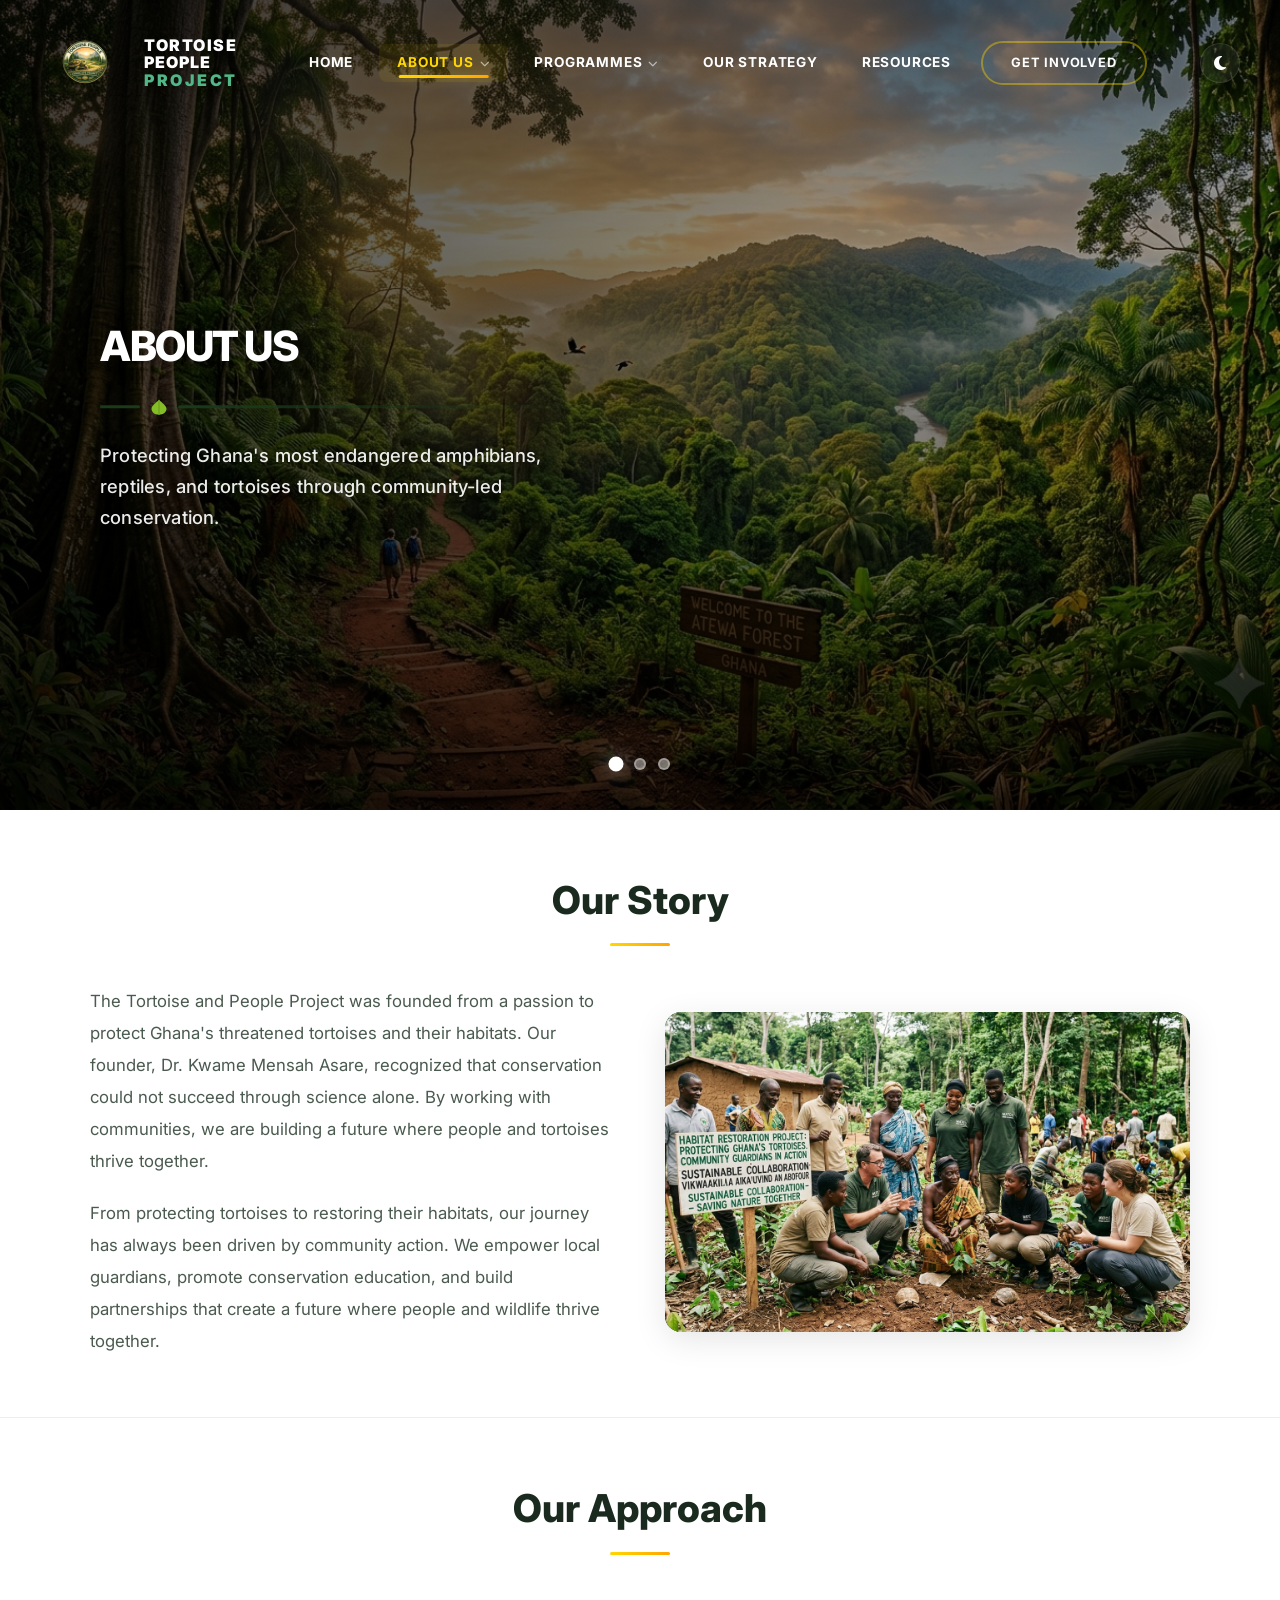
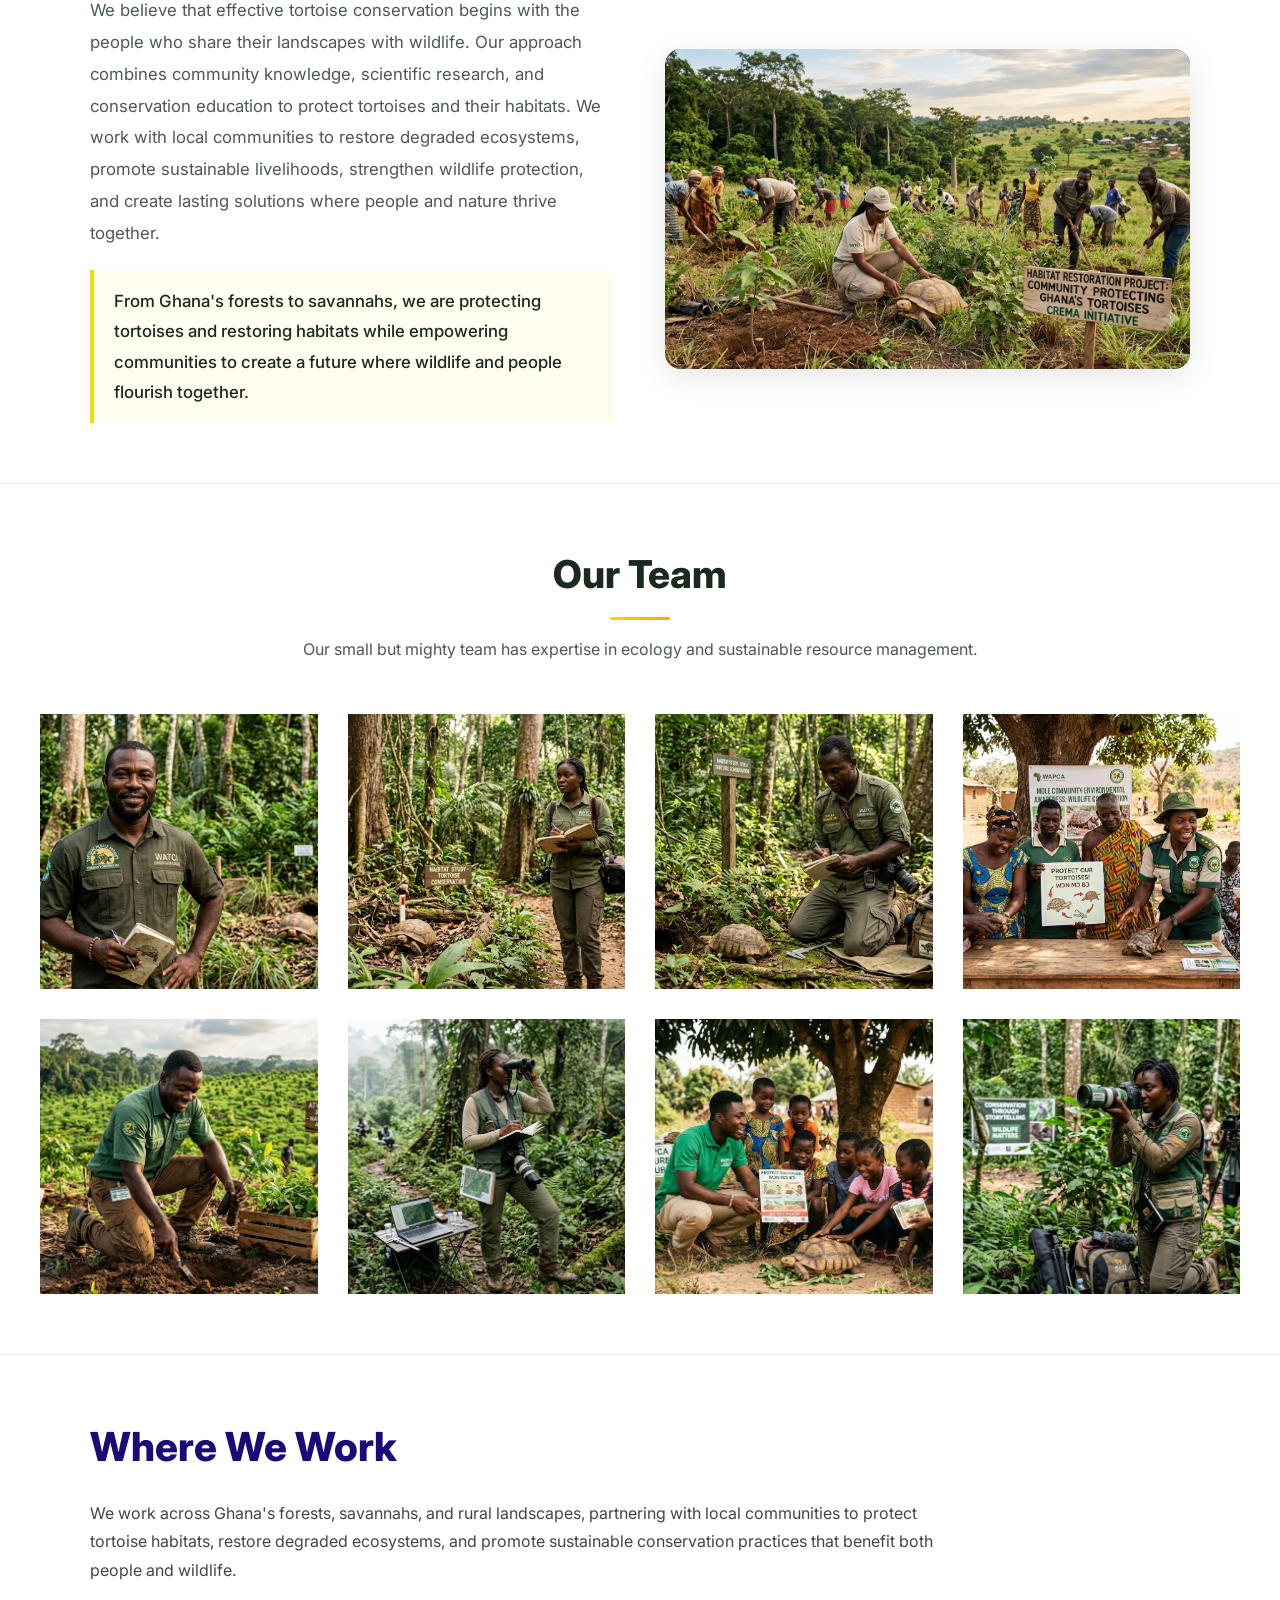
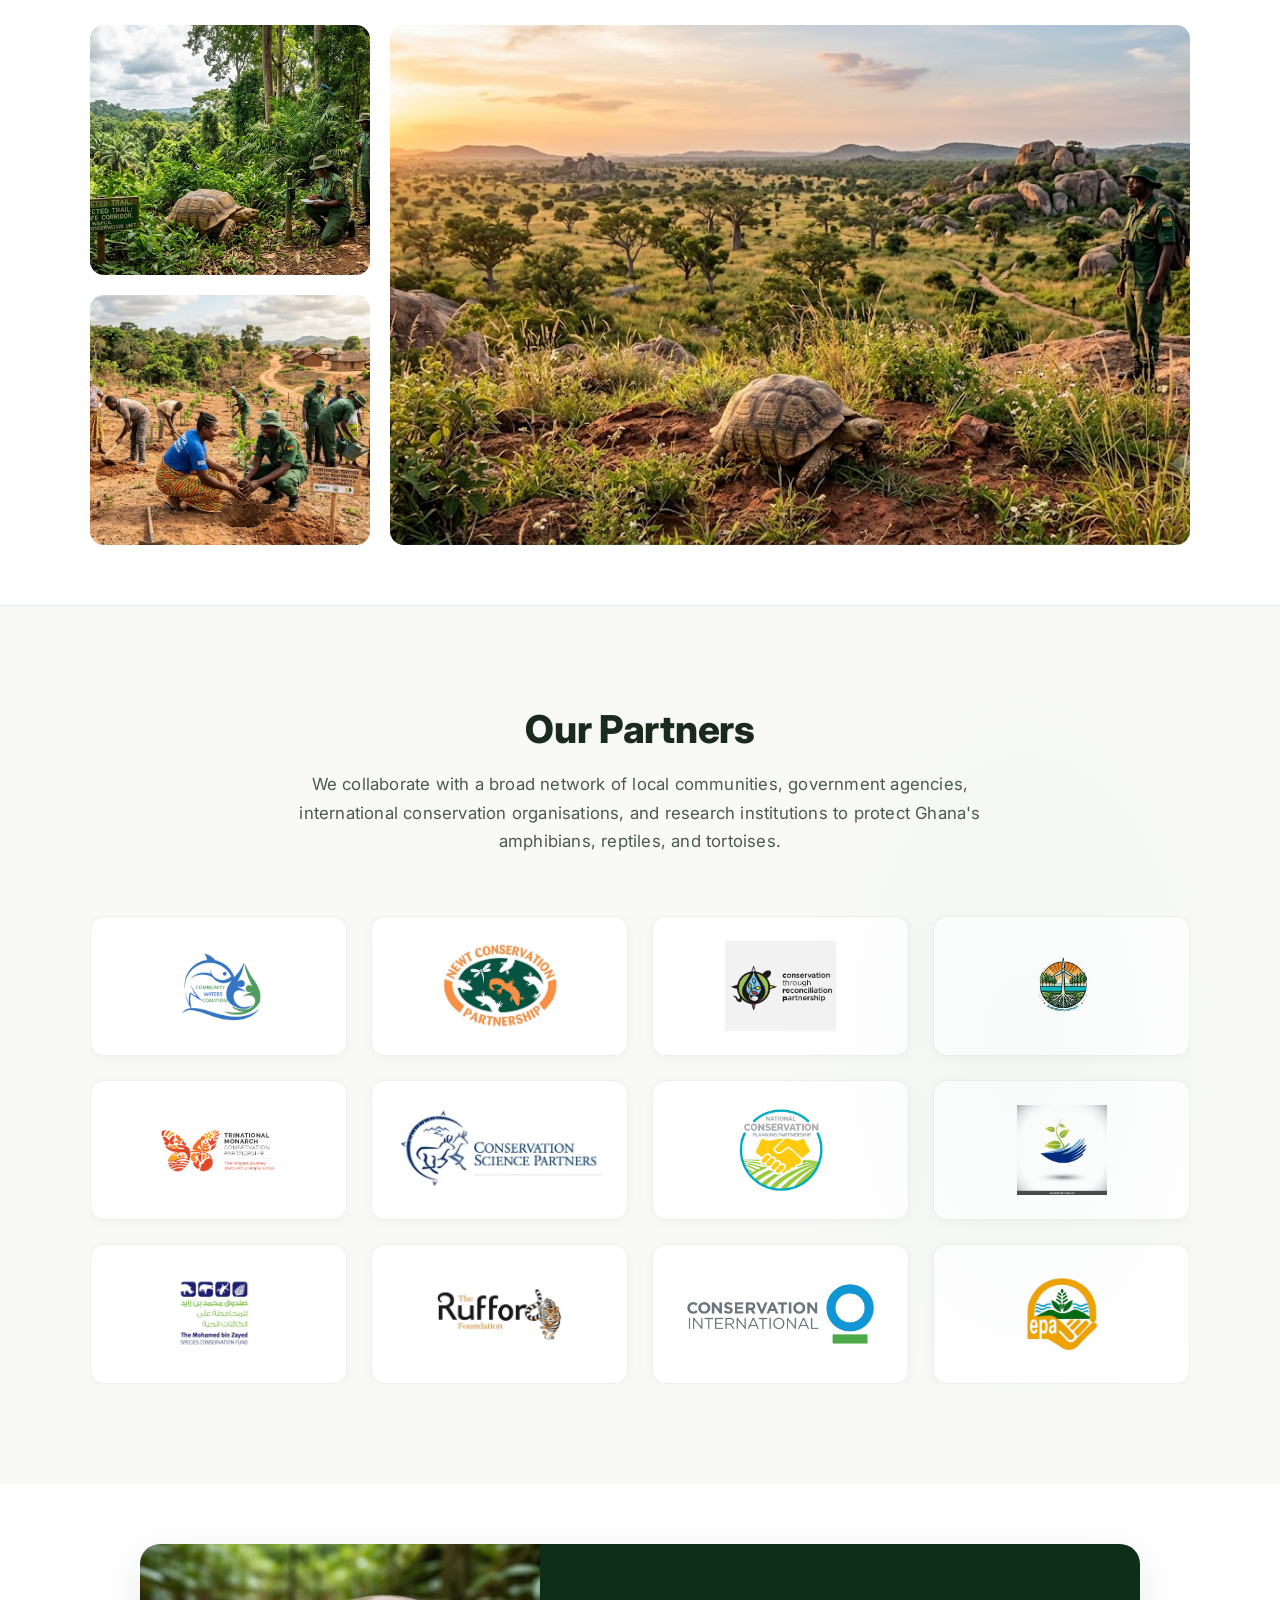
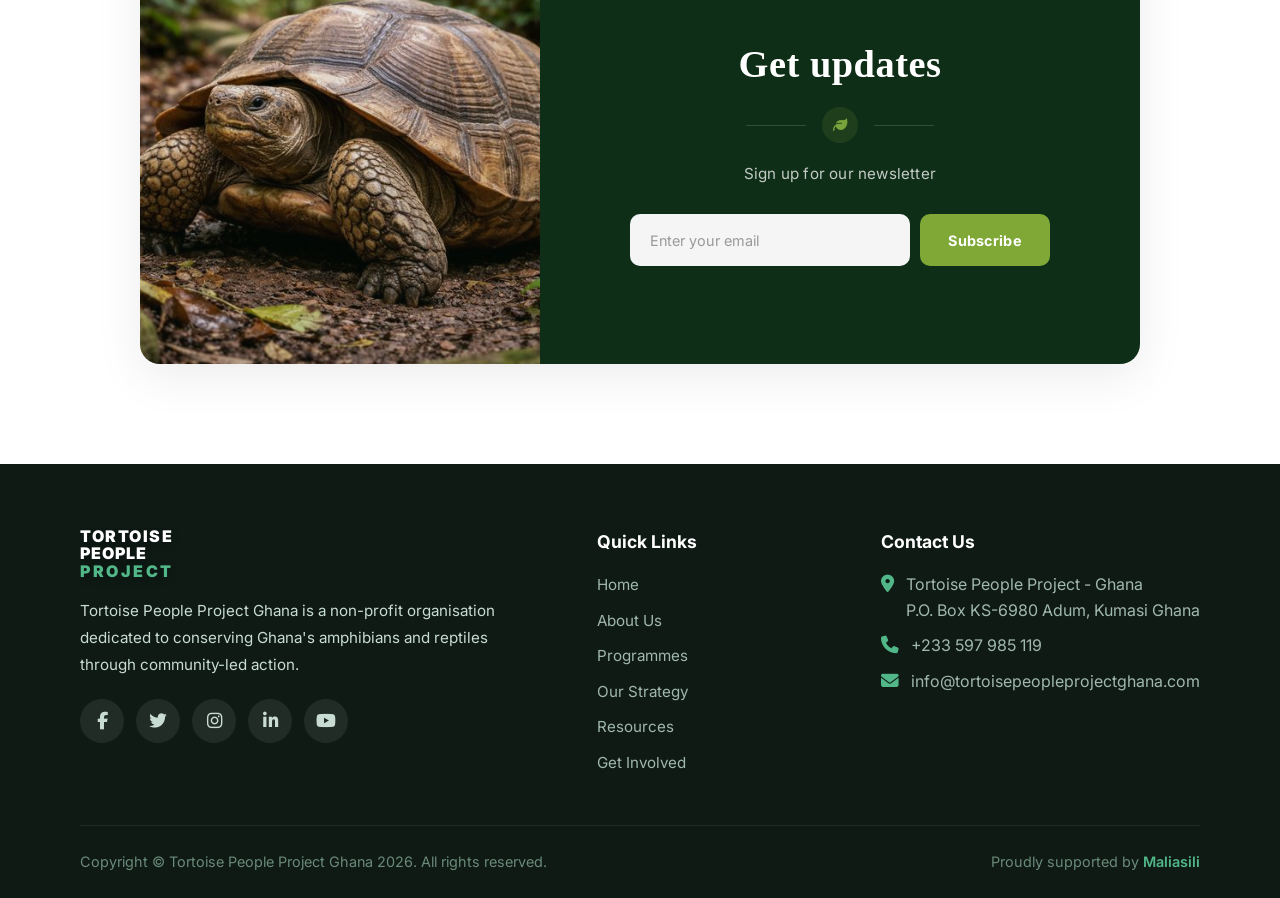
==== about.html @ 73de47dc "Add all frontend files including images" ====
<!DOCTYPE html>
<html lang="en">
<head>
    <meta charset="UTF-8" />
    <meta name="viewport" content="width=device-width, initial-scale=1.0" />
    <title>About Us – Tortoise People Project</title>
    <link rel="stylesheet" href="css/style.css" />
    <link rel="icon" href="data:,">
    <!-- Font Awesome for icons -->
    <link rel="stylesheet" href="https://cdnjs.cloudflare.com/ajax/libs/font-awesome/6.5.0/css/all.min.css" />
    <!-- Google Fonts -->
    <link href="https://fonts.googleapis.com/css2?family=Inter:wght@300;400;600;700;800;900&display=swap" rel="stylesheet" />
    <meta name="description" content="Tortoise People Project is a Ghana-based conservation NGO protecting endangered tortoise species through community-led action and habitat restoration.">
    <meta property="og:type" content="website">
    <meta property="og:title" content="Tortoise People Project">
    <meta property="og:description" content="Protecting Ghana’s tortoises and natural heritage.">
    <meta property="og:image" content="images/logo.png">
    <meta property="og:url" content="">
    <meta name="twitter:card" content="summary_large_image">
    <meta name="twitter:title" content="Tortoise People Project">
    <meta name="twitter:description" content="Protecting Ghana’s tortoises and natural heritage.">
    <meta name="twitter:image" content="images/logo.png">
    <link rel="canonical" href="">
</head>
<body>

    <!-- =========================== -->
<!-- NAVBAR                      -->
<!-- =========================== -->
<header class="header" id="mainHeader">
    <div class="container">
        <nav class="navbar">

            <!-- Logo -->
            <div class="logo">
                <a href="index.html">
                    <div class="logo-image-wrapper">
                        <img src="images/logo.png"
                             alt="Tortoise People Project Logo"
                             class="logo-img" />
                    </div>
                    <div class="logo-text">
                        <span>TORTOISE</span>
                        <span>PEOPLE</span>
                        <span>PROJECT</span>
                    </div>
                </a>
            </div>

            <!-- Navigation Links -->
            <ul class="nav-menu" id="navMenu">

                <li class="nav-item">
                    <a href="index.html#home" class="nav-link">
                        <span class="nav-text">Home</span>
                    </a>
                </li>

                <!-- About Us -->
                <li class="nav-item nav-dropdown">
                    <a href="about.html" class="nav-link active dropdown-toggle">
                        <span class="nav-text">About Us</span>
                        <i class="fas fa-chevron-down dropdown-arrow"></i>
                    </a>

                    <ul class="dropdown-menu">
                        <li><a href="#about-approach">Our Approach</a></li>
                        <li><a href="#about-team">Our Team</a></li>
                        <li><a href="#about-where">Where We Work</a></li>
                        <li><a href="#about-partners">Who We Work With</a></li>
                    </ul>
                </li>

                  <li class="nav-item nav-dropdown">
                        <a href="#programmes" class="nav-link dropdown-toggle">
                            <span class="nav-text">Programmes</span>
                            <i class="fas fa-chevron-down dropdown-arrow"></i>
                        </a>
                        <ul class="dropdown-menu">
                            <li><a href="Restoration_Protection.html">Habitat and Species Restoration</a></li>
                            <li><a href="Education_Awareness.html">Environmental Education and Awareness</a></li>
                            <li><a href="Community_Resources.html">Community Resource Governance</a></li>
                            <li><a href="Nature_Friendly.html">Nature-Friendly Livelihood</a></li>
                        </ul>

                    </li>

                <li class="nav-item">
                    <a href="strategy.html" class="nav-link">
                        <span class="nav-text">Our Strategy</span>
                    </a>
                </li>

                <li class="nav-item">
                    <a href="resources.html" class="nav-link">
                        <span class="nav-text">Resources</span>
                    </a>
                </li>

                <li class="nav-item">
                    <a href="get-involved.html" class="btn-nav-primary">
                        <span class="btn-text">GET INVOLVED</span>
                        <span class="btn-glow"></span>
                    </a>
                </li>

            </ul>

            <!-- Mobile Controls -->
            <div class="nav-controls">
                <button class="theme-toggle" id="themeToggle" aria-label="Toggle theme">
                    <i class="fas fa-moon"></i>
                </button>

                <div class="hamburger" id="hamburger">
                    <span></span>
                    <span></span>
                    <span></span>
                </div>
            </div>

        </nav>
    </div>
</header>
     <!-- =========================== -->
<!-- ABOUT US HERO CAROUSEL        -->
<!-- =========================== -->
<section class="premium-hero" id="premiumHero" data-page-id="about">
    
    <!-- Slide 1 -->
    <div class="premium-slide active">
        <div class="premium-bg">
            <img src="images/ab-banner1.png" alt="Ghana forest landscape" />
        </div>
        <!-- Gradient Overlay -->
        <div class="premium-overlay"></div>
        
        <div class="premium-container">
            <div class="premium-content">
                <!-- Title -->
                <h1 class="premium-title">
                    ABOUT US
                </h1>
                
                <!-- Asymmetrical Leaf Divider -->
                <div class="premium-divider">
                    <span class="premium-divider-left"></span>
                    <span class="premium-divider-icon">
                        <svg width="18" height="18" viewBox="0 0 24 24" fill="none" xmlns="http://www.w3.org/2000/svg">
                            <path d="M12 2C8 6 2 10 2 14C2 18 6 22 12 22C18 22 22 18 22 14C22 10 16 6 12 2Z" fill="#84BD26"/>
                            <path d="M12 2C12 6 12 10 12 22" stroke="#6A9E1E" stroke-width="1.5"/>
                        </svg>
                    </span>
                    <span class="premium-divider-right"></span>
                </div>
                
                <!-- Description -->
                <p class="premium-description">
                    Protecting Ghana's most endangered amphibians, reptiles, and tortoises through community-led conservation.
                </p>
                
                
            </div>
        </div>
    </div>

    <!-- Slide 2 -->
    <div class="premium-slide">
        <div class="premium-bg">
            <img src="images/ab-banner2.png" alt="Community conservation in action" />
        </div>
        <div class="premium-overlay"></div>
        
        <div class="premium-container">
            <div class="premium-content">
                <h1 class="premium-title">
                      Protecting Ghana's<br />tortoises and ecosystems
                </h1>
                
                <div class="premium-divider">
                    <span class="premium-divider-left"></span>
                    <span class="premium-divider-icon">
                        <svg width="18" height="18" viewBox="0 0 24 24" fill="none" xmlns="http://www.w3.org/2000/svg">
                            <path d="M12 2C8 6 2 10 2 14C2 18 6 22 12 22C18 22 22 18 22 14C22 10 16 6 12 2Z" fill="#84BD26"/>
                            <path d="M12 2C12 6 12 10 12 22" stroke="#6A9E1E" stroke-width="1.5"/>
                        </svg>
                    </span>
                    <span class="premium-divider-right"></span>
                </div>
                
                <p class="premium-description">
                   From Ghana's forests to savannahs, we protect vital habitats where tortoises and wildlife thrive.
                </p>
                
               
            </div>
        </div>
    </div>

    <!-- Slide 3 -->
    <div class="premium-slide">
        <div class="premium-bg">
            <img src="images/ab-banner3.png" alt="Tortoise in natural habitat" />
        </div>
        <div class="premium-overlay"></div>
        
        <div class="premium-container">
            <div class="premium-content">
                <h1 class="premium-title">
                    Communities<br />protecting wildlife
                </h1>
                
                <div class="premium-divider">
                    <span class="premium-divider-left"></span>
                    <span class="premium-divider-icon">
                        <svg width="18" height="18" viewBox="0 0 24 24" fill="none" xmlns="http://www.w3.org/2000/svg">
                            <path d="M12 2C8 6 2 10 2 14C2 18 6 22 12 22C18 22 22 18 22 14C22 10 16 6 12 2Z" fill="#84BD26"/>
                            <path d="M12 2C12 6 12 10 12 22" stroke="#6A9E1E" stroke-width="1.5"/>
                        </svg>
                    </span>
                    <span class="premium-divider-right"></span>
                </div>
                
                <p class="premium-description">
                    Supporting local communities to become guardians of nature.
                </p>
                
               
            </div>
        </div>
    </div>

    <!-- Pagination Dots -->
    <div class="premium-pagination">
        <button class="premium-dot active" data-index="0" aria-label="Slide 1"></button>
        <button class="premium-dot" data-index="1" aria-label="Slide 2"></button>
        <button class="premium-dot" data-index="2" aria-label="Slide 3"></button>
    </div>

</section>

         <!-- =========================== -->
    <!-- OUR STORY                   -->
    <!-- =========================== -->
    <section class="about-section" id="about-story">
        <div class="container">
            <div class="about-section-header">
                <h2>Our Story</h2>
                <div class="section-divider"></div>
            </div>
            <div class="story-wrapper">
                <div class="story-text">
                    <p>
                       The Tortoise and People Project was founded from a passion to protect Ghana's threatened tortoises and their habitats. Our founder, Dr. Kwame Mensah Asare, recognized that conservation could not succeed through science alone. By working with communities, we are building a future where people and tortoises thrive together.
                    </p>
                    <p>
                        From protecting tortoises to restoring their habitats, our journey has always been driven by community action. We empower local guardians, promote conservation education, and build partnerships that create a future where people and wildlife thrive together.
                    </p>
                </div>
                <div class="story-image">
                    <img src="images/story image.png" alt="" />
                    <div class="story-image-placeholder">
                        <span>🌿</span>
                        <p>Our Journey in Conservation</p>
                    </div>
                </div>
            </div>
        </div>
    </section>

          <!-- =========================== -->
    <!-- OUR APPROACH                -->
    <!-- =========================== -->
    <section class="about-section" id="about-approach">
        <div class="container">
            <div class="about-section-header">
                <h2>Our Approach</h2>
                <div class="section-divider"></div>
            </div>
            <div class="approach-wrapper">
                <div class="approach-text">
                    <p>
                        We believe that effective tortoise conservation begins with the people who share their landscapes with wildlife. Our approach combines community knowledge, scientific research, and conservation education to protect tortoises and their habitats. We work with local communities to restore degraded ecosystems, promote sustainable livelihoods, strengthen wildlife protection, and create lasting solutions where people and nature thrive together.
                    </p>
                    <p class="approach-highlight">
                       From Ghana's forests to savannahs, we are protecting tortoises and restoring habitats while empowering communities to create a future where wildlife and people flourish together.
                    </p>
                </div>
                <div class="approach-image">
                    <img src="images/our approach image.png" alt="" />
                    
                </div>
            </div>
        </div>
    </section>
   

        <!-- =========================== -->
    <!-- OUR TEAM                    -->
    <!-- =========================== -->
    <section class="about-section" id="about-team">
        <div class="container">
            <div class="about-section-header">
                <h2>Our Team</h2>
                <div class="section-divider"></div>
                <p>
                    Our small but mighty team has expertise in ecology and sustainable resource management.
                </p>
            </div>
            <div class="team-grid">
                <div class="team-card featured">
                <div class="team-image">
                <img src="images/team1.png" alt="Dr. Kwame Mensah Asare">
                <div class="team-overlay">
                <span class="team-name">Dr. Kwame Mensah Asare</span>
                <span class="team-role">Founder & Executive Director</span>
               </div>
               </div>
               </div>

                <!-- Team Member 2 -->
                <div class="team-card featured">
                    <div class="team-image">
                        <img src="images/team2.png" alt="" />
                        <div class="team-overlay">
                            <span class="team-name">Ama Serwaa Boateng</span>
                            <span class="team-role">Conservation Programs Manager</span>
                        </div>
                    </div>
                </div>

                <!-- Team Member 3 -->
                <div class="team-card featured">
                    <div class="team-image">
                        <img src="images/team3.png" alt="" />
                        <div class="team-overlay">
                            <span class="team-name">Dr. Kofi Agyeman</span>
                            <span class="team-role">Tortoise Research Scientist</span>
                        </div>
                    </div>
                </div>

                <!-- Team Member 4 -->
                <div class="team-card featured">
                    <div class="team-image">
                        <img src="images/team4.png" alt="" />
                        <div class="team-overlay">
                            <span class="team-name">Abena Owusu</span>
                            <span class="team-role">Community Conservation Lead</span>
                        </div>
                    </div>
                </div>

                <!-- Team Member 5 -->
                <div class="team-card featured">
                    <div class="team-image">
                        <img src="images/team5.png" alt="" />
                        <div class="team-overlay">
                            <span class="team-name">Yaw Boateng</span>
                            <span class="team-role">Habitat Restoration Coordinator</span>
                        </div>
                    </div>
                </div>

                <!-- Team Member 6 -->
                <div class="team-card featured">
                    <div class="team-image">
                        <img src="images/team6.png" alt="" />
                        <div class="team-overlay">
                            <span class="team-name">Dr. Esi Mensima</span>
                            <span class="team-role">Wildlife Ecologist</span>
                        </div>
                    </div>
                </div>
                <!-- Team Member 7 -->
                <div class="team-card featured">
                    <div class="team-image">
                        <img src="images/team7.png" alt="" />
                        <div class="team-overlay">
                            <span class="team-name">Kojo Nyarko</span>
                            <span class="team-role">Conservation Education Officer</span>
                        </div>
                    </div>
                </div>
                <!-- Team Member 8 -->
                <div class="team-card featured">
                    <div class="team-image">
                        <img src="images/team8.png" alt="Dr. Yaw Asare" />
                        <div class="team-overlay">
                            <span class="team-name">Adwoa Frimpong</span>
                            <span class="team-role">Communications & Outreach Manager</span>
                        </div>
                    </div>
                </div>
            </div>
        </div>
    </section>

   <!-- =========================== -->
<!-- WHERE WE WORK               -->
<!-- =========================== -->
<section class="about-section www-section" id="about-where">
    <div class="container">

        <div class="where-work-wrapper">

            <!-- Content -->
            <div class="where-work-content">
                <h2>Where We Work</h2>

                <p>
                   We work across Ghana's forests, savannahs, and rural landscapes, partnering with local communities to protect tortoise habitats, restore degraded ecosystems, and promote sustainable conservation practices that benefit both people and wildlife.
                </p>
            </div>

            <!-- Images Section -->
            <div class="where-work-gallery">

                <!-- Left Column -->
                <div class="where-work-small-images">
                    <img src="images/where1.png" alt="">
                    <img src="images/where2.png" alt="">
                </div>

                <!-- Right Large Image -->
                <div class="where-work-map">
                    <img src="images/where3.png" alt="">
                </div>

            </div>

        </div>

    </div>
</section>

 
   <!-- =========================== -->
<!-- OUR PARTNERS SECTION         -->
<!-- =========================== -->
<section class="partners-section" id="partners">
    <div class="container">
        
        <!-- Title Section -->
        <div class="partners-header">
            <h2 class="partners-title">Our Partners</h2>
            <p class="partners-subtitle">
                We collaborate with a broad network of local communities, government agencies, international conservation organisations, and research institutions to protect Ghana's amphibians, reptiles, and tortoises.
            </p>
        </div>

        <!-- Partners Grid -->
        <div class="partners-grid">
            
            <!-- Partner 1 -->
            <div class="partner-logo-wrapper">
                <img src="images/partner1.png" alt="Forestry Commission Ghana" class="partner-logo" />
            </div>

            <!-- Partner 2 -->
            <div class="partner-logo-wrapper">
                <img src="images/partner2.png" alt="IUCN" class="partner-logo" />
            </div>

            <!-- Partner 3 -->
            <div class="partner-logo-wrapper">
                <img src="images/partner3.png" alt="Rainforest Trust" class="partner-logo" />
            </div>

            <!-- Partner 4 -->
            <div class="partner-logo-wrapper">
                <img src="images/partner4.png" alt="Amphibian Survival Alliance" class="partner-logo" />
            </div>

            <!-- Partner 5 -->
            <div class="partner-logo-wrapper">
                <img src="images/partner5.png" alt="Global Wildlife Conservation" class="partner-logo" />
            </div>

            <!-- Partner 6 -->
            <div class="partner-logo-wrapper">
                <img src="images/partner6.png" alt="University of Ghana" class="partner-logo" />
            </div>

            <!-- Partner 7 -->
            <div class="partner-logo-wrapper">
                <img src="images/partner7.png" alt="Maliasili" class="partner-logo" />
            </div>

            <!-- Partner 8 -->
            <div class="partner-logo-wrapper">
                <img src="images/partner8.png" alt="Synchronicity Earth" class="partner-logo" />
            </div>

            <!-- Partner 9 -->
            <div class="partner-logo-wrapper">
                <img src="images/partner9.png" alt="Mohamed bin Zayed Species Conservation Fund" class="partner-logo" />
            </div>

            <!-- Partner 10 -->
            <div class="partner-logo-wrapper">
                <img src="images/partner10.png" alt="Rufford Foundation" class="partner-logo" />
            </div>

            <!-- Partner 11 -->
            <div class="partner-logo-wrapper">
                <img src="images/partner11.png" alt="Conservation International" class="partner-logo" />
            </div>

            <!-- Partner 12 -->
            <div class="partner-logo-wrapper">
                <img src="images/partner12.png" alt="EPA Ghana" class="partner-logo" />
            </div>

        </div>

    </div>
</section>

       <!-- =========================== -->
<!-- NEWSLETTER SECTION           -->
<!-- =========================== -->
<section class="newsletter-section" id="newsletter">
    <div class="container">
        
        <!-- Newsletter Container -->
        <div class="newsletter-container">
            
            <!-- Left Panel - Image -->
            <div class="newsletter-image-panel">
                <img src="images/newsletter-tortoise.png" alt="Tortoise in natural forest habitat" />
            </div>

            <!-- Right Panel - Form -->
            <div class="newsletter-form-panel">
                <div class="newsletter-form-content">
                    
                    <!-- Title -->
                    <h2 class="newsletter-title">Get updates</h2>
                    
                    <!-- Styled Divider with Leaf Icon -->
                    <div class="newsletter-divider">
                        <span class="newsletter-divider-line"></span>
                        <span class="newsletter-divider-icon">
                            <i class="fas fa-leaf"></i>
                        </span>
                        <span class="newsletter-divider-line"></span>
                    </div>
                    
                    <!-- Subtitle -->
                    <p class="newsletter-subtitle">Sign up for our newsletter</p>
                    
                    <!-- Subscription Form -->
                    <form class="newsletter-form" id="newsletterForm">
                        <div class="newsletter-input-group">
                            <input 
                                type="email" 
                                class="newsletter-input" 
                                placeholder="Enter your email" 
                                required 
                                id="newsletterEmail"
                            />
                            <button type="submit" class="newsletter-btn">
                                Subscribe
                            </button>
                        </div>
                    </form>
                    
                    <!-- Success Message (Hidden by default) -->
                    <div class="newsletter-success" id="newsletterSuccess">
                        <span class="newsletter-success-icon">
                            <i class="fas fa-check-circle"></i>
                        </span>
                        <p class="newsletter-success-text">Thank you! You've been added to our newsletter.</p>
                    </div>
                    
                    <!-- Error Message (Hidden by default) -->
                    <div class="newsletter-error" id="newsletterError">
                        <span class="newsletter-error-icon">
                            <i class="fas fa-exclamation-circle"></i>
                        </span>
                        <p class="newsletter-error-text">Please enter a valid email address.</p>
                    </div>

                </div>
            </div>

        </div>

    </div>
</section>

    <!-- =========================== -->
    <!-- FOOTER                      -->
    <!-- =========================== -->
    <footer class="footer">
        <div class="container">
            <div class="footer-grid">
                <div class="footer-col">
                    <div class="footer-logo">
                        
                        <div class="logo-text">
                            <span>TORTOISE</span>
                            <span>PEOPLE</span>
                            <span>PROJECT</span>
                        </div>
                    </div>
                    <p>
                        Tortoise People Project Ghana is a non-profit organisation dedicated to
                        conserving Ghana's amphibians and reptiles through community-led action.
                    </p>
                    <div class="footer-social">
                        <a href="#"><i class="fab fa-facebook-f"></i></a>
                        <a href="#"><i class="fab fa-twitter"></i></a>
                        <a href="#"><i class="fab fa-instagram"></i></a>
                        <a href="#"><i class="fab fa-linkedin-in"></i></a>
                        <a href="#"><i class="fab fa-youtube"></i></a>
                    </div>
                </div>
                <div class="footer-col">
                    <h4>Quick Links</h4>
                    <ul>
                        <li><a href="index.html">Home</a></li>
                        <li><a href="about.html">About Us</a></li>
                        <li><a href="#">Programmes</a></li>
                        <li><a href="strategy.html">Our Strategy</a></li>
                        <li><a href="resources.html">Resources</a></li>
                        <li><a href="get-involved.html">Get Involved</a></li>
                    </ul>
                </div>
                <div class="footer-col">
                    <h4>Contact Us</h4>
                    <ul class="contact-info">
                        <li>
                            <i class="fas fa-map-marker-alt"></i>
                            Tortoise People Project - Ghana <br />
                            P.O. Box KS-6980 Adum, Kumasi Ghana
                        </li>
                        <li>
                            <i class="fas fa-phone"></i>
                            +233 597 985 119
                        </li>
                        <li>
                            <i class="fas fa-envelope"></i>
                            info@tortoisepeopleprojectghana.com
                        </li>
                    </ul>
                </div>
            </div>
            <div class="footer-bottom">
                <p>
                    Copyright &copy; Tortoise People Project Ghana 2026. All rights reserved.
                </p>
                <p class="footer-credit">
                    Proudly supported by <span>Maliasili</span>
                </p>
            </div>
        </div>
    </footer>

    <!-- Scroll Button -->
    <div class="scroll-indicator" id="scrollIndicator">
        <div class="scroll-ring">
            <svg class="scroll-ring-svg" viewBox="0 0 100 100">
                <circle class="scroll-ring-bg" cx="50" cy="50" r="42" />
                <circle class="scroll-ring-progress" cx="50" cy="50" r="42" />
            </svg>
            <div class="scroll-icon">
                <i class="fas fa-chevron-down"></i>
            </div>
        </div>
        <span class="scroll-label" id="scrollLabel">Scroll</span>
    </div>

    <!-- JavaScript -->
    <script src="js/main.js"></script>
    <script src="js/public-common.js"></script>
    <script src="js/public-sections.js"></script>
    <script src="js/hero-about.js"></script>
    <script src="js/public-seo.js"></script>
</body>
</html>
---- css/style.css ----
/* =========================== */
/* CSS VARIABLES (Add at top) */
/* =========================== */
:root {
 --bg-primary: #ffffff;
 --bg-secondary: #F8FBF3;
 --bg-tertiary: #F7FAF4;
 --text-primary: #000000;  /* Changed from #ffffffff */
 --text-secondary: #000000; /* Changed from #ffffffff */
 --text-body: #000000;     /* Changed from #ffffffff */
 --card-bg: #ffffff;
 --card-border: #ECECEC;
 --shadow-color: rgba(0, 0, 0, 0.06);
 --section-bg: #F9FCF4;
}
/* =========================== */
/* DARK THEME OVERRIDES         */
/* =========================== */
body.dark-theme {
  --bg-primary: #1a1a2e;
  --bg-secondary: #16213e;
  --bg-tertiary: #0f3460;
  --text-primary: #120505;
  --text-secondary: #120505;
  --text-body: #120505;
  --card-bg: #222244;
  --card-border: #333355;
  --shadow-color: rgba(0, 0, 0, 0.3);
  --section-bg: #1a1a2e;

  background-color: #1a1a2e;
  color: #e0e0e0;
}

/* ---------- Sections ---------- */
body.dark-theme .what-we-do-section,
body.dark-theme .home-intro,
body.dark-theme .approach-section,
body.dark-theme .key-areas-section,
body.dark-theme .education-section,
body.dark-theme .education-impact,
body.dark-theme .resources-intro,
body.dark-theme .education-impact-highlight,
body.dark-theme .publications-section,
body.dark-theme .get-involved,
body.dark-theme .nfl-section,
body.dark-theme .crg-section,
body.dark-theme .partners-section,
body.dark-theme .newsletter-section,
body.dark-theme .strategy-intro,
body.dark-theme .about-intro,
body.dark-theme .asymmetric-text,
body.dark-theme .tortoise-impact,
body.dark-theme .about-section,
body.dark-theme .footer,
body.dark-theme .what-we-do-card,
body.dark-theme .li-story-container {
  background: #1f1f39;
}

/* ---------- Cards ---------- */
body.dark-theme .wwd-card,
body.dark-theme .key-areas-card,
body.dark-theme .approach-card,
body.dark-theme .publication-card,
body.dark-theme .gi-card,
body.dark-theme .nfl-card,
body.dark-theme .crg-card,
body.dark-theme .li-stats-card,
body.dark-theme .li-story-card,
body.dark-theme .partner-logo-wrapper,
body.dark-theme .what-we-do-cards-1,
body.dark-theme .newsletter-container {
  background: #1f1f39;
  border-color: #1f1f39;
}

/* ---------- Headings ---------- */
body.dark-theme h1,
body.dark-theme h2,
body.dark-theme h3,
body.dark-theme h4 {
  color: #ffffff;
}

/* ---------- Paragraphs & text ---------- */
body.dark-theme p,
body.dark-theme .publication-card-title,
body.dark-theme .publication-meta-item {
  color: #ffffff;
}
/* =========================== */
/* HEADER - LIGHT THEME (Default) */
/* =========================== */

.header {
    position: fixed;
    top: 0;
    left: 0;
    width: 100%;
    z-index: 1000;
    background: transparent;
    transition: all 0.3s ease;
}

.header.scrolled {
    background: rgba(255, 255, 255, 0.95);
    box-shadow: 0 4px 20px rgba(0, 0, 0, 0.08);
    backdrop-filter: blur(10px);
}

/* Nav links - light theme */
.header .nav-link {
    color: #ffffff;
    transition: color 0.3s ease;
}

.header.scrolled .nav-link {
    color: #ffffff;
}

.header.scrolled .nav-link:hover,
.header.scrolled .nav-link.active {
    color: #FFD700;
}

/* Logo text - light theme */
.header .logo-text span {
    color: #ffffff;
    transition: color 0.3s ease;
}

.header.scrolled .logo-text span {
    color: #ffffff;
}

/* Hamburger lines - light theme */
.header .hamburger span {
    background: #ffffff;
    transition: background 0.3s ease;
}

.header.scrolled .hamburger span {
    background: #1a2a1f;
}

/* =========================== */
/* HEADER - DARK THEME          */
/* =========================== */

body.dark-theme .header {
    background: transparent;
}

body.dark-theme .header.scrolled {
    background: rgba(26, 26, 46, 0.95);
    box-shadow: 0 4px 20px rgba(0, 0, 0, 0.3);
    backdrop-filter: blur(10px);
}

/* Nav links - dark theme */
body.dark-theme .header .nav-link {
    color: #ffffff;
}

body.dark-theme .header.scrolled .nav-link {
    color: #e0e0e0;
}

body.dark-theme .header.scrolled .nav-link:hover,
body.dark-theme .header.scrolled .nav-link.active {
    color: #FFD700;
}

/* Logo text - dark theme */
body.dark-theme .header .logo-text span {
    color: #ffffff;
}

body.dark-theme .header.scrolled .logo-text span {
    color: #e0e0e0;
}

/* Hamburger lines - dark theme */
body.dark-theme .header .hamburger span {
    background: #ffffff;
}

body.dark-theme .header.scrolled .hamburger span {
    background: #e0e0e0;
}

/* Dropdown menu - dark theme */
body.dark-theme .dropdown-menu {
    background: rgba(26, 26, 46, 0.98);
    border-color: rgba(255, 215, 0, 0.1);
}

body.dark-theme .dropdown-menu li a {
    color: rgba(224, 224, 224, 0.85);
}

body.dark-theme .dropdown-menu li a:hover {
    color: #FFD700;
    background: rgba(255, 215, 0, 0.08);
}

/* Theme toggle button */
body.dark-theme .theme-toggle {
    color: #ffffff;
}

body.dark-theme .header.scrolled .theme-toggle {
    color: #e0e0e0;
}

/* =========================== */
/* IMPACT METRICS – DARK MODE  */
/* (keeps text dark on the white card) */
/* =========================== */
body.dark-theme .impact-title {
  color: #f3f1f8;              /* dark purple, same as light mode */
}
body.dark-theme .impact-item-number {
  color: #1D1061;              /* number stays dark purple */
}
body.dark-theme .impact-item-plus {
  color: #E69F00;              /* units (Ha, %, +) stay gold */
}
body.dark-theme .impact-item-desc {
  color: #4a3b6e;              /* slightly lighter purple for readability */
}
/* =========================== */
/* 1. RESET & BASE STYLES */
/* =========================== */
* {
 margin: 0;
 padding: 0;
 box-sizing: border-box;
}
html {
 scroll-behavior: smooth;
}
body {
 font-family: 'Inter', -apple-system, BlinkMacSystemFont, sans-serif;
 color: #1a2a1f;
 line-height: 1.6;
 background: #ffffff;
 overflow-x: hidden;
}
a {
 text-decoration: none;
 color: inherit;
}
ul {
 list-style: none;
}
img {
 max-width: 100%;
 display: block;
}
.container {
 max-width: 1200px;
 margin: 0 auto;
 padding: 0 20px;
}
.section-header {
 text-align: center;
 max-width: 700px;
 margin: 0 auto 48px;
}
.section-header h2 {
 font-size: 2.4rem;
 font-weight: 800;
 color: #1a2a1f;
 margin-bottom: 12px;
 letter-spacing: -0.5px;
}
.section-header p {
 font-size: 1.1rem;
 color: #4a5a4f;
 line-height: 1.7;
}
/* =========================== */
/* 2. BUTTONS */
/* =========================== */
.btn-primary {
 display: inline-block;
 background: #2d6a4f;
 color: #ffffff;
 padding: 14px 32px;
 border-radius: 50px;
 font-weight: 600;
 font-size: 1rem;
 transition: all 0.3s ease;
 border: none;
 cursor: pointer;
}
.btn-primary:hover {
 background: #1b4332;
 transform: translateY(-2px);
 box-shadow: 0 8px 24px rgba(45, 106, 79, 0.3);
}
.btn-secondary {
 display: inline-block;
 background: transparent;
 color: #2d6a4f;
 padding: 14px 32px;
 border-radius: 50px;
 font-weight: 600;
 font-size: 1rem;
 border: 2px solid #2d6a4f;
 transition: all 0.3s ease;
}
.btn-secondary:hover {
 background: #2d6a4f;
 color: #ffffff;
 transform: translateY(-2px);
}
/* =========================== */
/* MODERN NAVBAR */
/* =========================== */
.header {
 position: fixed;
 top: 0;
 left: 0;
 width: 100%;
 z-index: 1000;
 padding: 18px 0;
 transition: all 0.5s cubic-bezier(0.25, 0.46, 0.45, 0.94);
 background: transparent;
}
/* Scrolled State */
.header.scrolled {
 background: rgba(26, 42, 31, 0.92);
 backdrop-filter: blur(20px) saturate(180%);
 -webkit-backdrop-filter: blur(20px) saturate(180%);
 padding: 10px 0;
 box-shadow: 0 4px 30px rgba(0, 0, 0, 0.3);
 border-bottom: 1px solid rgba(255, 215, 0, 0.08);
}
/* =========================== */
/* NAVBAR LAYOUT */
/* =========================== */
.navbar {
 display: flex;
 justify-content: space-between;
 align-items: center;
 position: relative;
}
/* =========================== */
/* LOGO */
/* =========================== */
.logo a {
 display: flex;
 align-items: center;
 gap: 14px;
 text-decoration: none;
 position: relative;
}
.logo-icon-wrapper {
 position: relative;
 display: flex;
 align-items: center;
 justify-content: center;
}
.logo-icon {
 font-size: 2.6rem;
 line-height: 1;
 transition: transform 0.6s cubic-bezier(0.34, 1.56, 0.64, 1);
 display: block;
}
.logo a:hover .logo-icon {
 transform: rotate(-10deg) scale(1.1);
}
.logo-pulse {
 position: absolute;
 inset: -4px;
 border-radius: 50%;
 border: 2px solid rgba(255, 215, 0, 0.2);
 animation: logoPulse 2s ease-in-out infinite;
 pointer-events: none;
}
@keyframes logoPulse {
 0% {
 transform: scale(0.8);
 opacity: 0.5;
 }
 50% {
 transform: scale(1.2);
 opacity: 0;
 }
 100% {
 transform: scale(0.8);
 opacity: 0;
 }
}
.logo-text {
 display: flex;
 flex-direction: column;
 line-height: 1.1;
}
.logo-text span {
 font-size: 1rem;
 font-weight: 900;
 color: #ffffff;
 letter-spacing: 1.5px;
 text-shadow: 0 2px 8px rgba(0, 0, 0, 0.3);
 transition: color 0.3s ease;
}
.logo-text span:nth-child(2) {
 letter-spacing: 1px;
}
.logo-text span:nth-child(3) {
 letter-spacing: 2.5px;
}
.logo a:hover .logo-text span {
 color: #FFD700;
}
/* =========================== */
/* NAVBAR */
/* =========================== */
.header {
 position: fixed;
 top: 0;
 left: 0;
 width: 100%;
 z-index: 1000;
 padding: 18px 0;
 transition: all 0.4s cubic-bezier(0.25, 0.46, 0.45, 0.94);
 background: transparent;
}
/* Scrolled State */
.header.scrolled {
 background: rgba(26, 42, 31, 0.92);
 backdrop-filter: blur(20px) saturate(180%);
 -webkit-backdrop-filter: blur(20px) saturate(180%);
 padding: 10px 0;
 box-shadow: 0 4px 30px rgba(0, 0, 0, 0.3);
 border-bottom: 1px solid rgba(255, 215, 0, 0.08);
}
/* =========================== */
/* NAVBAR LAYOUT */
/* =========================== */
.navbar {
 display: flex;
 justify-content: space-between;
 align-items: center;
 position: relative;
}
/* =========================== */
/* LOGO */
/* =========================== */
.logo a {
 display: flex;
 align-items: center;
 gap: 12px;
 text-decoration: none;
}
.logo-icon {
 font-size: 2.4rem;
 line-height: 1;
 transition: transform 0.4s ease;
}
.logo a:hover .logo-icon {
 transform: rotate(-10deg) scale(1.1);
}
.logo-text {
 display: flex;
 flex-direction: column;
 line-height: 1.1;
}
.logo-text span {
 font-size: 0.95rem;
 font-weight: 900;
 color: #ffffff;
 letter-spacing: 1.5px;
 text-shadow: 0 2px 8px rgba(0, 0, 0, 0.3);
 transition: color 0.3s ease;
}
.logo-text span:nth-child(2) {
 letter-spacing: 1px;
}
.logo-text span:nth-child(3) {
 letter-spacing: 2.5px;
 color: #52b788;
}
.logo a:hover .logo-text span {
 color: #FFD700;
}
.logo a:hover .logo-text span:nth-child(3) {
 color: #FFD700;
}
/* =========================== */
/* NAVBAR */
/* =========================== */
.header {
 position: fixed;
 top: 0;
 left: 0;
 width: 100%;
 z-index: 1000;
 padding: 18px 0;
 transition: all 0.4s cubic-bezier(0.25, 0.46, 0.45, 0.94);
 background: transparent;
}
/* Scrolled State */
.header.scrolled {
 background: rgba(26, 42, 31, 0.92);
 backdrop-filter: blur(20px) saturate(180%);
 -webkit-backdrop-filter: blur(20px) saturate(180%);
 padding: 10px 0;
 box-shadow: 0 4px 30px rgba(0, 0, 0, 0.3);
 border-bottom: 1px solid rgba(255, 215, 0, 0.08);
}
/* =========================== */
/* NAVBAR LAYOUT */
/* =========================== */
.navbar {
 display: flex;
 justify-content: space-between;
 align-items: center;
 position: relative;
}
/* =========================== */
/* LOGO WITH IMAGE */
/* =========================== */
.logo a {
 display: flex;
 align-items: center;
 gap: 14px;
 text-decoration: none;
}
.logo-image-wrapper {
 display: flex;
 align-items: center;
 justify-content: center;
 flex-shrink: 0;
}
.logo-img {
 height: 90px;
 width: auto;
 max-width: 90px;
 object-fit: contain;
 display: block;
 transition: transform 0.4s ease;
}
.logo a:hover .logo-img {
 transform: scale(1.05) rotate(-2deg);
}
/* Fallback: If logo image is missing, show placeholder */
.logo-img:not([src]), 
.logo-img[src=""],
.logo-img[src="#"] {
 display: none;
}
.logo-img:not([src]) + .logo-icon-fallback,
.logo-img[src=""] + .logo-icon-fallback,
.logo-img[src="#"] + .logo-icon-fallback {
 display: flex;
}
.logo-icon-fallback {
 display: none;
 font-size: 2.4rem;
 line-height: 1;
 transition: transform 0.4s ease;
}
.logo a:hover .logo-icon-fallback {
 transform: rotate(-10deg) scale(1.1);
}
.logo-text {
 display: flex;
 flex-direction: column;
 line-height: 1.1;
}
.logo-text span {
 font-size: 0.95rem;
 font-weight: 900;
 color: #ffffff;
 letter-spacing: 1.5px;
 text-shadow: 0 2px 8px rgba(0, 0, 0, 0.3);
 transition: color 0.3s ease;
}
.logo-text span:nth-child(2) {
 letter-spacing: 1px;
}
.logo-text span:nth-child(3) {
 letter-spacing: 2.5px;
 color: #52b788;
}
.logo a:hover .logo-text span {
 color: #FFD700;
}
.logo a:hover .logo-text span:nth-child(3) {
 color: #FFD700;
}
/* =========================== */
/* NAVIGATION MENU */
/* =========================== */
.nav-menu {
 display: flex;
 align-items: center;
 gap: 4px;
 list-style: none;
 margin: 0;
 padding: 0;
}
.nav-item {
 position: relative;
}
/* Nav Links - Arrow BESIDE text */
.nav-link{
 display:flex;
 align-items:center;
 justify-content:center;
 gap:8px;
 padding:8px 16px;
}
.nav-link.dropdown-toggle {
 display: flex;
 align-items: center;
 justify-content: center;
 gap: 6px;
 flex-direction: row; /* ADD THIS - Force horizontal layout */
}
.dropdown-arrow {
 font-size: 12px;
 line-height: 1;
 display: inline-flex; /* CHANGE from inline-block */
 align-items: center;
 transition: transform 0.3s ease, color 0.3s ease;
}
.nav-text {
 position: relative;
 z-index: 2;
 transition: all 0.3s ease;
 white-space: nowrap;
}
.nav-link::after {
 content: '';
 position: absolute;
 bottom: 4px;
 left: 50%;
 width: 0;
 height: 2.5px;
 background: linear-gradient(90deg, #FFD700, #FFA500);
 border-radius: 3px;
 transform: translateX(-50%);
 transition: all 0.4s cubic-bezier(0.34, 1.56, 0.64, 1);
 box-shadow: 0 0 12px rgba(255, 215, 0, 0.3);
 opacity: 0; /* ADD THIS - Hide when not active */
}
/* =========================== */
/* NAV LINK - ACTIVE STATE */
/* =========================== */
.nav-link.active {
 color: #FFD700 !important;
}
.nav-link.active::after {
 width: 70%;
 opacity: 1;
 background: linear-gradient(90deg, #FFD700, #FFA500);
}
/* Ensure the ::after pseudo-element exists for all nav links */
.nav-link {
 position: relative;
}
.nav-link::after {
 content: '';
 position: absolute;
 bottom: 4px;
 left: 50%;
 width: 0;
 height: 2.5px;
 background: linear-gradient(90deg, #FFD700, #FFA500);
 border-radius: 3px;
 transform: translateX(-50%);
 transition: all 0.4s cubic-bezier(0.34, 1.56, 0.64, 1);
 box-shadow: 0 0 12px rgba(255, 215, 0, 0.3);
 opacity: 0;
}
.nav-link:hover::after {
 width: 70%;
 opacity: 1;
}
.dropdown-toggle {
 display: flex;
 align-items: center;
 gap: 6px;
}
.dropdown-arrow {
 font-size: 12px;
 line-height: 1;
 margin-top: 1px;
 display: inline-block;
 transition: transform 0.3s ease, color 0.3s ease;
}
.nav-dropdown:hover .dropdown-arrow,
.nav-dropdown.active .dropdown-arrow {
 transform: rotate(180deg);
 color: #FFD700;
}
/* =========================== */
/* BRIDGE GAP - Keeps dropdown open */
/* =========================== */
.nav-dropdown::after {
 content: '';
 position: absolute;
 top: 100%;
 left: 0;
 width: 100%;
 height: 14px;
 background: transparent;
 z-index: 99;
}
/* =========================== */
/* DROPDOWN MENU */
/* =========================== */
.nav-dropdown:hover .dropdown-menu,
.nav-dropdown.active .dropdown-menu,
.dropdown-menu:hover {
 opacity: 1;
 visibility: visible;
 pointer-events: all;
 transform: translateX(-50%) translateY(0);
}
/* Dropdown Arrow Indicator */
.dropdown-menu::before {
 content: '';
 position: absolute;
 top: -7px;
 left: 50%;
 transform: translateX(-50%) rotate(45deg);
 width: 14px;
 height: 14px;
 background: rgba(26, 42, 31, 0.95);
 border-top: 1px solid rgba(255, 215, 0, 0.1);
 border-left: 1px solid rgba(255, 215, 0, 0.1);
 border-radius: 3px 0 0 0;
}
/* =========================== */
/* DROPDOWN ITEMS */
/* =========================== */
.dropdown-menu li {
 opacity: 0;
 transform: translateX(-8px);
 transition: all 0.3s ease;
}
.nav-dropdown:hover .dropdown-menu li,
.nav-dropdown.active .dropdown-menu li {
 opacity: 1;
 transform: translateX(0);
}
.nav-dropdown:hover .dropdown-menu li:nth-child(1) { transition-delay: 0.05s; }
.nav-dropdown:hover .dropdown-menu li:nth-child(2) { transition-delay: 0.1s; }
.nav-dropdown:hover .dropdown-menu li:nth-child(3) { transition-delay: 0.15s; }
.nav-dropdown:hover .dropdown-menu li:nth-child(4) { transition-delay: 0.2s; }
/* =========================== */
/* DROPDOWN LINKS */
/* =========================== */
.dropdown-menu li a {
 display: block;
 padding: 10px 22px;
 color: rgba(255, 255, 255, 0.85);
 text-decoration: none;
 font-family: 'Inter', sans-serif;
 font-weight: 500;
 font-size: 0.85rem;
 letter-spacing: 0.3px;
 transition: all 0.3s ease;
 border-left: 3px solid transparent;
 position: relative;
}
.dropdown-menu li a:hover {
 color: #FFD700;
 background: rgba(255, 215, 0, 0.06);
 border-left-color: #FFD700;
 padding-left: 28px;
}
.dropdown-menu li a::after {
 content: '→';
 position: absolute;
 right: 16px;
 opacity: 0;
 transition: all 0.3s ease;
 color: #FFD700;
}
.dropdown-menu li a:hover::after {
 opacity: 1;
 right: 20px;
}
/* =========================== */
/* GET INVOLVED BUTTON */
/* =========================== */
.btn-nav-primary {
 display: inline-flex;
 align-items: center;
 justify-content: center;
 padding: 8px 24px;
 border: 2px solid #FFD700;
 border-radius: 50px;
 color: #ffffff;
 text-decoration: none;
 font-family: 'Inter', sans-serif;
 font-weight: 700;
 font-size: 0.75rem;
 letter-spacing: 0.8px;
 position: relative;
 overflow: hidden;
 transition: all 0.4s cubic-bezier(0.25, 0.46, 0.45, 0.94);
 background: transparent;
 cursor: pointer;
 margin-left: 4px;
}
.btn-text {
 position: relative;
 z-index: 2;
 transition: all 0.3s ease;
}
.btn-glow {
 position: absolute;
 inset: 0;
 background: linear-gradient(135deg, #FFD700, #FFA500);
 opacity: 0;
 transition: all 0.5s cubic-bezier(0.25, 0.46, 0.45, 0.94);
 border-radius: 50px;
 transform: scale(0.8);
}
.btn-nav-primary:hover {
 border-color: #FFD700;
 transform: translateY(-2px) scale(1.02);
 box-shadow: 0 8px 30px rgba(255, 215, 0, 0.2);
}
.btn-nav-primary:hover .btn-glow {
 opacity: 1;
 transform: scale(1);
}
.btn-nav-primary:hover .btn-text {
 color: #1a2a1f;
}
/* =========================== */
/* THEME TOGGLE */
/* =========================== */
.nav-controls {
 display: flex;
 align-items: center;
 gap: 12px;
}
.theme-toggle {
 background: rgba(255, 255, 255, 0.06);
 border: 1px solid rgba(255, 255, 255, 0.1);
 color: #ffffff;
 width: 38px;
 height: 38px;
 border-radius: 50%;
 cursor: pointer;
 font-size: 0.95rem;
 transition: all 0.4s cubic-bezier(0.34, 1.56, 0.64, 1);
 display: flex;
 align-items: center;
 justify-content: center;
}
.theme-toggle:hover {
 background: rgba(255, 215, 0, 0.15);
 border-color: #FFD700;
 color: #FFD700;
 transform: rotate(30deg) scale(1.1);
}
/* =========================== */
/* HAMBURGER MENU */
/* =========================== */
.hamburger {
 display: none;
 flex-direction: column;
 gap: 5px;
 cursor: pointer;
 padding: 4px;
 position: relative;
 z-index: 1001;
 transition: all 0.3s ease;
}
.hamburger span {
 display: block;
 width: 26px;
 height: 2.5px;
 background: #ffffff;
 border-radius: 3px;
 transition: all 0.4s cubic-bezier(0.34, 1.56, 0.64, 1);
 transform-origin: center;
}
.hamburger:hover span {
 background: #FFD700;
}
.hamburger.active span:nth-child(1) {
 transform: rotate(45deg) translate(5px, 5px);
 background: #FFD700;
}
.hamburger.active span:nth-child(2) {
 opacity: 0;
 transform: scaleX(0);
}
.hamburger.active span:nth-child(3) {
 transform: rotate(-45deg) translate(5px, -5px);
 background: #FFD700;
}
/* =========================== */
/* MOBILE MENU */
/* =========================== */
@media (max-width: 992px) {
 .nav-menu {
 position: fixed;
 top: 0;
 right: -100%;
 width: 85%;
 max-width: 380px;
 height: 100vh;
 background: rgba(26, 42, 31, 0.98);
 backdrop-filter: blur(20px);
 -webkit-backdrop-filter: blur(20px);
 flex-direction: column;
 justify-content: center;
 align-items: center;
 gap: 16px;
 padding: 40px 30px;
 transition: all 0.5s cubic-bezier(0.25, 0.46, 0.45, 0.94);
 box-shadow: -10px 0 40px rgba(0, 0, 0, 0.4);
 border-left: 1px solid rgba(255, 215, 0, 0.1);
 }
 .nav-menu.active {
 right: 0;
 }
 .nav-item {
 width: 100%;
 text-align: center;
 }
 .nav-link {
 font-size: 1.1rem;
 padding: 10px 20px;
 width: 100%;
 justify-content: center;
 }
 .nav-link::after {
 bottom: 2px;
 }
 .btn-nav-primary {
 width: 100%;
 justify-content: center;
 padding: 12px 24px;
 font-size: 0.85rem;
 margin-top: 8px;
 }
 .hamburger {
 display: flex;
 }
 .theme-toggle {
 display: none;
 }
 /* Mobile Dropdown */
 .nav-dropdown {
 width: 100%;
 }
 .dropdown-menu {
 position: static;
 transform: none;
 background: rgba(255, 255, 255, 0.05);
 backdrop-filter: none;
 border-radius: 10px;
 padding: 0;
 margin: 4px 0 0 0;
 opacity: 1;
 visibility: visible;
 pointer-events: all;
 max-height: 0;
 overflow: hidden;
 transition: max-height 0.4s cubic-bezier(0.34, 1.56, 0.64, 1);
 border: none;
 box-shadow: none;
 width: 100%;
 }
 .nav-dropdown.active .dropdown-menu {
 max-height: 300px;
 }
 .dropdown-menu::before {
 display: none;
 }
 .dropdown-menu li {
 opacity: 1;
 transform: none;
 }
 .dropdown-menu li a {
 padding: 10px 20px 10px 40px;
 color: rgba(255, 255, 255, 0.8);
 font-size: 0.9rem;
 border-left: 2px solid transparent;
 }
 .dropdown-menu li a:hover {
 padding-left: 48px;
 }
 .dropdown-menu li a::after {
 display: none;
 }
 .dropdown-toggle .dropdown-arrow {
 margin-left: auto;
 }
 .nav-dropdown.active .dropdown-arrow {
 transform: rotate(180deg);
 }
}
/* =========================== */
/* MOBILE LOGO */
/* =========================== */
@media (max-width: 768px) {
 .logo-img {
 height: 40px;
 max-width: 50px;
 }
 .logo-text span {
 font-size: 0.8rem;
 letter-spacing: 1px;
 }
 .logo-text span:nth-child(3) {
 letter-spacing: 1.5px;
 }
 .logo a {
 gap: 10px;
 }
}
@media (max-width: 480px) {
 .logo-img {
 height: 32px;
 max-width: 40px;
 }
 .logo-text span {
 font-size: 0.65rem;
 letter-spacing: 0.8px;
 }
 .logo-text span:nth-child(3) {
 letter-spacing: 1.2px;
 }
 .logo a {
 gap: 8px;
 }
 .nav-menu {
 width: 100%;
 max-width: 100%;
 padding: 30px 20px;
 }
 .nav-link {
 font-size: 0.95rem;
 padding: 8px 16px;
 }
 .btn-nav-primary {
 padding: 10px 18px;
 font-size: 0.75rem;
 }
}
/* =========================== */
/* SCROLL ANIMATIONS */
/* =========================== */
.nav-item {
 opacity: 0;
 transform: translateY(-16px);
 animation: navSlideIn 0.5s cubic-bezier(0.34, 1.56, 0.64, 1) forwards;
}
.nav-item:nth-child(1) {
 animation-delay: 0.05s;
}
.nav-item:nth-child(2) {
 animation-delay: 0.1s;
}
.nav-item:nth-child(3) {
 animation-delay: 0.15s;
}
.nav-item:nth-child(4) {
 animation-delay: 0.2s;
}
.nav-item:nth-child(5) {
 animation-delay: 0.25s;
}
.nav-item:nth-child(6) {
 animation-delay: 0.3s;
}
@keyframes navSlideIn {
 0% {
 opacity: 0;
 transform: translateY(-16px) scale(0.96);
 }
 100% {
 opacity: 1;
 transform: translateY(0) scale(1);
 }
}
/* =========================== */
/* 13. HERO CAROUSEL */
/* =========================== */
.hero-carousel {
 position: relative;
 height: 100vh;
 min-height: 700px;
 overflow: hidden;
 margin-top: 0;
}
/* Oval Curve at Bottom of Hero */
.hero-carousel::after {
 content: '';
 position: absolute;
 bottom: -2px;
 left: 0;
 width: 100%;
 height: 120px;
 background: #ffffff;
 border-radius: 50% 50% 0 0 / 30% 30% 0 0;
 z-index: 5;
}
@media (max-width: 768px) {
 .hero-carousel::after {
 height: 60px;
 border-radius: 50% 50% 0 0 / 20% 20% 0 0;
 }
}
@media (max-width: 480px) {
 .hero-carousel::after {
 height: 40px;
 border-radius: 50% 50% 0 0 / 15% 15% 0 0;
 }
}
.carousel-slides {
 position: relative;
 width: 100%;
 height: 100%;
}
.carousel-slide {
 position: absolute;
 top: 0;
 left: 0;
 width: 100%;
 height: 100%;
 opacity: 0;
 visibility: hidden;
 transition: opacity 0.8s ease, visibility 0.8s ease;
}
.carousel-slide.active {
 opacity: 1;
 visibility: visible;
}
.carousel-bg {
 position: absolute;
 top: 0;
 left: 0;
 width: 100%;
 height: 100%;
 background-size: cover;
 background-position: center;
 transform: scale(1.1);
 transition: transform 6s ease;
}
.carousel-slide.active .carousel-bg {
 transform: scale(1);
}
.carousel-overlay {
 position: absolute;
 top: 0;
 left: 0;
 width: 100%;
 height: 100%;
 background: linear-gradient(135deg, rgba(26, 42, 31, 0.75) 0%, rgba(26, 42, 31, 0.45) 
50%, rgba(26, 42, 31, 0.15) 100%);
 z-index: 1;
}
.carousel-content {
 position: relative;
 z-index: 2;
 height: 100vh;
 min-height: 700px;
 display: flex;
 flex-direction: column;
 justify-content: center;
 color: #ffffff;
}
/* Hero section - nav links stay white over image */
.hero-carousel ~ .header .nav-link,
.premium-hero ~ .header .nav-link {
    color: #ffffff;
}

/* When scrolled, nav links change */
.header.scrolled .nav-link {
    color:#ffffff;
}

body.dark-theme .header.scrolled .nav-link {
    color: #e0e0e0;
}
/* =========================== */
/* HERO MAIN (Heading + Link) */
/* =========================== */
.hero-main {
 max-width: 700px;
}
.hero-main h1 {
 font-size: 4.8rem;
 font-weight: 900;
 line-height: 1.1;
 margin-bottom: 20px;
 letter-spacing: -1px;
 color: #ffffff;
 text-shadow: 0 2px 12px rgba(0, 0, 0, 0.3);
}
.hero-main h1 span {
 color: #FFD700;
}
/* =========================== */
/* MODERN HERO LINK */
/* =========================== */
.hero-link {
 display: inline-flex;
 align-items: center;
 gap: 12px;
 color: #ffffff;
 font-size: 1.05rem;
 font-weight: 500;
 letter-spacing: 0.3px;
 text-decoration: none;
 text-shadow: 0 1px 6px rgba(0, 0, 0, 0.2);
 padding: 12px 0;
 position: relative;
 transition: all 0.4s cubic-bezier(0.25, 0.46, 0.45, 0.94);
 width: fit-content;
}
/* Underline animation */
.hero-link::after {
 content: '';
 position: absolute;
 bottom: 0;
 left: 0;
 width: 0;
 height: 2px;
 background: #FFD700;
 transition: width 0.5s cubic-bezier(0.25, 0.46, 0.45, 0.94);
}
.hero-link:hover::after {
 width: 100%;
}
/* Arrow icon with animation */
.hero-link .arrow-icon {
 display: inline-flex;
 align-items: center;
 transition: transform 0.4s cubic-bezier(0.25, 0.46, 0.45, 0.94);
 font-size: 1.2rem;
}
.hero-link:hover .arrow-icon {
 transform: translateX(8px) scale(1.1);
}
/* Glow effect on hover */
.hero-link:hover {
 color: #FFD700;
 transform: translateX(4px);
 text-shadow: 0 0 30px rgba(255, 215, 0, 0.15);
}
/* Optional: subtle background glow */
.hero-link::before {
 content: '';
 position: absolute;
 top: -50%;
 left: -20%;
 width: 140%;
 height: 200%;
 background: radial-gradient(circle, rgba(255, 215, 0, 0.06) 0%, transparent 70%);
 opacity: 0;
 transition: opacity 0.5s ease;
 pointer-events: none;
 border-radius: 50%;
}
.hero-link:hover::before {
 opacity: 1;
}
/* =========================== */
/* RESPONSIVE */
/* =========================== */
@media (max-width: 768px) {
 .hero-link {
 font-size: 0.95rem;
 gap: 10px;
 padding: 10px 0;
 }
 .hero-link .arrow-icon {
 font-size: 1rem;
 }
}
@media (max-width: 480px) {
 .hero-link {
 font-size: 0.85rem;
 gap: 8px;
 }
 .hero-link .arrow-icon {
 font-size: 0.85rem;
 }
}
/* =========================== */
/* CAROUSEL CONTROLS */
/* =========================== */
.carousel-btn {
 position: absolute;
 top: 50%;
 transform: translateY(-50%);
 z-index: 10;
 background: rgba(255, 255, 255, 0.12);
 backdrop-filter: blur(4px);
 border: 1px solid rgba(255, 255, 255, 0.15);
 color: #ffffff;
 width: 56px;
 height: 56px;
 border-radius: 50%;
 cursor: pointer;
 font-size: 1.4rem;
 transition: all 0.3s ease;
 display: flex;
 align-items: center;
 justify-content: center;
}
.carousel-btn:hover {
 background: rgba(255, 215, 0, 0.25);
 border-color: #FFD700;
 color: #FFD700;
 transform: translateY(-50%) scale(1.05);
}
.carousel-prev {
 left: 24px;
}
.carousel-next {
 right: 24px;
}
/* =========================== */
/* CAROUSEL DOTS */
/* =========================== */
.carousel-dots {
 position: absolute;
 bottom: 80px;
 left: 50%;
 transform: translateX(-50%);
 z-index: 10;
 display: flex;
 gap: 12px;
}
.dot {
 width: 14px;
 height: 14px;
 border-radius: 50%;
 background: rgba(255, 255, 255, 0.35);
 cursor: pointer;
 transition: all 0.3s ease;
 border: none;
}
.dot.active {
 background: #FFD700;
 transform: scale(1.2);
 box-shadow: 0 0 24px rgba(255, 215, 0, 0.5);
}
.dot:hover {
 background: rgba(255, 215, 0, 0.7);
}
/* =========================== */
/* 14. CAROUSEL RESPONSIVE */
/* =========================== */
@media (max-width: 1024px) {
 .hero-main h1 {
 font-size: 3.6rem;
 }
}
@media (max-width: 768px) {
 .hero-carousel {
 min-height: 600px;
 }
 .carousel-content {
 min-height: 600px;
 padding: 0 20px;
 }
 .hero-main h1 {
 font-size: 2.6rem;
 }
 .hero-link {
 font-size: 0.95rem;
 }
 .carousel-btn {
 width: 40px;
 height: 40px;
 font-size: 1rem;
 }
 .carousel-prev {
 left: 12px;
 }
 .carousel-next {
 right: 12px;
 }
 .dot {
 width: 10px;
 height: 10px;
 }
 .carousel-dots {
 bottom: 60px;
 }
 /* Mobile Nav */
 .nav-menu {
 position: fixed;
 top: 0;
 right: -100%;
 width: 75%;
 height: 100vh;
 background: #1a2a1f;
 flex-direction: column;
 justify-content: center;
 gap: 24px;
 padding: 40px;
 box-shadow: -4px 0 20px rgba(0, 0, 0, 0.3);
 transition: right 0.4s ease;
 }
 .nav-menu.active {
 right: 0;
 }
 .nav-menu a {
 color: rgba(255, 255, 255, 0.9);
 font-size: 1.1rem;
 }
 .hamburger {
 display: flex;
 }
}
@media (max-width: 480px) {
 .hero-main h1 {
 font-size: 2rem;
 }
 .hero-link {
 font-size: 0.85rem;
 }
 .hero-carousel::after {
 height: 40px;
 border-radius: 50% 50% 0 0 / 15% 15% 0 0;
 }
 .carousel-dots {
 bottom: 40px;
 }
}
/* =========================== */
/* OUR IMPACT SLIDER SECTION */
/* =========================== */
.impact-slider-section {
 padding: 100px 0;
 background: #E69F00;
 overflow: hidden;
}
/* =========================== */
/* HEADER */
/* =========================== */
.impact-slider-header {
 text-align: center;
 max-width: 700px;
 margin: 0 auto 50px auto;
}
.impact-slider-title {
 font-family: 'Inter', sans-serif;
 font-size: 2.6rem;
 font-weight: 800;
 color: #1D1061;
 margin: 0 0 16px 0;
 letter-spacing: -0.3px;
 line-height: 1.2;
}
.impact-slider-subtitle {
 font-family: 'Inter', sans-serif;
 font-size: 1.1rem;
 font-weight: 500;
 color: #1D1061;
 margin: 0;
 line-height: 1.6;
 opacity: 0.85;
}
/* =========================== */
/* SLIDER WRAPPER */
/* =========================== */
.impact-slider-wrapper {
 position: relative;
 display: flex;
 align-items: center;
 max-width: 1100px;
 margin: 0 auto;
 padding: 0 10px;
}
/* =========================== */
/* NAVIGATION BUTTONS */
/* =========================== */
.impact-slider-btn {
 position: absolute;
 top: 50%;
 transform: translateY(-50%);
 z-index: 10;
 width: 48px;
 height: 48px;
 border-radius: 50%;
 background: #ffffff;
 border: none;
 cursor: pointer;
 display: flex;
 align-items: center;
 justify-content: center;
 box-shadow: 0 4px 16px rgba(29, 16, 97, 0.15);
 transition: all 0.3s ease;
 color: #1D1061;
}
.impact-slider-btn:hover {
 background: #1D1061;
 color: #ffffff;
 box-shadow: 0 6px 24px rgba(29, 16, 97, 0.3);
 transform: translateY(-50%) scale(1.05);
}
.impact-slider-btn i {
 font-size: 1rem;
}
.impact-slider-prev {
 left: -24px;
}
.impact-slider-next {
 right: -24px;
}
/* =========================== */
/* SLIDER WINDOW */
/* =========================== */
.impact-slider-window {
 overflow: hidden;
 width: 100%;
 padding: 10px 0;
}
/* =========================== */
/* SLIDER TRACK */
/* =========================== */
.impact-slider-track {
 display: flex;
 gap: 24px;
 transition: transform 0.5s cubic-bezier(0.34, 1.56, 0.64, 1);
}
/* =========================== */
/* SLIDE CARD */
/* =========================== */
.impact-slide-card {
 flex-shrink: 0;
 width: calc((100% - 48px) / 3);
 border-radius: 16px;
 overflow: hidden;
 background: #ffffff;
 box-shadow: 0 6px 24px rgba(29, 16, 97, 0.12);
 transition: transform 0.3s ease, box-shadow 0.3s ease;
}
.impact-slide-card:hover {
 transform: translateY(-6px);
 box-shadow: 0 12px 40px rgba(29, 16, 97, 0.2);
}
/* =========================== */
/* SLIDE IMAGE */
/* =========================== */
.impact-slide-image {
 position: relative;
 height: 220px;
 overflow: hidden;
}
.impact-slide-image img {
 width: 100%;
 height: 100%;
 object-fit: cover;
 display: block;
 transition: transform 0.5s ease;
}
.impact-slide-card:hover .impact-slide-image img {
 transform: scale(1.05);
}
/* Purple Overlay */
.impact-slide-overlay {
 position: absolute;
 top: 0;
 left: 0;
 width: 100%;
 height: 100%;
 background: linear-gradient(
 180deg,
 rgba(29, 16, 97, 0.3) 0%,
 rgba(29, 16, 97, 0.7) 100%
 );
 z-index: 1;
}
/* =========================== */
/* SLIDE CONTENT */
/* =========================== */
.impact-slide-content {
 padding: 24px 22px;
 text-align: center;
 background: #ffffff;
}
.impact-slide-number {
 font-family: 'Inter', sans-serif;
 font-size: 2.4rem;
 font-weight: 900;
 color: #1D1061;
 line-height: 1;
 margin-bottom: 8px;
 letter-spacing: -1px;
}
.impact-slide-unit {
 font-size: 1.4rem;
 font-weight: 700;
 color: #E69F00;
 margin-left: 2px;
}
.impact-slide-text {
 font-family: 'Inter', sans-serif;
 font-size: 0.9rem;
 font-weight: 500;
 color: #4a4568;
 line-height: 1.5;
 margin: 0;
}
/* =========================== */
/* SLIDER DOTS */
/* =========================== */
.impact-slider-dots {
 display: flex;
 justify-content: center;
 gap: 10px;
 margin-top: 36px;
}
.impact-slider-dots .dot {
 width: 12px;
 height: 12px;
 border-radius: 50%;
 background: rgba(29, 16, 97, 0.25);
 cursor: pointer;
 transition: all 0.3s ease;
 border: none;
 padding: 0;
}
.impact-slider-dots .dot.active {
 background: #1D1061;
 transform: scale(1.2);
}
.impact-slider-dots .dot:hover {
 background: rgba(29, 16, 97, 0.5);
}
/* =========================== */
/* RESPONSIVE */
/* =========================== */
@media (max-width: 1024px) {
 .impact-slider-section {
 padding: 80px 0;
 }
 .impact-slider-title {
 font-size: 2.3rem;
 }
 .impact-slider-header {
 margin-bottom: 40px;
 }
 .impact-slide-card {
 width: calc((100% - 24px) / 2);
 }
 .impact-slide-image {
 height: 190px;
 }
 .impact-slide-number {
 font-size: 2rem;
 }
 .impact-slider-btn {
 width: 42px;
 height: 42px;
 }
 .impact-slider-prev {
 left: -16px;
 }
 .impact-slider-next {
 right: -16px;
 }
}
@media (max-width: 768px) {
 .impact-slider-section {
 padding: 60px 0;
 }
 .impact-slider-title {
 font-size: 2rem;
 }
 .impact-slider-subtitle {
 font-size: 1rem;
 }
 .impact-slider-header {
 margin-bottom: 32px;
 padding: 0 16px;
 }
 .impact-slide-card {
 width: 100%;
 }
 .impact-slide-image {
 height: 200px;
 }
 .impact-slide-content {
 padding: 20px 18px;
 }
 .impact-slide-number {
 font-size: 2.2rem;
 }
 .impact-slider-btn {
 width: 38px;
 height: 38px;
 }
 .impact-slider-prev {
 left: -8px;
 }
 .impact-slider-next {
 right: -8px;
 }
 .impact-slider-btn i {
 font-size: 0.85rem;
 }
}
@media (max-width: 480px) {
 .impact-slider-section {
 padding: 50px 0;
 }
 .impact-slider-title {
 font-size: 1.7rem;
 }
 .impact-slider-subtitle {
 font-size: 0.9rem;
 }
 .impact-slider-header {
 margin-bottom: 26px;
 }
 .impact-slide-image {
 height: 180px;
 }
 .impact-slide-number {
 font-size: 2rem;
 }
 .impact-slider-btn {
 width: 34px;
 height: 34px;
 }
 .impact-slider-prev {
 left: -4px;
 }
 .impact-slider-next {
 right: -4px;
 }
}
/* =========================== */
/* IN THE NEWS SLIDER SECTION */
/* =========================== */
.news-slider-section {
 position: relative;
 background: #3B1382;
 padding: 100px 0 140px 0;
 overflow: hidden;
}
/* Subtle radial highlight */
.news-slider-section::before {
 content: '';
 position: absolute;
 top: -200px;
 right: -200px;
 width: 500px;
 height: 500px;
 background: radial-gradient(circle, rgba(255, 255, 255, 0.04) 0%, transparent 70%);
 pointer-events: none;
}
.news-slider-container {
 max-width: 1100px;
 margin: 0 auto;
 padding: 0 24px;
 position: relative;
 z-index: 2;
}
/* =========================== */
/* SECTION TITLE */
/* =========================== */
.news-slider-title {
 font-family: 'Inter', sans-serif;
 font-size: 2.6rem;
 font-weight: 800;
 color: #ffffff;
 text-align: center;
 margin: 0 0 50px 0;
 letter-spacing: -0.3px;
}
/* =========================== */
/* CAROUSEL WRAPPER */
/* =========================== */
.news-carousel-wrapper {
 position: relative;
 display: flex;
 align-items: center;
}
/* =========================== */
/* NAVIGATION BUTTONS */
/* =========================== */
.news-nav-btn {
 position: absolute;
 top: 50%;
 transform: translateY(-50%);
 z-index: 10;
 width: 48px;
 height: 48px;
 border-radius: 50%;
 background: rgba(255, 255, 255, 0.15);
 border: 1px solid rgba(255, 255, 255, 0.2);
 cursor: pointer;
 display: flex;
 align-items: center;
 justify-content: center;
 transition: all 0.3s ease;
 color: #ffffff;
}
.news-nav-btn:hover {
 background: #84BD26;
 border-color: #84BD26;
 color: #ffffff;
 box-shadow: 0 6px 24px rgba(132, 189, 38, 0.4);
 transform: translateY(-50%) scale(1.08);
}
.news-nav-btn i {
 font-size: 1rem;
}
.news-nav-prev {
 left: -60px;
}
.news-nav-next {
 right: -60px;
}
/* =========================== */
/* SLIDER VIEWPORT */
/* =========================== */
.news-slider-viewport {
 overflow: hidden;
 width: 100%;
 border-radius: 20px;
}
/* =========================== */
/* SLIDER TRACK */
/* =========================== */
.news-slider-track {
 display: flex;
 transition: transform 0.5s cubic-bezier(0.34, 1.56, 0.64, 1);
}
/* =========================== */
/* INDIVIDUAL SLIDE */
/* =========================== */
.news-slide {
 flex-shrink: 0;
 width: 100%;
 display: grid;
 grid-template-columns: 1fr 1fr;
 background: #ffffff;
 border-radius: 20px;
 overflow: hidden;
 box-shadow: 0 12px 48px rgba(0, 0, 0, 0.2);
}
/* =========================== */
/* SLIDE IMAGE */
/* =========================== */
.news-slide-image {
 height: 100%;
 min-height: 380px;
 overflow: hidden;
}
.news-slide-image img {
 width: 100%;
 height: 100%;
 object-fit: cover;
 display: block;
 transition: transform 0.5s ease;
}
.news-slide:hover .news-slide-image img {
 transform: scale(1.04);
}
/* =========================== */
/* SLIDE CONTENT */
/* =========================== */
.news-slide-content {
 padding: 48px 40px;
 display: flex;
 flex-direction: column;
 justify-content: center;
 gap: 16px;
}
.news-slide-heading {
 font-family: 'Inter', sans-serif;
 font-size: 1.5rem;
 font-weight: 800;
 color: #1a1a2e;
 line-height: 1.3;
 margin: 0;
 letter-spacing: -0.3px;
}
.news-slide-text {
 font-family: 'Inter', sans-serif;
 font-size: 0.95rem;
 font-weight: 400;
 color: #555555;
 line-height: 1.7;
 margin: 0;
}
/* =========================== */
/* READ MORE BUTTON */
/* =========================== */
.news-slide-btn {
 display: inline-flex;
 align-items: center;
 gap: 10px;
 align-self: flex-start;
 height: 44px;
 padding: 0 28px;
 background: #84BD26;
 color: #ffffff;
 font-family: 'Inter', sans-serif;
 font-size: 13px;
 font-weight: 700;
 text-decoration: none;
 white-space: nowrap;
 border-radius: 8px;
 transition: all 0.3s ease;
 letter-spacing: 0.5px;
 margin-top: 8px;
}
.news-slide-btn:hover {
 background: #6a9e1e;
 transform: translateY(-2px);
 box-shadow: 0 6px 20px rgba(132, 189, 38, 0.35);
}
.news-slide-btn-arrow {
 display: inline-flex;
 align-items: center;
 transition: transform 0.3s ease;
}
.news-slide-btn-arrow i {
 font-size: 12px;
}
.news-slide-btn:hover .news-slide-btn-arrow {
 transform: translateX(4px);
}
/* =========================== */
/* PAGINATION DOTS */
/* =========================== */
.news-pagination {
 display: flex;
 justify-content: center;
 gap: 10px;
 margin-top: 36px;
}
.news-pagination .news-dot {
 width: 10px;
 height: 10px;
 border-radius: 50%;
 background: rgba(255, 255, 255, 0.3);
 cursor: pointer;
 transition: all 0.3s ease;
 border: none;
 padding: 0;
}
.news-pagination .news-dot.active {
 background: #ffffff;
 transform: scale(1.3);
 box-shadow: 0 0 12px rgba(255, 255, 255, 0.4);
}
.news-pagination .news-dot:hover {
 background: rgba(255, 255, 255, 0.6);
}
/* =========================== */
/* CURVED BOTTOM */
/* =========================== */
.news-curve-bottom {
 position: absolute;
 bottom: -1px;
 left: 0;
 width: 100%;
 height: 80px;
 z-index: 3;
 pointer-events: none;
}
.news-curve-bottom svg {
 width: 100%;
 height: 100%;
 display: block;
}
/* =========================== */
/* RESPONSIVE */
/* =========================== */
@media (max-width: 1024px) {
 .news-slider-section {
 padding: 80px 0 120px 0;
 }
 .news-slider-title {
 font-size: 2.3rem;
 margin-bottom: 40px;
 }
 .news-nav-prev {
 left: -40px;
 }
 .news-nav-next {
 right: -40px;
 }
 .news-nav-btn {
 width: 42px;
 height: 42px;
 }
 .news-slide-content {
 padding: 36px 30px;
 }
 .news-slide-heading {
 font-size: 1.3rem;
 }
 .news-slide-text {
 font-size: 0.9rem;
 }
 .news-slide-image {
 min-height: 340px;
 }
}
@media (max-width: 768px) {
 .news-slider-section {
 padding: 60px 0 100px 0;
 }
 .news-slider-title {
 font-size: 2rem;
 margin-bottom: 32px;
 }
 /* Stack slide vertically */
 .news-slide {
 grid-template-columns: 1fr;
 }
 .news-slide-image {
 min-height: 240px;
 max-height: 280px;
 }
 .news-slide-content {
 padding: 28px 24px;
 gap: 12px;
 }
 .news-slide-heading {
 font-size: 1.2rem;
 }
 .news-slide-text {
 font-size: 0.9rem;
 }
 /* Move nav buttons inside */
 .news-nav-prev {
 left: 8px;
 }
 .news-nav-next {
 right: 8px;
 }
 .news-nav-btn {
 width: 38px;
 height: 38px;
 background: rgba(255, 255, 255, 0.9);
 color: #3B1382;
 border: none;
 }
 .news-nav-btn:hover {
 background: #84BD26;
 color: #ffffff;
 }
 .news-curve-bottom {
 height: 50px;
 }
}
@media (max-width: 480px) {
 .news-slider-section {
 padding: 50px 0 80px 0;
 }
 .news-slider-title {
 font-size: 1.7rem;
 margin-bottom: 26px;
 }
 .news-slide-image {
 min-height: 200px;
 max-height: 220px;
 }
 .news-slide-content {
 padding: 22px 18px;
 gap: 10px;
 }
 .news-slide-heading {
 font-size: 1.05rem;
 }
 .news-slide-text {
 font-size: 0.85rem;
 }
 .news-slide-btn {
 padding: 0 22px;
 height: 38px;
 font-size: 12px;
 }
 .news-nav-btn {
 width: 34px;
 height: 34px;
 }
 .news-nav-btn i {
 font-size: 0.85rem;
 }
 .news-pagination {
 margin-top: 24px;
 gap: 8px;
 }
 .news-curve-bottom {
 height: 40px;
 }
}
/* =========================== */
/* OUR PARTNERS SECTION */
/* =========================== */
.partners-section {
 padding: 100px 0;
 background: #f9faf8;
 position: relative;
 overflow: hidden;
}
/* Subtle background texture */
.partners-section::before {
 content: '';
 position: absolute;
 top: 0;
 right: 0;
 width: 40%;
 height: 100%;
 background: radial-gradient(ellipse at center, rgba(45, 106, 79, 0.03) 0%, transparent 
70%);
 pointer-events: none;
}
/* =========================== */
/* HEADER */
/* =========================== */
.partners-header {
 text-align: center;
 max-width: 700px;
 margin: 0 auto 60px auto;
}
.partners-title {
 font-family: 'Inter', sans-serif;
 font-size: 2.4rem;
 font-weight: 800;
 color: #1a2a1f;
 margin: 0 0 18px 0;
 letter-spacing: -0.3px;
 line-height: 1.2;
}
.partners-subtitle {
 font-family: 'Inter', sans-serif;
 font-size: 1.05rem;
 font-weight: 400;
 color: #4a5a4f;
 line-height: 1.7;
 margin: 0;
 letter-spacing: 0.2px;
}
/* =========================== */
/* PARTNERS GRID */
/* =========================== */
.partners-grid {
 display: grid;
 grid-template-columns: repeat(4, 1fr);
 gap: 24px;
 max-width: 1100px;
 margin: 0 auto;
 align-items: center;
}
/* =========================== */
/* LOGO WRAPPER */
/* =========================== */
.partner-logo-wrapper {
 background: #ffffff;
 border-radius: 14px;
 padding: 32px 24px;
 display: flex;
 align-items: center;
 justify-content: center;
 height: 140px;
 border: 1px solid rgba(0, 0, 0, 0.06);
 transition: all 0.35s ease;
 cursor: pointer;
 box-shadow: 0 2px 12px rgba(0, 0, 0, 0.04);
}
.partner-logo-wrapper:hover {
 transform: translateY(-4px);
 box-shadow: 0 10px 36px rgba(0, 0, 0, 0.1);
 border-color: rgba(255, 215, 0, 0.4);
}
/* =========================== */
/* LOGO IMAGE - FULLY VISIBLE */
/* =========================== */
.partner-logo {
 max-width: 100%;
 max-height: 90px;
 width: auto;
 height: auto;
 object-fit: contain;
 /* Full color, no grayscale */
 filter: none;
 opacity: 1;
 transition: transform 0.4s ease;
}
.partner-logo-wrapper:hover .partner-logo {
 transform: scale(1.06);
}
/* =========================== */
/* RESPONSIVE */
/* =========================== */
@media (max-width: 1024px) {
 .partners-section {
 padding: 80px 0;
 }
 .partners-title {
 font-size: 2.1rem;
 }
 .partners-header {
 margin-bottom: 48px;
 }
 .partners-grid {
 grid-template-columns: repeat(3, 1fr);
 gap: 20px;
 }
 .partner-logo-wrapper {
 height: 130px;
 padding: 28px 20px;
 border-radius: 12px;
 }
 .partner-logo {
 max-height: 80px;
 }
}
@media (max-width: 768px) {
 .partners-section {
 padding: 60px 0;
 }
 .partners-title {
 font-size: 1.9rem;
 }
 .partners-subtitle {
 font-size: 0.95rem;
 }
 .partners-header {
 margin-bottom: 36px;
 padding: 0 16px;
 }
 .partners-grid {
 grid-template-columns: repeat(3, 1fr);
 gap: 14px;
 }
 .partner-logo-wrapper {
 height: 115px;
 padding: 22px 16px;
 border-radius: 10px;
 }
 .partner-logo {
 max-height: 70px;
 }
}
@media (max-width: 480px) {
 .partners-section {
 padding: 50px 0;
 }
 .partners-title {
 font-size: 1.6rem;
 }
 .partners-subtitle {
 font-size: 0.9rem;
 line-height: 1.6;
 }
 .partners-header {
 margin-bottom: 28px;
 }
 .partners-grid {
 grid-template-columns: repeat(2, 1fr);
 gap: 12px;
 }
 .partner-logo-wrapper {
 height: 105px;
 padding: 18px 14px;
 border-radius: 10px;
 }
 .partner-logo {
 max-height: 65px;
 }
}
/* =========================== */
/* NEWSLETTER SECTION */
/* =========================== */
.newsletter-section {
 padding: 100px 0;
 background: #ffffff;
}
/* =========================== */
/* NEWSLETTER CONTAINER */
/* =========================== */
.newsletter-container {
 display: grid;
 grid-template-columns: 40% 60%;
 max-width: 1000px;
 margin: 0 auto;
 border-radius: 20px;
 overflow: hidden;
 box-shadow: 0 12px 48px rgba(0, 0, 0, 0.08);
}
/* =========================== */
/* LEFT PANEL - IMAGE */
/* =========================== */
.newsletter-image-panel {
 position: relative;
 min-height: 420px;
 overflow: hidden;
}
.newsletter-image-panel img {
 width: 100%;
 height: 100%;
 object-fit: cover;
 display: block;
 transition: transform 0.6s ease;
}
.newsletter-container:hover .newsletter-image-panel img {
 transform: scale(1.04);
}
/* Subtle overlay on image */
.newsletter-image-panel::after {
 content: '';
 position: absolute;
 top: 0;
 left: 0;
 width: 100%;
 height: 100%;
 background: linear-gradient(
 180deg,
 rgba(15, 46, 24, 0.05) 0%,
 rgba(15, 46, 24, 0.2) 100%
 );
 pointer-events: none;
}
/* =========================== */
/* RIGHT PANEL - FORM */
/* =========================== */
.newsletter-form-panel {
 background: #0F2E18;
 display: flex;
 align-items: center;
 justify-content: center;
 padding: 60px 50px;
}
.newsletter-form-content {
 text-align: center;
 max-width: 420px;
 width: 100%;
}
/* =========================== */
/* TITLE */
/* =========================== */
.newsletter-title {
 font-family: 'Playfair Display', 'Georgia', serif;
 font-size: 2.4rem;
 font-weight: 700;
 color: #ffffff;
 margin: 0 0 20px 0;
 letter-spacing: 0.5px;
 line-height: 1.2;
}
/* =========================== */
/* STYLED DIVIDER */
/* =========================== */
.newsletter-divider {
 display: flex;
 align-items: center;
 justify-content: center;
 gap: 16px;
 margin-bottom: 20px;
}
.newsletter-divider-line {
 width: 60px;
 height: 1.5px;
 background: #324E39;
 border-radius: 1px;
}
.newsletter-divider-icon {
 width: 36px;
 height: 36px;
 background: rgba(121, 164, 59, 0.15);
 border-radius: 50%;
 display: flex;
 align-items: center;
 justify-content: center;
 flex-shrink: 0;
}
.newsletter-divider-icon i {
 font-size: 0.9rem;
 color: #79A43B;
}
/* =========================== */
/* SUBTITLE */
/* =========================== */
.newsletter-subtitle {
 font-family: 'Inter', sans-serif;
 font-size: 0.95rem;
 font-weight: 400;
 color: rgba(255, 255, 255, 0.75);
 margin: 0 0 28px 0;
 line-height: 1.5;
 letter-spacing: 0.2px;
}
/* =========================== */
/* FORM */
/* =========================== */
.newsletter-form {
 width: 100%;
}
.newsletter-input-group {
 display: flex;
 gap: 10px;
 width: 100%;
}
/* =========================== */
/* EMAIL INPUT */
/* =========================== */
.newsletter-input {
 flex: 1;
 height: 52px;
 padding: 0 18px;
 background: #F5F5F5;
 border: 2px solid transparent;
 border-radius: 10px;
 font-family: 'Inter', sans-serif;
 font-size: 0.9rem;
 font-weight: 400;
 color: #1a1a1a;
 outline: none;
 transition: all 0.3s ease;
}
.newsletter-input::placeholder {
 color: #999999;
}
.newsletter-input:focus {
 border-color: #79A43B;
 background: #ffffff;
 box-shadow: 0 0 0 3px rgba(121, 164, 59, 0.1);
}
/* =========================== */
/* SUBSCRIBE BUTTON */
/* =========================== */
.newsletter-btn {
 height: 52px;
 padding: 0 28px;
 background: #7FA837;
 color: #ffffff;
 font-family: 'Inter', sans-serif;
 font-size: 0.9rem;
 font-weight: 700;
 border: none;
 border-radius: 10px;
 cursor: pointer;
 white-space: nowrap;
 transition: all 0.3s ease;
 letter-spacing: 0.3px;
}
.newsletter-btn:hover {
 background: #6a8f2d;
 transform: translateY(-2px);
 box-shadow: 0 6px 20px rgba(127, 168, 55, 0.35);
}
.newsletter-btn:active {
 transform: translateY(0);
}
/* =========================== */
/* SUCCESS MESSAGE */
/* =========================== */
.newsletter-success {
 display: none;
 align-items: center;
 justify-content: center;
 gap: 10px;
 margin-top: 20px;
 padding: 14px 18px;
 background: rgba(121, 164, 59, 0.15);
 border: 1px solid rgba(121, 164, 59, 0.3);
 border-radius: 10px;
}
.newsletter-success.visible {
 display: flex;
}
.newsletter-success-icon i {
 font-size: 1.2rem;
 color: #79A43B;
}
.newsletter-success-text {
 font-family: 'Inter', sans-serif;
 font-size: 0.85rem;
 font-weight: 500;
 color: #c8e6a0;
 margin: 0;
}
/* =========================== */
/* ERROR MESSAGE */
/* =========================== */
.newsletter-error {
 display: none;
 align-items: center;
 justify-content: center;
 gap: 10px;
 margin-top: 20px;
 padding: 14px 18px;
 background: rgba(220, 53, 69, 0.12);
 border: 1px solid rgba(220, 53, 69, 0.25);
 border-radius: 10px;
}
.newsletter-error.visible {
 display: flex;
}
.newsletter-error-icon i {
 font-size: 1.2rem;
 color: #e57373;
}
.newsletter-error-text {
 font-family: 'Inter', sans-serif;
 font-size: 0.85rem;
 font-weight: 500;
 color: #ef9a9a;
 margin: 0;
}
/* =========================== */
/* RESPONSIVE */
/* =========================== */
@media (max-width: 1024px) {
 .newsletter-section {
 padding: 80px 0;
 }
 .newsletter-container {
 max-width: 850px;
 border-radius: 18px;
 }
 .newsletter-form-panel {
 padding: 50px 40px;
 }
 .newsletter-title {
 font-size: 2.2rem;
 }
}
@media (max-width: 768px) {
 .newsletter-section {
 padding: 60px 0;
 }
 /* Stack vertically */
 .newsletter-container {
 grid-template-columns: 1fr;
 max-width: 500px;
 border-radius: 16px;
 }
 .newsletter-image-panel {
 min-height: 250px;
 max-height: 280px;
 }
 .newsletter-form-panel {
 padding: 40px 30px;
 }
 .newsletter-title {
 font-size: 2rem;
 }
 .newsletter-input-group {
 flex-direction: column;
 gap: 12px;
 }
 .newsletter-input {
 width: 100%;
 }
 .newsletter-btn {
 width: 100%;
 justify-content: center;
 }
 .newsletter-divider-line {
 width: 50px;
 }
}
@media (max-width: 480px) {
 .newsletter-section {
 padding: 50px 0;
 }
 .newsletter-container {
 border-radius: 14px;
 }
 .newsletter-image-panel {
 min-height: 200px;
 max-height: 220px;
 }
 .newsletter-form-panel {
 padding: 32px 20px;
 }
 .newsletter-title {
 font-size: 1.7rem;
 margin-bottom: 14px;
 }
 .newsletter-divider {
 gap: 12px;
 margin-bottom: 14px;
 }
 .newsletter-divider-line {
 width: 40px;
 }
 .newsletter-divider-icon {
 width: 30px;
 height: 30px;
 }
 .newsletter-divider-icon i {
 font-size: 0.75rem;
 }
 .newsletter-subtitle {
 font-size: 0.85rem;
 margin-bottom: 22px;
 }
 .newsletter-input {
 height: 48px;
 font-size: 0.85rem;
 }
 .newsletter-btn {
 height: 48px;
 font-size: 0.85rem;
 }
}
/* =========================== */
/* 11. FOOTER */
/* =========================== */
.footer {
 padding: 64px 0 24px;
 background: #0f1a15;
 color: #c8dcd4;
}
.footer-grid {
 display: grid;
 grid-template-columns: 2fr 1fr 1fr;
 gap: 50px;
 padding-bottom: 40px;
 border-bottom: 1px solid rgba(255, 255, 255, 0.08);
}
.footer-logo {
 display: flex;
 align-items: center;
 gap: 10px;
 font-size: 1.5rem;
 font-weight: 800;
 color: #ffffff;
 margin-bottom: 16px;
}
.footer-logo span {
 color: #52b788;
}
.footer-col p {
 line-height: 1.8;
 margin-bottom: 20px;
 font-size: 0.95rem;
}
.footer-social {
 display: flex;
 gap: 12px;
}
.footer-social a {
 display: flex;
 align-items: center;
 justify-content: center;
 width: 44px;
 height: 44px;
 border-radius: 50%;
 background: rgba(255, 255, 255, 0.08);
 color: #c8dcd4;
 font-size: 1.1rem;
 transition: all 0.3s ease;
}
.footer-social a:hover {
 background: #2d6a4f;
 color: #ffffff;
 transform: translateY(-3px);
}
.footer-col h4 {
 font-size: 1.1rem;
 font-weight: 700;
 color: #ffffff;
 margin-bottom: 16px;
}
.footer-col ul li {
 margin-bottom: 10px;
}
.footer-col ul li a {
 color: #a0b8ae;
 transition: color 0.3s ease;
 font-size: 0.95rem;
}
.footer-col ul li a:hover {
 color: #52b788;
}
.contact-info li {
 display: flex;
 gap: 12px;
 align-items: flex-start;
 color: #a0b8ae;
 margin-bottom: 14px;
}
.contact-info li i {
 color: #52b788;
 font-size: 1.1rem;
 margin-top: 3px;
}
.footer-bottom {
 display: flex;
 justify-content: space-between;
 align-items: center;
 padding-top: 24px;
 font-size: 0.9rem;
 color: #6a8a7a;
}
.footer-credit span {
 color: #52b788;
 font-weight: 600;
}
/* =========================== */
/* 12. RESPONSIVE DESIGN */
/* =========================== */
/* Tablets */
@media (max-width: 1024px) {
 .hero .container {
 grid-template-columns: 1fr;
 text-align: center;
 }
 .hero-content h1 {
 font-size: 3rem;
 }
 .hero-buttons {
 justify-content: center;
 }
 .hero-image img {
 height: 320px;
 }
 .vm-grid {
 grid-template-columns: 1fr 1fr;
 }
 .stats-grid {
 grid-template-columns: repeat(2, 1fr);
 }
 .highlight-wrapper {
 grid-template-columns: 1fr;
 }
 .news-grid {
 grid-template-columns: 1fr 1fr;
 }
 .partners-grid {
 grid-template-columns: repeat(3, 1fr);
 }
 .footer-grid {
 grid-template-columns: 1fr 1fr;
 }
}
/* Mobile Phones */
@media (max-width: 768px) {
 .nav-menu {
 position: fixed;
 top: 0;
 right: -100%;
 width: 75%;
 height: 100vh;
 background: #ffffff;
 flex-direction: column;
 justify-content: center;
 gap: 24px;
 padding: 40px;
 box-shadow: -4px 0 20px rgba(0, 0, 0, 0.08);
 transition: right 0.4s ease;
 }
 .nav-menu.active {
 right: 0;
 }
 .hamburger {
 display: flex;
 }
 .hamburger.active span:nth-child(1) {
 transform: rotate(45deg) translate(5px, 5px);
 }
 .hamburger.active span:nth-child(2) {
 opacity: 0;
 }
 .hamburger.active span:nth-child(3) {
 transform: rotate(-45deg) translate(5px, -5px);
 }
 .hero-content h1 {
 font-size: 2.4rem;
 }
 .hero {
 padding: 120px 0 60px;
 min-height: auto;
 }
 .vm-grid {
 grid-template-columns: 1fr;
 }
 .stats-grid {
 grid-template-columns: 1fr 1fr;
 gap: 16px;
 }
 .stat-number {
 font-size: 2.6rem;
 }
 .news-grid {
 grid-template-columns: 1fr;
 }
 .partners-grid {
 grid-template-columns: repeat(2, 1fr);
 gap: 24px;
 }
 .newsletter-form {
 flex-direction: column;
 border-radius: 16px;
 background: rgba(255, 255, 255, 0.06);
 padding: 16px;
 }
 .newsletter-form input {
 width: 100%;
 text-align: center;
 }
 .newsletter-form button {
 width: 100%;
 }
 .footer-grid {
 grid-template-columns: 1fr;
 gap: 30px;
 }
 .footer-bottom {
 flex-direction: column;
 text-align: center;
 gap: 8px;
 }
}
/* Small Mobile */
@media (max-width: 480px) {
 .hero-content h1 {
 font-size: 2rem;
 }
 .hero-buttons {
 flex-direction: column;
 align-items: center;
 }
 .stats-grid {
 grid-template-columns: 1fr 1fr;
 gap: 12px;
 }
 .stat-item {
 padding: 20px 12px;
 }
 .stat-number {
 font-size: 2rem;
 }
 .partners-grid {
 grid-template-columns: 1fr 1fr;
 }
}
/* =========================== */
/* 13. HERO CAROUSEL */
/* =========================== */
.hero-carousel {
 position: relative;
 height: 100vh;
 min-height: 700px;
 overflow: hidden;
 margin-top: 0;
}
.carousel-slides {
 position: relative;
 width: 100%;
 height: 100%;
}
.carousel-slide {
 position: absolute;
 top: 0;
 left: 0;
 width: 100%;
 height: 100%;
 opacity: 0;
 visibility: hidden;
 transition: opacity 0.8s ease, visibility 0.8s ease;
}
.carousel-slide.active {
 opacity: 1;
 visibility: visible;
}
.carousel-bg {
 position: absolute;
 top: 0;
 left: 0;
 width: 100%;
 height: 100%;
 background-size: cover;
 background-position: center;
 transform: scale(1.1);
 transition: transform 6s ease;
}
.carousel-slide.active .carousel-bg {
 transform: scale(1);
}
.carousel-overlay {
 position: absolute;
 top: 0;
 left: 0;
 width: 100%;
 height: 100%;
 background: linear-gradient(135deg, rgba(26, 42, 31, 0.75) 0%, rgba(26, 42, 31, 0.45) 
50%, rgba(26, 42, 31, 0.15) 100%);
 z-index: 1;
}
.carousel-content {
 position: relative;
 z-index: 2;
 height: 100vh;
 min-height: 700px;
 display: flex;
 flex-direction: column;
 justify-content: space-between;
 padding: 40px 0 60px;
 color: #ffffff;
}
/* =========================== */
/* HERO HEADER (Logo + Nav) */
/* =========================== */
.hero-header {
 display: flex;
 justify-content: space-between;
 align-items: flex-start;
 padding-top: 20px;
}
.hero-logo {
 display: flex;
 align-items: center;
 gap: 16px;
}
.hero-logo-icon {
 font-size: 3.2rem;
 line-height: 1;
}
.hero-logo-text {
 display: flex;
 flex-direction: column;
 line-height: 1.1;
}
.hero-logo-line {
 font-size: 1.6rem;
 font-weight: 900;
 color: #ffffff;
 letter-spacing: 1px;
 text-shadow: 0 2px 8px rgba(0, 0, 0, 0.3);
}
.hero-logo-line:nth-child(2) {
 letter-spacing: 0.5px;
}
.hero-logo-line:nth-child(3) {
 letter-spacing: 2px;
}
/* Hero Navigation */
.hero-nav {
 display: flex;
 align-items: center;
 gap: 32px;
}
.hero-nav a {
 color: rgba(255, 255, 255, 0.85);
 font-size: 0.95rem;
 font-weight: 500;
 transition: color 0.3s ease;
 text-shadow: 0 1px 4px rgba(0, 0, 0, 0.3);
 letter-spacing: 0.3px;
}
.hero-nav a:hover {
 color: #52b788;
}
.hero-nav a.active {
 color: #ffffff;
}
.hero-nav-btn {
 background: transparent;
 color: #ffffff !important;
 padding: 10px 28px;
 border: 2px solid #ffffff;
 border-radius: 50px;
 font-weight: 700 !important;
 font-size: 0.85rem !important;
 letter-spacing: 0.5px !important;
 transition: all 0.3s ease;
 text-shadow: none !important;
}
.hero-nav-btn:hover {
 background: #ffffff;
 color: #1a2a1f !important;
 transform: translateY(-2px);
 box-shadow: 0 8px 24px rgba(255, 255, 255, 0.2);
}
/* =========================== */
/* HERO MAIN (Heading + Link) */
/* =========================== */
.hero-main {
 flex: 1;
 display: flex;
 flex-direction: column;
 justify-content: center;
 padding-bottom: 40px;
}
.hero-main h1 {
 font-size: 4.8rem;
 font-weight: 900;
 line-height: 1.1;
 margin-bottom: 12px;
 letter-spacing: -1px;
 color: #ffffff;
 text-shadow: 0 2px 12px rgba(0, 0, 0, 0.2);
}
.hero-main h1 span {
 color: #52b788;
}
.hero-link {
 color: #ffffff;
 font-size: 1.1rem;
 font-weight: 500;
 transition: all 0.3s ease;
 text-shadow: 0 1px 6px rgba(0, 0, 0, 0.3);
 display: inline-flex;
 align-items: center;
 gap: 8px;
 width: fit-content;
}
.hero-link:hover {
 color: #52b788;
 transform: translateX(8px);
}
/* =========================== */
/* CAROUSEL CONTROLS */
/* =========================== */
.carousel-btn {
 position: absolute;
 top: 50%;
 transform: translateY(-50%);
 z-index: 10;
 background: rgba(255, 255, 255, 0.12);
 backdrop-filter: blur(4px);
 border: 1px solid rgba(255, 255, 255, 0.15);
 color: #ffffff;
 width: 56px;
 height: 56px;
 border-radius: 50%;
 cursor: pointer;
 font-size: 1.4rem;
 transition: all 0.3s ease;
 display: flex;
 align-items: center;
 justify-content: center;
}
.carousel-btn:hover {
 background: rgba(255, 255, 255, 0.25);
 transform: translateY(-50%) scale(1.05);
}
.carousel-prev {
 left: 24px;
}
.carousel-next {
 right: 24px;
}
/* =========================== */
/* CAROUSEL DOTS */
/* =========================== */
.carousel-dots {
 position: absolute;
 bottom: 40px;
 left: 50%;
 transform: translateX(-50%);
 z-index: 10;
 display: flex;
 gap: 12px;
}
.dot {
 width: 14px;
 height: 14px;
 border-radius: 50%;
 background: rgba(255, 255, 255, 0.35);
 cursor: pointer;
 transition: all 0.3s ease;
 border: none;
}
.dot.active {
 background: #52b788;
 transform: scale(1.2);
 box-shadow: 0 0 24px rgba(82, 183, 136, 0.5);
}
.dot:hover {
 background: rgba(255, 255, 255, 0.7);
}
/* =========================== */
/* 14. CAROUSEL RESPONSIVE */
/* =========================== */
@media (max-width: 1024px) {
 .hero-main h1 {
 font-size: 3.6rem;
 }
 .hero-logo-line {
 font-size: 1.3rem;
 }
 .hero-nav {
 gap: 20px;
 }
 .hero-nav a {
 font-size: 0.85rem;
 }
}
@media (max-width: 768px) {
 .hero-carousel {
 min-height: 600px;
 }
 .carousel-content {
 min-height: 600px;
 padding: 20px 0 40px;
 }
 .hero-header {
 flex-direction: column;
 align-items: flex-start;
 gap: 16px;
 padding-top: 0;
 }
 .hero-logo-icon {
 font-size: 2.4rem;
 }
 .hero-logo-line {
 font-size: 1.1rem;
 }
 .hero-nav {
 flex-wrap: wrap;
 gap: 12px 20px;
 }
 .hero-nav a {
 font-size: 0.8rem;
 }
 .hero-nav-btn {
 padding: 6px 18px;
 font-size: 0.75rem !important;
 }
 .hero-main h1 {
 font-size: 2.6rem;
 }
 .hero-link {
 font-size: 0.95rem;
 }
 .carousel-btn {
 width: 40px;
 height: 40px;
 font-size: 1rem;
 }
 .carousel-prev {
 left: 12px;
 }
 .carousel-next {
 right: 12px;
 }
 .dot {
 width: 10px;
 height: 10px;
 }
}
@media (max-width: 480px) {
 .hero-main h1 {
 font-size: 2rem;
 }
 .hero-logo-line {
 font-size: 0.9rem;
 }
 .hero-nav {
 gap: 8px 14px;
 }
 .hero-nav a {
 font-size: 0.7rem;
 }
 .hero-nav-btn {
 padding: 4px 14px;
 font-size: 0.65rem !important;
 }
 .hero-link {
 font-size: 0.85rem;
 }
}
/* =========================== */
/* SCROLL INDICATOR BUTTON */
/* =========================== */
.scroll-indicator {
 position: fixed;
 bottom: 36px;
 right: 36px;
 z-index: 9999;
 display: flex;
 flex-direction: column;
 align-items: center;
 gap: 8px;
 cursor: pointer;
 transition: opacity 0.4s ease, transform 0.4s ease, visibility 0.4s ease;
 opacity: 1;
 visibility: visible;
 transform: translateY(0);
}
.scroll-indicator.hidden {
 opacity: 0;
 visibility: hidden;
 transform: translateY(20px);
 pointer-events: none;
}
/* Ring Container */
.scroll-ring {
 position: relative;
 width: 56px;
 height: 56px;
}
.scroll-ring-svg {
 width: 100%;
 height: 100%;
 transform: rotate(-90deg);
}
.scroll-ring-bg {
 fill: none;
 stroke: rgba(26, 42, 31, 0.1);
 stroke-width: 3;
}
.scroll-ring-progress {
 fill: none;
 stroke: #FFD700;
 stroke-width: 3;
 stroke-linecap: round;
 stroke-dasharray: 264;
 stroke-dashoffset: 264;
 transition: stroke-dashoffset 0.3s ease;
}
/* Icon */
.scroll-icon {
 position: absolute;
 top: 50%;
 left: 50%;
 transform: translate(-50%, -50%);
 width: 40px;
 height: 40px;
 background: rgba(26, 42, 31, 0.9);
 border-radius: 50%;
 display: flex;
 align-items: center;
 justify-content: center;
 transition: all 0.3s ease;
}
.scroll-icon i {
 font-size: 0.9rem;
 color: #FFD700;
 transition: transform 0.3s ease;
}
.scroll-indicator:hover .scroll-icon {
 background: #1a2a1f;
 transform: translate(-50%, -50%) scale(1.08);
 box-shadow: 0 6px 24px rgba(0, 0, 0, 0.2);
}
/* Label */
.scroll-label {
 font-family: 'Inter', sans-serif;
 font-size: 0.7rem;
 font-weight: 600;
 color: #4a5a4f;
 text-transform: uppercase;
 letter-spacing: 1px;
 transition: color 0.3s ease;
}
/* At bottom state */
.scroll-indicator.at-bottom .scroll-icon i {
 transform: rotate(180deg);
}
.scroll-indicator.at-bottom .scroll-label {
 color: #1a2a1f;
}
/* =========================== */
/* RESPONSIVE */
/* =========================== */
@media (max-width: 768px) {
 .scroll-indicator {
 bottom: 24px;
 right: 24px;
 }
 .scroll-ring {
 width: 48px;
 height: 48px;
 }
 .scroll-icon {
 width: 34px;
 height: 34px;
 }
 .scroll-icon i {
 font-size: 0.8rem;
 }
 .scroll-label {
 font-size: 0.65rem;
 }
}
@media (max-width: 480px) {
 .scroll-indicator {
 bottom: 20px;
 right: 20px;
 }
 .scroll-ring {
 width: 44px;
 height: 44px;
 }
 .scroll-icon {
 width: 30px;
 height: 30px;
 }
 .scroll-icon i {
 font-size: 0.7rem;
 }
}
/* =========================== */
/* ADVANCED MODERN NAVBAR */
/* =========================== */
.header {
 position: fixed;
 top: 0;
 left: 0;
 width: 100%;
 z-index: 1000;
 padding: 18px 0;
 transition: all 0.5s cubic-bezier(0.25, 0.46, 0.45, 0.94);
 background: transparent;
}
/* Scrolled State */
.header.scrolled {
 background: rgba(26, 42, 31, 0.92);
 backdrop-filter: blur(20px) saturate(180%);
 -webkit-backdrop-filter: blur(20px) saturate(180%);
 padding: 10px 0;
 box-shadow: 0 4px 30px rgba(0, 0, 0, 0.3);
 border-bottom: 1px solid rgba(255, 215, 0, 0.08);
}
/* Progress Bar */
.progress-bar {
 position: absolute;
 bottom: 0;
 left: 0;
 height: 3px;
 background: linear-gradient(90deg, #FFD700, #FFA500, #FFD700);
 background-size: 200% 100%;
 width: 0%;
 transition: width 0.1s ease;
 animation: progressGlow 2s linear infinite;
 border-radius: 0 3px 3px 0;
 box-shadow: 0 0 20px rgba(255, 215, 0, 0.3);
}
@keyframes progressGlow {
 0% {
 background-position: 0% 0%;
 }
 100% {
 background-position: 200% 0%;
 }
}
/* =========================== */
/* NAVBAR LAYOUT */
/* =========================== */
.navbar {
 display: flex;
 justify-content: space-between;
 align-items: center;
 position: relative;
}
/* =========================== */
/* LOGO */
/* =========================== */
.logo a {
 display: flex;
 align-items: center;
 gap: 14px;
 text-decoration: none;
 position: relative;
}
.logo-icon-wrapper {
 position: relative;
 display: flex;
 align-items: center;
 justify-content: center;
}
.logo-icon {
 font-size: 2.6rem;
 line-height: 1;
 transition: transform 0.6s cubic-bezier(0.34, 1.56, 0.64, 1);
 display: block;
}
.logo a:hover .logo-icon {
 transform: rotate(-10deg) scale(1.1);
}
.logo-pulse {
 position: absolute;
 inset: -4px;
 border-radius: 50%;
 border: 2px solid rgba(255, 215, 0, 0.2);
 animation: logoPulse 2s ease-in-out infinite;
 pointer-events: none;
}
@keyframes logoPulse {
 0% {
 transform: scale(0.8);
 opacity: 0.5;
 }
 50% {
 transform: scale(1.2);
 opacity: 0;
 }
 100% {
 transform: scale(0.8);
 opacity: 0;
 }
}
.logo-text {
 display: flex;
 flex-direction: column;
 line-height: 1.1;
}
.logo-text span {
 font-size: 1rem;
 font-weight: 900;
 color: #ffffff;
 letter-spacing: 1.5px;
 text-shadow: 0 2px 8px rgba(0, 0, 0, 0.3);
 transition: color 0.3s ease;
}
.logo-text span:nth-child(2) {
 letter-spacing: 1px;
}
.logo-text span:nth-child(3) {
 letter-spacing: 2.5px;
}
.logo a:hover .logo-text span {
 color: #FFD700;
}
/* =========================== */
/* NAVIGATION MENU */
/* =========================== */
.nav-menu {
 display: flex;
 align-items: center;
 gap: 8px;
 list-style: none;
 margin: 0;
 padding: 0;
}
.nav-item {
 position: relative;
}
/* Nav Links */
.nav-link {
 display: flex;
 flex-direction: column;
 align-items: center;
 padding: 8px 18px;
 color: rgba(255, 255, 255, 0.8);
 text-decoration: none;
 font-family: 'Inter', sans-serif;
 font-weight: 700;
 font-size: 0.85rem;
 text-transform: uppercase;
 letter-spacing: 0.8px;
 position: relative;
 transition: all 0.4s cubic-bezier(0.25, 0.46, 0.45, 0.94);
 border-radius: 8px;
}
.nav-text {
 position: relative;
 z-index: 2;
 transition: all 0.3s ease;
}
/* Nav Link Background Hover */
.nav-link::before {
 content: '';
 position: absolute;
 inset: 0;
 border-radius: 8px;
 background: rgba(255, 215, 0, 0.08);
 transform: scale(0.8);
 opacity: 0;
 transition: all 0.4s cubic-bezier(0.34, 1.56, 0.64, 1);
}
.nav-link:hover::before,
.nav-link.active::before {
 transform: scale(1);
 opacity: 1;
}
/* Nav Indicator (Underline) */
.nav-indicator {
 position: absolute;
 bottom: 2px;
 left: 50%;
 width: 0;
 height: 2.5px;
 background: linear-gradient(90deg, #FFD700, #FFA500);
 border-radius: 3px;
 transform: translateX(-50%);
 transition: all 0.5s cubic-bezier(0.34, 1.56, 0.64, 1);
 box-shadow: 0 0 15px rgba(255, 215, 0, 0.3);
}
.nav-link:hover .nav-indicator,
.nav-link.active .nav-indicator {
 width: 60%;
}
.nav-link:hover {
 color: #FFD700;
 transform: translateY(-2px);
}
.nav-link.active {
 color: #FFD700;
}
/* =========================== */
/* GET INVOLVED BUTTON */
/* =========================== */
.btn-nav-primary {
 display: inline-flex;
 align-items: center;
 justify-content: center;
 padding: 10px 28px;
 border: 2px solid rgba(255, 215, 0, 0.4);
 border-radius: 50px;
 color: #ffffff;
 text-decoration: none;
 font-family: 'Inter', sans-serif;
 font-weight: 700;
 font-size: 0.8rem;
 text-transform: uppercase;
 letter-spacing: 0.8px;
 position: relative;
 overflow: hidden;
 transition: all 0.5s cubic-bezier(0.25, 0.46, 0.45, 0.94);
 background: transparent;
 cursor: pointer;
}
.btn-text {
 position: relative;
 z-index: 2;
 transition: all 0.3s ease;
}
.btn-glow {
 position: absolute;
 inset: 0;
 background: linear-gradient(135deg, #FFD700, #FFA500);
 opacity: 0;
 transition: all 0.5s cubic-bezier(0.25, 0.46, 0.45, 0.94);
 border-radius: 50px;
 transform: scale(0.8);
}
.btn-nav-primary:hover {
 border-color: #FFD700;
 transform: translateY(-3px) scale(1.02);
 box-shadow: 0 8px 30px rgba(255, 215, 0, 0.25);
}
.btn-nav-primary:hover .btn-glow {
 opacity: 1;
 transform: scale(1);
}
.btn-nav-primary:hover .btn-text {
 color: #1a2a1f;
}
/* Button Ripple Effect */
.btn-nav-primary::after {
 content: '';
 position: absolute;
 inset: -2px;
 border-radius: 50px;
 background: linear-gradient(135deg, #FFD700, #FFA500, #FFD700);
 background-size: 300% 300%;
 opacity: 0;
 z-index: -1;
 transition: opacity 0.5s ease;
 animation: btnShimmer 3s linear infinite;
}
.btn-nav-primary:hover::after {
 opacity: 0.15;
}
@keyframes btnShimmer {
 0% {
 background-position: 0% 50%;
 }
 50% {
 background-position: 100% 50%;
 }
 100% {
 background-position: 0% 50%;
 }
}
/* =========================== */
/* THEME TOGGLE */
/* =========================== */
.nav-controls {
 display: flex;
 align-items: center;
 gap: 12px;
}
.theme-toggle {
 background: rgba(255, 255, 255, 0.06);
 border: 1px solid rgba(255, 255, 255, 0.1);
 color: #ffffff;
 width: 40px;
 height: 40px;
 border-radius: 50%;
 cursor: pointer;
 font-size: 1rem;
 transition: all 0.4s cubic-bezier(0.34, 1.56, 0.64, 1);
 display: flex;
 align-items: center;
 justify-content: center;
}
.theme-toggle:hover {
 background: rgba(255, 215, 0, 0.15);
 border-color: #FFD700;
 color: #FFD700;
 transform: rotate(30deg) scale(1.1);
}
/* =========================== */
/* HAMBURGER MENU */
/* =========================== */
.hamburger {
 display: none;
 flex-direction: column;
 gap: 5px;
 cursor: pointer;
 padding: 4px;
 position: relative;
 z-index: 1001;
 transition: all 0.3s ease;
}
.hamburger span {
 display: block;
 width: 28px;
 height: 2.5px;
 background: #ffffff;
 border-radius: 3px;
 transition: all 0.4s cubic-bezier(0.34, 1.56, 0.64, 1);
 transform-origin: center;
}
.hamburger:hover span {
 background: #FFD700;
}
.hamburger.active span:nth-child(1) {
 transform: rotate(45deg) translate(5px, 5px);
 background: #FFD700;
}
.hamburger.active span:nth-child(2) {
 opacity: 0;
 transform: scaleX(0);
}
.hamburger.active span:nth-child(3) {
 transform: rotate(-45deg) translate(5px, -5px);
 background: #FFD700;
}
/* =========================== */
/* MOBILE MENU */
/* =========================== */
@media (max-width: 992px) {
 .nav-menu {
 position: fixed;
 top: 0;
 right: -100%;
 width: 85%;
 max-width: 400px;
 height: 100vh;
 background: rgba(26, 42, 31, 0.98);
 backdrop-filter: blur(20px);
 -webkit-backdrop-filter: blur(20px);
 flex-direction: column;
 justify-content: center;
 align-items: center;
 gap: 20px;
 padding: 40px 30px;
 transition: all 0.6s cubic-bezier(0.25, 0.46, 0.45, 0.94);
 box-shadow: -10px 0 40px rgba(0, 0, 0, 0.4);
 border-left: 1px solid rgba(255, 215, 0, 0.1);
 }
 .nav-menu.active {
 right: 0;
 }
 .nav-item {
 width: 100%;
 text-align: center;
 }
 .nav-link {
 font-size: 1.1rem;
 padding: 12px 24px;
 width: 100%;
 justify-content: center;
 border-radius: 12px;
 }
 .nav-link::before {
 border-radius: 12px;
 }
 .btn-nav-primary {
 width: 100%;
 justify-content: center;
 padding: 14px 28px;
 font-size: 0.9rem;
 margin-top: 10px;
 }
 .hamburger {
 display: flex;
 }
 .theme-toggle {
 display: none;
 }
}
@media (max-width: 480px) {
 .logo-icon {
 font-size: 2rem;
 }
 .logo-text span {
 font-size: 0.75rem;
 letter-spacing: 0.8px;
 }
 .logo-text span:nth-child(3) {
 letter-spacing: 1.5px;
 }
 .nav-menu {
 width: 100%;
 max-width: 100%;
 padding: 30px 20px;
 }
 .nav-link {
 font-size: 0.95rem;
 padding: 10px 20px;
 }
 .btn-nav-primary {
 padding: 12px 20px;
 font-size: 0.8rem;
 }
}
/* =========================== */
/* SCROLL ANIMATIONS */
/* =========================== */
/* Navbar items slide in on load */
.nav-item {
 opacity: 0;
 transform: translateY(-20px);
 animation: navSlideIn 0.6s cubic-bezier(0.34, 1.56, 0.64, 1) forwards;
}
.nav-item:nth-child(1) {
 animation-delay: 0.05s;
}
.nav-item:nth-child(2) {
 animation-delay: 0.1s;
}
.nav-item:nth-child(3) {
 animation-delay: 0.15s;
}
.nav-item:nth-child(4) {
 animation-delay: 0.2s;
}
.nav-item:nth-child(5) {
 animation-delay: 0.25s;
}
.nav-item:nth-child(6) {
 animation-delay: 0.3s;
}
@keyframes navSlideIn {
 0% {
 opacity: 0;
 transform: translateY(-20px) scale(0.95);
 }
 100% {
 opacity: 1;
 transform: translateY(0) scale(1);
 }
}
/* =========================== */
/* THEME MODES */
/* =========================== */
:root {
 /* Light Theme (Default) */
 --bg-primary: #ffffff;
 --bg-secondary: #f7faf8;
 --bg-dark: #1a2a1f;
 --text-primary: #1a2a1f;
 --text-secondary: #4a5a4f;
 --text-light: #ffffff;
 --accent-gold: #FFD700;
 --accent-green: #2d6a4f;
 --shadow-color: rgba(0, 0, 0, 0.1);
 --border-color: #e8f0ec;
 --card-bg: #ffffff;
 --scroll-bg: rgba(26, 42, 31, 0.9);
 --scroll-border: rgba(255, 215, 0, 0.3);
 --transition-speed: 0.5s;
}
/* Dark Theme */
body.dark-theme {
 --bg-primary: #0f1a15;
 --bg-secondary: #1a2a1f;
 --bg-dark: #0a120e;
 --text-primary: #e8f0ec;
 --text-secondary: #a0b8ae;
 --text-light: #ffffff;
 --shadow-color: rgba(0, 0, 0, 0.4);
 --border-color: #2a3a2f;
 --card-bg: #1a2a1f;
 --scroll-bg: rgba(15, 26, 21, 0.95);
 --scroll-border: rgba(255, 215, 0, 0.2);
}
/* =========================== */
/* COMPACT CIRCULAR SCROLL */
/* =========================== */
.scroll-indicator {
 position: fixed;
 bottom: 30px;
 right: 30px;
 z-index: 999;
 display: flex;
 flex-direction: column;
 align-items: center;
 gap: 4px;
 cursor: pointer;
 opacity: 1;
 transition: all 0.6s cubic-bezier(0.34, 1.56, 0.64, 1);
}
.scroll-indicator.hidden {
 opacity: 0;
 transform: translateY(20px) scale(0.8);
 pointer-events: none;
}
/* Compact Circular Ring */
.scroll-ring {
 position: relative;
 width: 48px;
 height: 48px;
 transition: transform 0.4s cubic-bezier(0.34, 1.56, 0.64, 1);
}
.scroll-indicator:hover .scroll-ring {
 transform: scale(1.1) rotate(-5deg);
}
.scroll-ring-svg {
 width: 100%;
 height: 100%;
 transform: rotate(-90deg);
}
.scroll-ring-bg {
 fill: none;
 stroke: var(--border-color);
 stroke-width: 3.5;
 opacity: 0.3;
}
.scroll-ring-progress {
 fill: none;
 stroke: var(--accent-gold);
 stroke-width: 3.5;
 stroke-linecap: round;
 stroke-dasharray: 264;
 stroke-dashoffset: 264;
 transition: stroke-dashoffset 0.8s cubic-bezier(0.34, 1.56, 0.64, 1);
 filter: drop-shadow(0 0 6px rgba(255, 215, 0, 0.3));
}
.scroll-ring-progress.animate {
 stroke-dashoffset: 0;
}
/* Compact Scroll Icon */
.scroll-icon {
 position: absolute;
 top: 50%;
 left: 50%;
 transform: translate(-50%, -50%);
 font-size: 0.85rem;
 color: var(--accent-gold);
 transition: all 0.4s cubic-bezier(0.34, 1.56, 0.64, 1);
 width: 32px;
 height: 32px;
 display: flex;
 align-items: center;
 justify-content: center;
 background: var(--scroll-bg);
 border-radius: 50%;
 backdrop-filter: blur(12px);
 -webkit-backdrop-filter: blur(12px);
 border: 1.5px solid var(--scroll-border);
 box-shadow: 0 2px 12px rgba(0, 0, 0, 0.15);
}
.scroll-indicator:hover .scroll-icon {
 transform: translate(-50%, -50%) scale(1.05);
 border-color: var(--accent-gold);
 box-shadow: 0 0 20px rgba(255, 215, 0, 0.12);
}
.scroll-icon i {
 transition: transform 0.4s cubic-bezier(0.34, 1.56, 0.64, 1);
}
.scroll-indicator:hover .scroll-icon i {
 transform: translateY(-1px);
}
/* Compact Scroll Label */
.scroll-label {
 font-size: 0.5rem;
 font-weight: 600;
 text-transform: uppercase;
 letter-spacing: 1.2px;
 color: var(--text-secondary);
 transition: all 0.3s ease;
 opacity: 0.6;
}
.scroll-indicator:hover .scroll-label {
 color: var(--accent-gold);
 opacity: 1;
}
/* At Bottom State */
.scroll-indicator.at-bottom .scroll-icon i {
 transform: rotate(180deg);
}
.scroll-indicator.at-bottom .scroll-label {
 content: 'Top';
}
/* =========================== */
/* SCROLL BUTTON RESPONSIVE */
/* =========================== */
@media (max-width: 768px) {
 .scroll-indicator {
 bottom: 20px;
 right: 20px;
 }
 .scroll-ring {
 width: 40px;
 height: 40px;
 }
 .scroll-icon {
 font-size: 0.75rem;
 width: 26px;
 height: 26px;
 border-width: 1.5px;
 }
 .scroll-label {
 font-size: 0.45rem;
 letter-spacing: 1px;
 }
}
@media (max-width: 480px) {
 .scroll-indicator {
 bottom: 16px;
 right: 16px;
 }
 .scroll-ring {
 width: 36px;
 height: 36px;
 }
 .scroll-icon {
 font-size: 0.65rem;
 width: 22px;
 height: 22px;
 border-width: 1px;
 }
 .scroll-label {
 font-size: 0.4rem;
 letter-spacing: 0.5px;
 }
}
/* =========================== */
/* ABOUT US PAGE */
/* =========================== */
.about-page {
 padding: 80px 0 60px;
 background: var(--bg-secondary);
}
/* About Hero with Image Banner */
.about-hero {
 margin-bottom: 60px;
 border-radius: 20px;
 overflow: hidden;
 box-shadow: 0 8px 40px var(--shadow-color);
}
.about-hero-banner {
 position: relative;
 min-height: 350px;
 display: flex;
 align-items: center;
 justify-content: center;
 overflow: hidden;
}
.about-hero-image {
 position: absolute;
 top: 0;
 left: 0;
 width: 100%;
 height: 100%;
 background-size: cover;
 background-position: center;
 transform: scale(1.05);
 transition: transform 8s ease;
}
.about-hero-banner:hover .about-hero-image {
 transform: scale(1);
}
.about-hero-overlay {
 position: absolute;
 top: 0;
 left: 0;
 width: 100%;
 height: 100%;
 background: linear-gradient(135deg, rgba(26, 42, 31, 0.85) 0%, rgba(26, 42, 31, 0.50) 
60%, rgba(26, 42, 31, 0.30) 100%);
 z-index: 1;
}
.about-hero-content {
 position: relative;
 z-index: 2;
 text-align: center;
 padding: 60px 40px;
 max-width: 800px;
}
.about-badge {
 display: inline-block;
 background: rgba(255, 215, 0, 0.20);
 color: #FFD700;
 padding: 6px 20px;
 border-radius: 50px;
 font-size: 0.75rem;
 font-weight: 700;
 text-transform: uppercase;
 letter-spacing: 1.5px;
 margin-bottom: 16px;
 border: 1px solid rgba(255, 215, 0, 0.15);
}
.about-hero-content h1 {
 font-size: 3.6rem;
 font-weight: 900;
 color: #ffffff;
 margin-bottom: 16px;
 text-shadow: 0 2px 20px rgba(0, 0, 0, 0.3);
}
.about-hero-content p {
 font-size: 1.2rem;
 color: rgba(255, 255, 255, 0.90);
 max-width: 700px;
 margin: 0 auto;
 line-height: 1.8;
 text-shadow: 0 1px 12px rgba(0, 0, 0, 0.2);
}
/* About Sections */
.about-section {
 padding: 60px 0;
 border-bottom: 1px solid var(--border-color);
}
.about-section:last-child {
 border-bottom: none;
}
.about-section-header {
 text-align: center;
 margin-bottom: 40px;
}
.about-section-header h2 {
 font-size: 2.4rem;
 font-weight: 800;
 color: var(--text-primary);
 margin-bottom: 12px;
}
.section-divider {
 width: 60px;
 height: 3px;
 background: linear-gradient(90deg, #FFD700, #FFA500);
 margin: 0 auto 16px;
 border-radius: 3px;
}
.about-section-header p {
 color: var(--text-secondary);
 max-width: 700px;
 margin: 0 auto;
 line-height: 1.7;
}
/* =========================== */
/* OUR STORY */
/* =========================== */
.story-wrapper {
 display: grid;
 grid-template-columns: 1fr 1fr;
 gap: 50px;
 align-items: center;
 max-width: 1100px;
 margin: 0 auto;
}
.story-text p {
 color: var(--text-secondary);
 font-size: 1.05rem;
 line-height: 1.9;
 margin-bottom: 20px;
}
.story-text p:last-child {
 margin-bottom: 0;
}
/* Story Image */
.story-image {
 position: relative;
 border-radius: 16px;
 overflow: hidden;
 min-height: 320px;
 background: linear-gradient(135deg, #1a2a1f, #2d6a4f);
 box-shadow: 0 8px 32px var(--shadow-color);
 transition: all 0.4s cubic-bezier(0.34, 1.56, 0.64, 1);
}
.story-image:hover {
 transform: translateY(-4px);
 box-shadow: 0 16px 48px var(--shadow-color);
}
.story-image img {
 width: 100%;
 height: 100%;
 min-height: 320px;
 object-fit: cover;
 display: block;
 transition: transform 0.6s ease;
}
.story-image:hover img {
 transform: scale(1.03);
}
/* Image Placeholder (shown when no image) */
.story-image-placeholder {
 position: absolute;
 top: 0;
 left: 0;
 width: 100%;
 height: 100%;
 display: flex;
 flex-direction: column;
 align-items: center;
 justify-content: center;
 background: linear-gradient(135deg, #1a2a1f, #2d6a4f);
 color: #ffffff;
 text-align: center;
 padding: 30px;
}
.story-image-placeholder span {
 font-size: 4rem;
 display: block;
 margin-bottom: 12px;
 animation: floatIcon 3s ease-in-out infinite;
}
@keyframes floatIcon {
 0%, 100% {
 transform: translateY(0);
 }
 50% {
 transform: translateY(-10px);
 }
}
.story-image-placeholder p {
 font-size: 1.1rem;
 font-weight: 600;
 color: rgba(255, 255, 255, 0.8);
 letter-spacing: 0.5px;
}
.story-image-placeholder::after {
 content: '';
 position: absolute;
 inset: 20px;
 border: 2px dashed rgba(255, 255, 255, 0.15);
 border-radius: 12px;
 pointer-events: none;
}
/* Hide placeholder when image loads */
.story-image img:not([src=""]) + .story-image-placeholder {
 display: none;
}
/* =========================== */
/* OUR STORY RESPONSIVE */
/* =========================== */
@media (max-width: 1024px) {
 .story-wrapper {
 gap: 40px;
 }
 .story-text p {
 font-size: 1rem;
 }
 .story-image {
 min-height: 280px;
 }
 .story-image img {
 min-height: 280px;
 }
}
@media (max-width: 768px) {
 .story-wrapper {
 grid-template-columns: 1fr;
 gap: 30px;
 }
 .story-text {
 order: 2;
 }
 .story-image {
 order: 1;
 min-height: 240px;
 }
 .story-image img {
 min-height: 240px;
 }
 .story-text p {
 font-size: 0.95rem;
 }
 .story-image-placeholder span {
 font-size: 3rem;
 }
 .story-image-placeholder p {
 font-size: 0.95rem;
 }
}
@media (max-width: 480px) {
 .story-wrapper {
 gap: 20px;
 }
 .story-image {
 min-height: 200px;
 }
 .story-image img {
 min-height: 200px;
 }
 .story-text p {
 font-size: 0.9rem;
 }
 .story-image-placeholder span {
 font-size: 2.4rem;
 }
 .story-image-placeholder p {
 font-size: 0.85rem;
 }
 .story-image-placeholder::after {
 inset: 12px;
 }
}
/* =========================== */
/* OUR APPROACH */
/* =========================== */
.approach-wrapper {
 display: grid;
 grid-template-columns: 1fr 1fr;
 gap: 50px;
 align-items: center;
 max-width: 1100px;
 margin: 0 auto;
}
.approach-text p {
 color: var(--text-secondary);
 font-size: 1.05rem;
 line-height: 1.9;
 margin-bottom: 20px;
}
.approach-text p:last-child {
 margin-bottom: 0;
}
.approach-highlight {
 color: var(--text-primary) !important;
 font-weight: 500;
 padding: 16px 20px;
 background: rgba(255, 215, 0, 0.06);
 border-left: 4px solid #FFD700;
 border-radius: 0 8px 8px 0;
 font-size: 1.05rem !important;
 line-height: 1.8 !important;
}
/* Approach Image */
.approach-image {
 position: relative;
 border-radius: 16px;
 overflow: hidden;
 min-height: 320px;
 background: linear-gradient(135deg, #1a3a2f, #2d6a4f);
 box-shadow: 0 8px 32px var(--shadow-color);
 transition: all 0.4s cubic-bezier(0.34, 1.56, 0.64, 1);
}
.approach-image:hover {
 transform: translateY(-4px);
 box-shadow: 0 16px 48px var(--shadow-color);
}
.approach-image img {
 width: 100%;
 height: 100%;
 min-height: 320px;
 object-fit: cover;
 display: block;
 transition: transform 0.6s ease;
}
.approach-image:hover img {
 transform: scale(1.03);
}
/* Image Placeholder */
.approach-image-placeholder {
 position: absolute;
 top: 0;
 left: 0;
 width: 100%;
 height: 100%;
 display: flex;
 flex-direction: column;
 align-items: center;
 justify-content: center;
 background: linear-gradient(135deg, #1a3a2f, #2d6a4f);
 color: #ffffff;
 text-align: center;
 padding: 30px;
}
.approach-image-placeholder span {
 font-size: 4rem;
 display: block;
 margin-bottom: 12px;
 animation: floatIcon 3s ease-in-out infinite;
}
@keyframes floatIcon {
 0%, 100% {
 transform: translateY(0);
 }
 50% {
 transform: translateY(-10px);
 }
}
.approach-image-placeholder p {
 font-size: 1.1rem;
 font-weight: 600;
 color: rgba(255, 255, 255, 0.8);
 letter-spacing: 0.5px;
}
.approach-image-placeholder::after {
 content: '';
 position: absolute;
 inset: 20px;
 border: 2px dashed rgba(255, 255, 255, 0.15);
 border-radius: 12px;
 pointer-events: none;
}
/* Hide placeholder when image loads */
.approach-image img:not([src=""]) + .approach-image-placeholder {
 display: none;
}
/* =========================== */
/* OUR APPROACH RESPONSIVE */
/* =========================== */
@media (max-width: 1024px) {
 .approach-wrapper {
 gap: 40px;
 }
 .approach-text p {
 font-size: 1rem;
 }
 .approach-image {
 min-height: 280px;
 }
 .approach-image img {
 min-height: 280px;
 }
 .approach-highlight {
 font-size: 1rem !important;
 padding: 14px 18px;
 }
}
@media (max-width: 768px) {
 .approach-wrapper {
 grid-template-columns: 1fr;
 gap: 30px;
 }
 .approach-text {
 order: 2;
 }
 .approach-image {
 order: 1;
 min-height: 240px;
 }
 .approach-image img {
 min-height: 240px;
 }
 .approach-text p {
 font-size: 0.95rem;
 }
 .approach-highlight {
 font-size: 0.95rem !important;
 padding: 12px 16px;
 }
 .approach-image-placeholder span {
 font-size: 3rem;
 }
 .approach-image-placeholder p {
 font-size: 0.95rem;
 }
}
@media (max-width: 480px) {
 .approach-wrapper {
 gap: 20px;
 }
 .approach-image {
 min-height: 200px;
 }
 .approach-image img {
 min-height: 200px;
 }
 .approach-text p {
 font-size: 0.9rem;
 }
 .approach-highlight {
 font-size: 0.9rem !important;
 padding: 10px 14px;
 border-left-width: 3px;
 }
 .approach-image-placeholder span {
 font-size: 2.4rem;
 }
 .approach-image-placeholder p {
 font-size: 0.85rem;
 }
 .approach-image-placeholder::after {
 inset: 12px;
 }
}
/* ===================================
 WHERE WE WORK
=================================== */
.where-we-work-section{
 padding:100px 0;
 background:#f7f7f2;
}
.where-work-wrapper{
 max-width:1100px;
 margin:auto;
}
.where-work-content{
 margin-bottom:40px;
}
.where-work-content h2{
 font-size:2.5rem;
 color:#1d0a78;
 margin-bottom:20px;
 font-weight:800;
}
.where-work-content p{
 max-width:850px;
 line-height:1.8;
 color:#444;
}
.where-work-gallery{
 display:grid;
 grid-template-columns:280px 1fr;
 gap:20px;
 align-items:stretch;
}
.where-work-small-images{
 display:flex;
 flex-direction:column;
 gap:20px;
}
.where-work-small-images img{
 width:100%;
 height:250px;
 object-fit:cover;
 border-radius:14px;
}
.where-work-map img{
 width:100%;
 height:520px;
 object-fit:cover;
 border-radius:14px;
}
/* Responsive */
@media(max-width:768px){
 .where-work-gallery{
 grid-template-columns:1fr;
 }
 .where-work-map img{
 height:auto;
 }
 .where-work-small-images img{
 height:220px;
 }
}
/* Partners About Grid */
.partners-about-grid {
 display: grid;
 grid-template-columns: repeat(4, 1fr);
 gap: 24px;
}
.partner-about-card {
 background: var(--card-bg);
 padding: 28px 24px;
 border-radius: 16px;
 border: 1px solid var(--border-color);
 transition: all 0.4s cubic-bezier(0.34, 1.56, 0.64, 1);
}
.partner-about-card:hover {
 transform: translateY(-6px);
 box-shadow: 0 12px 36px var(--shadow-color);
 border-color: #FFD700;
}
.partner-about-icon {
 font-size: 2.4rem;
 display: block;
 margin-bottom: 12px;
}
.partner-about-card h3 {
 font-size: 1rem;
 font-weight: 700;
 color: var(--text-primary);
 margin-bottom: 12px;
}
.partner-about-card ul {
 list-style: none;
 padding: 0;
}
.partner-about-card ul li {
 padding: 6px 0;
 color: var(--text-secondary);
 font-size: 0.9rem;
 position: relative;
 padding-left: 18px;
}
.partner-about-card ul li::before {
 content: '▸';
 position: absolute;
 left: 0;
 color: #FFD700;
}
/* ==========================
 TEAM SECTION
========================== */
.team-grid{
 display:grid;
 grid-template-columns:repeat(4,1fr);
 gap:30px;
 margin-top:50px;
}
.team-card{
 overflow:hidden;
}
.team-image{
 position:relative;
 width:100%;
 height:275px;
 overflow:hidden;
}
.team-image img{
 width:100%;
 height:100%;
 object-fit:cover;
 display:block;
 transition:transform .4s ease;
}
/* Hover zoom */
.team-card:hover img{
 transform:scale(1.05);
}
/* Overlay */
.team-overlay{
 position:absolute;
 inset:0;
 background:rgba(60, 20, 100, 0.75);
 display:flex;
 flex-direction:column;
 justify-content:center;
 align-items:center;
 text-align:center;
 padding:20px;
 opacity:0;
 transition:all .4s ease;
}
/* White border like screenshot */
.team-overlay::before{
 content:"";
 position:absolute;
 top:16px;
 left:16px;
 right:16px;
 bottom:16px;
 border:2px solid #fff;
}
.team-card:hover .team-overlay{
 opacity:1;
}
.team-name{
 color:#fff;
 font-size:1.6rem;
 font-weight:700;
 line-height:1.3;
 margin-bottom:12px;
 position:relative;
 z-index:2;
}
.team-role{
 color:#fff;
 font-size:.95rem;
 font-weight:700;
 line-height:1.5;
 text-transform:uppercase;
 letter-spacing:1px;
 position:relative;
 z-index:2;
}
/* ==========================
 RESPONSIVE
========================== */
@media (max-width: 992px){
 .team-grid{
 grid-template-columns:repeat(2,1fr);
 }
}
@media (max-width: 576px){
 .team-grid{
 grid-template-columns:1fr;
 }
 .team-image{
 height:320px;
 }
}
/* =========================== */
/* ABOUT RESPONSIVE */
/* =========================== */
@media (max-width: 1024px) {
 .approach-grid,
 .where-grid,
 .partners-about-grid {
 grid-template-columns: repeat(2, 1fr);
 }
 .about-hero-content h1 {
 font-size: 2.8rem;
 }
}
@media (max-width: 768px) {
 .about-hero-banner {
 min-height: 280px;
 }
 .about-hero-content {
 padding: 40px 24px;
 }
 .about-hero-content h1 {
 font-size: 2.2rem;
 }
 .about-hero-content p {
 font-size: 1rem;
 }
 .approach-grid,
 .where-grid,
 .partners-about-grid {
 grid-template-columns: 1fr;
 gap: 16px;
 }
 .about-section {
 padding: 40px 0;
 }
 .about-section-header h2 {
 font-size: 1.8rem;
 }
 .about-story-content p,
 .about-approach-content > p,
 .about-where-content > p {
 font-size: 1rem;
 }
 .approach-summary {
 font-size: 1rem;
 padding: 16px;
 }
}
@media (max-width: 480px) {
 .about-hero-banner {
 min-height: 220px;
 }
 .about-hero-content {
 padding: 30px 16px;
 }
 .about-hero-content h1 {
 font-size: 1.8rem;
 }
 .about-hero-content p {
 font-size: 0.9rem;
 }
 .approach-item,
 .where-card,
 .partner-about-card {
 padding: 20px 16px;
 }
}
/* =========================== */
/* ABOUT HERO PAGE */
/* =========================== */
.about-hero-page {
 position: relative;
 height: 60vh;
 min-height: 450px;
 overflow: hidden;
 margin-top: 0;
 display: flex;
 align-items: center;
}
.about-hero-bg {
 position: absolute;
 top: 0;
 left: 0;
 width: 100%;
 height: 100%;
 background-size: cover;
 background-position: center;
 transform: scale(1.05);
 transition: transform 8s ease;
}
.about-hero-page:hover .about-hero-bg {
 transform: scale(1);
}
.about-hero-overlay {
 position: absolute;
 top: 0;
 left: 0;
 width: 100%;
 height: 100%;
 background: linear-gradient(135deg, rgba(26, 42, 31, 0.80) 0%, rgba(26, 42, 31, 0.50) 
60%, rgba(26, 42, 31, 0.30) 100%);
 z-index: 1;
}
.about-hero-page .container {
 position: relative;
 z-index: 2;
 width: 100%;
}
.about-hero-page .about-hero-content {
 max-width: 800px;
 text-align: center;
 margin: 0 auto;
 padding-top: 40px;
}
.about-hero-page .about-badge {
 display: inline-block;
 background: rgba(255, 215, 0, 0.20);
 color: #FFD700;
 padding: 6px 20px;
 border-radius: 50px;
 font-size: 0.75rem;
 font-weight: 700;
 text-transform: uppercase;
 letter-spacing: 1.5px;
 margin-bottom: 16px;
 border: 1px solid rgba(255, 215, 0, 0.15);
}
.about-hero-page h1 {
 font-size: 4rem;
 font-weight: 900;
 color: #ffffff;
 margin-bottom: 16px;
 text-shadow: 0 2px 20px rgba(0, 0, 0, 0.3);
}
.about-hero-page p {
 font-size: 1.2rem;
 color: rgba(255, 255, 255, 0.90);
 max-width: 700px;
 margin: 0 auto;
 line-height: 1.8;
 text-shadow: 0 1px 12px rgba(0, 0, 0, 0.2);
}
/* =========================== */
/* ABOUT HERO CURVED BOTTOM */
/* =========================== */
.about-hero-curve {
 position: absolute;
 bottom: -2px;
 left: 0;
 width: 100%;
 height: 120px;
 background: var(--bg-secondary);
 border-radius: 50% 50% 0 0 / 30% 30% 0 0;
 z-index: 5;
}
@media (max-width: 768px) {
 .about-hero-page {
 height: 50vh;
 min-height: 350px;
 }
 .about-hero-curve {
 height: 60px;
 border-radius: 50% 50% 0 0 / 20% 20% 0 0;
 }
 .about-hero-page h1 {
 font-size: 2.8rem;
 }
 .about-hero-page p {
 font-size: 1rem;
 }
}
@media (max-width: 480px) {
 .about-hero-page {
 height: 40vh;
 min-height: 280px;
 }
 .about-hero-curve {
 height: 40px;
 border-radius: 50% 50% 0 0 / 15% 15% 0 0;
 }
 .about-hero-page h1 {
 font-size: 2rem;
 }
 .about-hero-page p {
 font-size: 0.9rem;
 }
 .about-hero-page .about-hero-content {
 padding-top: 20px;
 }
}
/* =========================== */
/* DROPDOWN MENU */
/* =========================== */
.nav-dropdown {
 position: relative;
}
.dropdown-toggle {
 display: flex;
 align-items: center;
 gap: 6px;
}
.dropdown-arrow {
 font-size: 0.6rem;
 transition: transform 0.4s cubic-bezier(0.34, 1.56, 0.64, 1);
 color: rgba(255, 255, 255, 0.6);
}
.nav-dropdown:hover .dropdown-arrow,
.nav-dropdown.active .dropdown-arrow {
 transform: rotate(180deg);
 color: #FFD700;
}
/* Dropdown Menu */
.dropdown-menu {
 position: absolute;
 top: calc(100% + 12px);
 left: 50%;
 transform: translateX(-50%) translateY(10px);
 min-width: 220px;
 background: rgba(26, 42, 31, 0.95);
 backdrop-filter: blur(20px);
 -webkit-backdrop-filter: blur(20px);
 border-radius: 12px;
 padding: 10px 0;
 list-style: none;
 opacity: 0;
 visibility: hidden;
 pointer-events: none;
 transition: all 0.4s cubic-bezier(0.34, 1.56, 0.64, 1);
 border: 1px solid rgba(255, 215, 0, 0.1);
 box-shadow: 0 16px 48px rgba(0, 0, 0, 0.3);
 z-index: 100;
}
.nav-dropdown:hover .dropdown-menu,
.nav-dropdown.active .dropdown-menu {
 opacity: 1;
 visibility: visible;
 pointer-events: all;
 transform: translateX(-50%) translateY(0);
}
/* Dropdown Arrow Indicator */
.dropdown-menu::before {
 content: '';
 position: absolute;
 top: -8px;
 left: 50%;
 transform: translateX(-50%) rotate(45deg);
 width: 16px;
 height: 16px;
 background: rgba(26, 42, 31, 0.95);
 border-top: 1px solid rgba(255, 215, 0, 0.1);
 border-left: 1px solid rgba(255, 215, 0, 0.1);
 border-radius: 4px 0 0 0;
}
.dropdown-menu li {
 opacity: 0;
 transform: translateX(-10px);
 transition: all 0.3s ease;
}
.nav-dropdown:hover .dropdown-menu li,
.nav-dropdown.active .dropdown-menu li {
 opacity: 1;
 transform: translateX(0);
}
.nav-dropdown:hover .dropdown-menu li:nth-child(1) { transition-delay: 0.05s; }
.nav-dropdown:hover .dropdown-menu li:nth-child(2) { transition-delay: 0.1s; }
.nav-dropdown:hover .dropdown-menu li:nth-child(3) { transition-delay: 0.15s; }
.nav-dropdown:hover .dropdown-menu li:nth-child(4) { transition-delay: 0.2s; }
.dropdown-menu li a {
 display: block;
 padding: 10px 24px;
 color: rgba(255, 255, 255, 0.85);
 text-decoration: none;
 font-family: 'Inter', sans-serif;
 font-weight: 500;
 font-size: 0.85rem;
 letter-spacing: 0.3px;
 transition: all 0.3s ease;
 border-left: 3px solid transparent;
 position: relative;
}
.dropdown-menu li a:hover {
 color: #FFD700;
 background: rgba(255, 215, 0, 0.06);
 border-left-color: #FFD700;
 padding-left: 30px;
}
.dropdown-menu li a::after {
 content: '→';
 position: absolute;
 right: 16px;
 opacity: 0;
 transition: all 0.3s ease;
 color: #FFD700;
}
.dropdown-menu li a:hover::after {
 opacity: 1;
 right: 20px;
}
/* =========================== */
/* MOBILE DROPDOWN */
/* =========================== */
@media (max-width: 992px) {
 .nav-dropdown {
 width: 100%;
 }
 .dropdown-menu {
 position: static;
 transform: none;
 background: rgba(255, 255, 255, 0.05);
 backdrop-filter: none;
 border-radius: 12px;
 padding: 0;
 margin: 4px 0 0 0;
 opacity: 1;
 visibility: visible;
 pointer-events: all;
 max-height: 0;
 overflow: hidden;
 transition: max-height 0.4s cubic-bezier(0.34, 1.56, 0.64, 1);
 border: none;
 box-shadow: none;
 width: 100%;
 }
 .nav-dropdown.active .dropdown-menu {
 max-height: 300px;
 }
 .dropdown-menu::before {
 display: none;
 }
 .dropdown-menu li {
 opacity: 1;
 transform: none;
 }
 .dropdown-menu li a {
 padding: 10px 20px 10px 40px;
 color: rgba(255, 255, 255, 0.8);
 font-size: 0.9rem;
 border-left: 2px solid transparent;
 }
 .dropdown-menu li a:hover {
 padding-left: 48px;
 }
 .dropdown-menu li a::after {
 display: none;
 }
 .dropdown-toggle .dropdown-arrow {
 margin-left: auto;
 }
 .nav-dropdown.active .dropdown-arrow {
 transform: rotate(180deg);
 }
}
/* =========================== */
/* PROGRAMMES HERO SECTION */
/* =========================== */
.programmes-hero {
 position: relative;
 width: 100%;
 height: 70vh;
 min-height: 450px;
 max-height: 700px;
 overflow: hidden;
 background: #1a2a1f;
}
/* Slides Container */
.programmes-slides {
 position: absolute;
 top: 0;
 left: 0;
 width: 100%;
 height: 100%;
}
/* Individual Slide */
.programmes-slide {
 position: absolute;
 top: 0;
 left: 0;
 width: 100%;
 height: 100%;
 opacity: 0;
 transition: opacity 1.2s ease-in-out;
 z-index: 0;
}
.programmes-slide.active {
 opacity: 1;
 z-index: 1;
}
/* Dark Overlay */
.programmes-hero-overlay {
 position: absolute;
 top: 0;
 left: 0;
 width: 100%;
 height: 100%;
 background: rgba(0, 0, 0, 0.55);
 z-index: 2;
}
/* Background Image */
.programmes-hero-bg {
 position: absolute;
 top: 0;
 left: 0;
 width: 100%;
 height: 100%;
 background-size: cover;
 background-position: center;
 background-repeat: no-repeat;
 z-index: 1;
 transform: scale(1.05);
 transition: transform 6s ease;
}
.programmes-slide.active .programmes-hero-bg {
 transform: scale(1);
}
/* Centered Text Content */
.programmes-hero-content {
 position: absolute;
 top: 50%;
 left: 50%;
 transform: translate(-50%, -50%);
 z-index: 3;
 text-align: center;
 width: 90%;
 max-width: 900px;
}
.programmes-hero-content h1 {
 font-family: 'Playfair Display', 'Georgia', serif;
 font-size: 3.2rem;
 font-weight: 700;
 color: #ffffff;
 line-height: 1.3;
 margin: 0;
 letter-spacing: 0.5px;
 text-shadow: 0 2px 20px rgba(0, 0, 0, 0.3);
 animation: programmesFadeInUp 1s ease forwards;
}
/* Text Animation */
@keyframes programmesFadeInUp {
 from {
 opacity: 0;
 transform: translateY(30px);
 }
 to {
 opacity: 1;
 transform: translateY(0);
 }
}
/* Curved Bottom */
.programmes-hero-curve {
 position: absolute;
 bottom: -2px;
 left: 0;
 width: 100%;
 height: 100px;
 background: #ffffff;
 border-radius: 50% 50% 0 0;
 z-index: 4;
}
/* =========================== */
/* RESPONSIVE */
/* =========================== */
@media (max-width: 1024px) {
 .programmes-hero {
 height: 55vh;
 min-height: 400px;
 }
 .programmes-hero-content h1 {
 font-size: 2.6rem;
 }
 .programmes-hero-curve {
 height: 80px;
 }
}
@media (max-width: 768px) {
 .programmes-hero {
 height: 50vh;
 min-height: 350px;
 }
 .programmes-hero-content h1 {
 font-size: 2rem;
 }
 .programmes-hero-curve {
 height: 60px;
 }
}
@media (max-width: 480px) {
 .programmes-hero {
 height: 45vh;
 min-height: 300px;
 }
 .programmes-hero-content {
 width: 95%;
 }
 .programmes-hero-content h1 {
 font-size: 1.6rem;
 line-height: 1.4;
 }
 .programmes-hero-curve {
 height: 40px;
 }
}
/* =========================== */
/* WHAT WE DO SECTION */
/* =========================== */
.what-we-do-section {
 padding: 100px 0;
 background: #ffffff;
 .what-we-do-cards {
    border-top: 1px solid #e8e8e8;
}
}
/* =========================== */
/* INTRODUCTION AREA */
/* =========================== */
.wwd-intro {
 display: grid;
 grid-template-columns: 1fr 1fr;
 gap: 60px;
 align-items: center;
 margin-bottom: 80px;
}
/* Left - Text */
.wwd-intro-text {
 max-width: 560px;
}
.wwd-intro-heading {
 font-family: 'Playfair Display', 'Georgia', serif;
 font-size: 1.8rem;
 font-weight: 700;
 color: #1a2a1f;
 line-height: 1.4;
 margin: 0 0 24px 0;
 letter-spacing: 0.3px;
}
.wwd-intro-paragraph {
 font-family: 'Inter', sans-serif;
 font-size: 0.95rem;
 font-weight: 400;
 color: #4a5a4f;
 line-height: 1.8;
 margin: 0 0 16px 0;
 letter-spacing: 0.2px;
}
.wwd-intro-paragraph:last-child {
 margin-bottom: 0;
}
/* Right - Graphic */
.wwd-intro-graphic {
 display: flex;
 align-items: center;
 justify-content: center;
}
.wwd-graphic-wrapper {
 position: relative;
 width: 420px;
 height: 420px;
 display: flex;
 align-items: center;
 justify-content: center;
}
.wwd-graphic-img {
 width: 900px;
 height: 400px;
 max-width: 100%;
 position: relative;
 z-index: 2;
 opacity: 0.9;
}
.wwd-graphic-circle {
 position: absolute;
 width: 100%;
 height: 100%;
 border-radius: 50%;
 background: radial-gradient(circle, rgba(45, 106, 79, 0.1) 0%, rgba(45, 106, 79, 0.03) 55%, 
transparent 70%);
 z-index: 1;
 animation: wwdPulse 4s ease-in-out infinite;
}
@keyframes wwdPulse {
 0%, 100% {
 transform: scale(1);
 opacity: 0.6;
 }
 50% {
 transform: scale(1.08);
 opacity: 1;
 }
}
/* =========================== */
/* WHAT WE DO HEADING */
/* =========================== */
.wwd-heading-wrapper {
 margin-bottom: 40px;
}
.wwd-heading {
 font-family: 'Playfair Display', 'Georgia', serif;
 font-size: 2.4rem;
 font-weight: 700;
 color: #1a2a1f;
 margin: 0 0 14px 0;
 letter-spacing: 0.5px;
}
.wwd-divider {
 width: 60px;
 height: 3px;
 background: linear-gradient(90deg, #FFD700, #FFA500);
 border-radius: 2px;
}
/* =========================== */
/* CARDS GRID */
/* =========================== */
.wwd-grid {
 display: grid;
 grid-template-columns: repeat(2, 1fr);
 gap: 24px;
 max-width: 1100px;
}
/* =========================== */
/* INDIVIDUAL CARD */
/* =========================== */
.wwd-card {
 position: relative;
 height: 280px;
 border-radius: 18px;
 overflow: hidden;
 cursor: pointer;
 transition: all 0.4s cubic-bezier(0.34, 1.56, 0.64, 1);
 box-shadow: 0 4px 20px rgba(0, 0, 0, 0.06);
}
.wwd-card:hover {
 transform: translateY(-6px);
 box-shadow: 0 14px 44px rgba(0, 0, 0, 0.12);
}
/* Background Image */
.wwd-card-bg {
 position: absolute;
 top: 0;
 left: 0;
 width: 100%;
 height: 100%;
 background-size: cover;
 background-position: center;
 background-repeat: no-repeat;
 transition: transform 0.7s ease;
}
.wwd-card:hover .wwd-card-bg {
 transform: scale(1.06);
}
/* Green Overlay */
.wwd-card-overlay {
 position: absolute;
 top: 0;
 left: 0;
 width: 100%;
 height: 100%;
 background: linear-gradient(
 180deg,
 rgba(26, 42, 31, 0.15) 0%,
 rgba(26, 42, 31, 0.50) 100%
 );
 z-index: 1;
 transition: background 0.4s ease;
}
.wwd-card:hover .wwd-card-overlay {
 background: linear-gradient(
 180deg,
 rgba(26, 42, 31, 0.25) 0%,
 rgba(26, 42, 31, 0.60) 100%
 );
}
/* Card Text */
.wwd-card-content {
 position: absolute;
 top: 50%;
 left: 50%;
 transform: translate(-50%, -50%);
 z-index: 2;
 text-align: center;
 width: 82%;
 padding: 20px;
}
.wwd-card-content h3 {
 font-family: 'Inter', sans-serif;
 font-size: 1.2rem;
 font-weight: 700;
 color: #ffffff;
 line-height: 1.5;
 margin: 0;
 letter-spacing: 0.3px;
 text-shadow: 0 2px 14px rgba(0, 0, 0, 0.35);
 transition: transform 0.3s ease, letter-spacing 0.3s ease;
}
.wwd-card:hover .wwd-card-content h3 {
 transform: translateY(-4px);
 letter-spacing: 0.5px;
}
/* =========================== */
/* RESPONSIVE */
/* =========================== */
@media (max-width: 1024px) {
 .what-we-do-section {
 padding: 80px 0;
 }
 .wwd-intro {
 gap: 40px;
 margin-bottom: 60px;
 }
 .wwd-intro-heading {
 font-size: 1.6rem;
 }
 .wwd-graphic-wrapper {
 width: 320px;
 height: 320px;
 }
 .wwd-graphic-img {
 width: 260px;
 }
 .wwd-heading {
 font-size: 2.2rem;
 }
 .wwd-grid {
 gap: 20px;
 }
 .wwd-card {
 height: 250px;
 }
 .wwd-card-content h3 {
 font-size: 1.1rem;
 }
}
@media (max-width: 768px) {
 .what-we-do-section {
 padding: 60px 0;
 }
 /* Stack intro vertically */
 .wwd-intro {
 grid-template-columns: 1fr;
 gap: 40px;
 margin-bottom: 50px;
 }
 .wwd-intro-text {
 max-width: 100%;
 }
 .wwd-intro-heading {
 font-size: 1.5rem;
 }
 .wwd-intro-paragraph {
 font-size: 0.9rem;
 line-height: 1.7;
 }
 /* Center graphic */
 .wwd-intro-graphic {
 order: -1;
 }
 .wwd-graphic-wrapper {
 width: 260px;
 height: 260px;
 }
 .wwd-graphic-img {
 width: 200px;
 }
 .wwd-heading {
 font-size: 2rem;
 }
 .wwd-heading-wrapper {
 margin-bottom: 30px;
 }
 /* Single column cards */
 .wwd-grid {
 grid-template-columns: 1fr;
 gap: 20px;
 max-width: 480px;
 margin: 0 auto;
 }
 .wwd-card {
 height: 220px;
 border-radius: 16px;
 }
 .wwd-card-content h3 {
 font-size: 1.05rem;
 }
}
@media (max-width: 480px) {
 .what-we-do-section {
 padding: 50px 0;
 }
 .wwd-intro {
 gap: 30px;
 margin-bottom: 40px;
 }
 .wwd-intro-heading {
 font-size: 1.3rem;
 }
 .wwd-intro-paragraph {
 font-size: 0.85rem;
 margin-bottom: 12px;
 }
 .wwd-graphic-wrapper {
 width: 200px;
 height: 200px;
 }
 .wwd-graphic-img {
 width: 160px;
 }
 .wwd-heading {
 font-size: 1.7rem;
 }
 .wwd-divider {
 width: 50px;
 height: 2.5px;
 }
 .wwd-heading-wrapper {
 margin-bottom: 24px;
 }
 .wwd-grid {
 gap: 16px;
 }
 .wwd-card {
 height: 200px;
 border-radius: 14px;
 }
 .wwd-card-content {
 width: 88%;
 padding: 16px;
 }
 .wwd-card-content h3 {
 font-size: 0.95rem;
 }
}
/* =========================== */
/* OUR RESTORATION IMPACT */
/* =========================== */
.impact-section {
 position: relative;
 background: linear-gradient(175deg, #e8a838 0%, #d4922a 40%, #c8841e 100%);
 padding: 100px 0 140px 0;
 overflow: hidden;
}
/* Optional: subtle pattern overlay */
.impact-section::before {
 content: '';
 position: absolute;
 top: 0;
 left: 0;
 width: 100%;
 height: 100%;
 background: radial-gradient(circle at 20% 30%, rgba(255, 255, 255, 0.06) 0%, transparent 
50%),
 radial-gradient(circle at 80% 70%, rgba(255, 255, 255, 0.04) 0%, transparent 50%);
 pointer-events: none;
}
.impact-container {
 max-width: 1000px;
 margin: 0 auto;
 padding: 0 24px;
 text-align: center;
}
/* =========================== */
/* SECTION HEADING */
/* =========================== */
.impact-heading {
 font-family: 'Playfair Display', 'Georgia', serif;
 font-size: 2.6rem;
 font-weight: 700;
 color: #1a2a1f;
 margin: 0 0 40px 0;
 letter-spacing: 0.5px;
 position: relative;
 z-index: 1;
}
/* =========================== */
/* STATISTICS CARD */
/* =========================== */
.impact-card {
 background: #ffffff;
 border-radius: 20px;
 padding: 50px 40px;
 box-shadow: 0 12px 48px rgba(0, 0, 0, 0.12), 0 2px 8px rgba(0, 0, 0, 0.06);
 position: relative;
 z-index: 1;
}
.impact-grid {
 display: grid;
 grid-template-columns: 1fr auto 1fr auto 1fr;
 align-items: center;
 gap: 0;
}
/* =========================== */
/* INDIVIDUAL STAT */
/* =========================== */
.impact-stat {
 padding: 10px 20px;
 text-align: center;
}
/* Icon */
.impact-icon {
 width: 70px;
 height: 70px;
 margin: 0 auto 20px;
 background: linear-gradient(135deg, #fdf2d8, #fceabb);
 border-radius: 50%;
 display: flex;
 align-items: center;
 justify-content: center;
}
.impact-icon i {
 font-size: 1.8rem;
 color: #c8841e;
}
/* Number */
.impact-number {
 font-family: 'Inter', sans-serif;
 font-size: 2.6rem;
 font-weight: 800;
 color: #1a2a1f;
 line-height: 1.2;
 margin-bottom: 8px;
 letter-spacing: -0.5px;
}
.impact-unit {
 font-size: 1.6rem;
 font-weight: 700;
 color: #c8841e;
 margin-left: 2px;
}
/* Description */
.impact-description {
 font-family: 'Inter', sans-serif;
 font-size: 0.9rem;
 font-weight: 500;
 color: #5a6a5f;
 line-height: 1.6;
 margin: 0;
 max-width: 220px;
 margin: 0 auto;
}
/* =========================== */
/* VERTICAL DIVIDERS */
/* =========================== */
.impact-divider {
 width: 1px;
 height: 160px;
 background: linear-gradient(
 180deg,
 transparent 0%,
 rgba(200, 132, 30, 0.25) 20%,
 rgba(200, 132, 30, 0.35) 50%,
 rgba(200, 132, 30, 0.25) 80%,
 transparent 100%
 );
}
/* =========================== */
/* CURVED BOTTOM */
/* =========================== */
.impact-curve {
 position: absolute;
 bottom: 0;
 left: 0;
 width: 100%;
 height: 120px;
 z-index: 2;
 pointer-events: none;
}
.impact-curve svg {
 width: 100%;
 height: 100%;
 display: block;
}
/* =========================== */
/* RESPONSIVE */
/* =========================== */
@media (max-width: 1024px) {
 .impact-section {
 padding: 80px 0 120px 0;
 }
 .impact-heading {
 font-size: 2.3rem;
 margin-bottom: 34px;
 }
 .impact-card {
 padding: 40px 30px;
 border-radius: 18px;
 }
 .impact-number {
 font-size: 2.3rem;
 }
 .impact-unit {
 font-size: 1.4rem;
 }
 .impact-icon {
 width: 62px;
 height: 62px;
 margin-bottom: 16px;
 }
 .impact-icon i {
 font-size: 1.6rem;
 }
 .impact-divider {
 height: 130px;
 }
}
@media (max-width: 768px) {
 .impact-section {
 padding: 60px 0 100px 0;
 }
 .impact-heading {
 font-size: 2rem;
 margin-bottom: 28px;
 }
 .impact-card {
 padding: 36px 28px;
 border-radius: 16px;
 max-width: 500px;
 margin: 0 auto;
 }
 /* Stack vertically */
 .impact-grid {
 grid-template-columns: 1fr;
 gap: 0;
 }
 .impact-stat {
 padding: 20px 10px;
 }
 /* Horizontal dividers between stacked items */
 .impact-divider {
 width: 80%;
 height: 1px;
 margin: 0 auto;
 background: linear-gradient(
 90deg,
 transparent 0%,
 rgba(200, 132, 30, 0.25) 20%,
 rgba(200, 132, 30, 0.35) 50%,
 rgba(200, 132, 30, 0.25) 80%,
 transparent 100%
 );
 }
 .impact-number {
 font-size: 2.2rem;
 }
 .impact-unit {
 font-size: 1.3rem;
 }
 .impact-icon {
 width: 58px;
 height: 58px;
 margin-bottom: 14px;
 }
 .impact-icon i {
 font-size: 1.5rem;
 }
 .impact-description {
 font-size: 0.85rem;
 max-width: 260px;
 }
 .impact-curve {
 height: 80px;
 }
}
@media (max-width: 480px) {
 .impact-section {
 padding: 50px 0 80px 0;
 }
 .impact-heading {
 font-size: 1.7rem;
 margin-bottom: 24px;
 }
 .impact-card {
 padding: 28px 18px;
 border-radius: 14px;
 }
 .impact-stat {
 padding: 16px 6px;
 }
 .impact-number {
 font-size: 2rem;
 }
 .impact-unit {
 font-size: 1.2rem;
 }
 .impact-icon {
 width: 50px;
 height: 50px;
 margin-bottom: 12px;
 }
 .impact-icon i {
 font-size: 1.3rem;
 }
 .impact-description {
 font-size: 0.8rem;
 max-width: 220px;
 }
 .impact-curve {
 height: 60px;
 }
}
/* =========================== */
/* EDUCATION & AWARENESS */
/* =========================== */
.education-section {
 padding: 100px 0;
 background: #f7faf8;
 position: relative;
}
.education-section::before {
 content: '';
 position: absolute;
 top: 0;
 right: 0;
 width: 35%;
 height: 100%;
 background: radial-gradient(ellipse at center, rgba(45, 106, 79, 0.03) 0%, transparent 
70%);
 pointer-events: none;
}
/* =========================== */
/* SECTION HEADER */
/* =========================== */
.education-header {
 text-align: left;
 margin-bottom: 50px;
}
.education-title {
 font-family: 'Playfair Display', 'Georgia', serif;
 font-size: 2.2rem;
 font-weight: 700;
 color: #1a2a1f;
 margin: 0 0 16px 0;
 letter-spacing: 0.5px;
 line-height: 1.3;
}
.education-divider {
 width: 60px;
 height: 3px;
 background: linear-gradient(90deg, #FFD700, #FFA500);
 border-radius: 2px;
}
/* =========================== */
/* TWO-COLUMN GRID */
/* =========================== */
.education-grid {
 display: grid;
 grid-template-columns: 1fr 1fr;
 gap: 50px;
 align-items: stretch;
}
/* =========================== */
/* LEFT - TEXT CONTENT */
/* =========================== */
.education-content {
 display: flex;
 flex-direction: column;
 justify-content: center;
 gap: 22px;
}
.education-paragraph {
 font-family: 'Inter', sans-serif;
 font-size: 1.05rem;
 font-weight: 400;
 color: #4a5a4f;
 line-height: 1.9;
 margin: 0;
 letter-spacing: 0.2px;
}
/* =========================== */
/* RIGHT - IMAGE */
/* =========================== */
.education-image {
 display: flex;
 align-items: stretch;
}
.education-image-wrapper {
 position: relative;
 width: 100%;
 border-radius: 16px;
 overflow: hidden;
 box-shadow: 0 8px 32px rgba(0, 0, 0, 0.08);
}
.education-image-wrapper img {
 width: 100%;
 height: 100%;
 object-fit: cover;
 display: block;
 border-radius: 16px;
 transition: transform 0.6s ease;
}
.education-image-wrapper:hover img {
 transform: scale(1.03);
}
/* Decorative accent behind image */
.education-image-accent {
 position: absolute;
 bottom: -16px;
 left: -16px;
 width: 80px;
 height: 80px;
 border: 3px solid #FFD700;
 border-radius: 12px;
 opacity: 0.3;
 z-index: -1;
 transition: all 0.4s ease;
}
.education-image-wrapper:hover .education-image-accent {
 bottom: -20px;
 left: -20px;
 opacity: 0.5;
}
/* =========================== */
/* RESPONSIVE */
/* =========================== */
@media (max-width: 1024px) {
 .education-section {
 padding: 80px 0;
 }
 .education-title {
 font-size: 2rem;
 }
 .education-grid {
 gap: 40px;
 }
 .education-paragraph {
 font-size: 1rem;
 line-height: 1.8;
 }
}
@media (max-width: 768px) {
 .education-section {
 padding: 60px 0;
 }
 .education-header {
 margin-bottom: 36px;
 }
 .education-title {
 font-size: 1.8rem;
 }
 /* Stack vertically */
 .education-grid {
 grid-template-columns: 1fr;
 gap: 36px;
 }
 .education-content {
 gap: 18px;
 }
 .education-paragraph {
 font-size: 0.95rem;
 line-height: 1.75;
 }
 /* Image moves below text */
 .education-image {
 order: 1;
 }
 .education-image-wrapper {
 max-height: 350px;
 }
 .education-image-accent {
 width: 60px;
 height: 60px;
 bottom: -12px;
 left: -12px;
 }
}
@media (max-width: 480px) {
 .education-section {
 padding: 50px 0;
 }
 .education-header {
 margin-bottom: 28px;
 }
 .education-title {
 font-size: 1.5rem;
 }
 .education-divider {
 width: 50px;
 height: 2.5px;
 }
 .education-grid {
 gap: 28px;
 }
 .education-content {
 gap: 16px;
 }
 .education-paragraph {
 font-size: 0.9rem;
 line-height: 1.7;
 }
 .education-image-wrapper {
 max-height: 280px;
 border-radius: 14px;
 }
 .education-image-wrapper img {
 border-radius: 14px;
 }
 .education-image-accent {
 width: 50px;
 height: 50px;
 bottom: -10px;
 left: -10px;
 border-width: 2px;
 border-radius: 10px;
 }
}
/* =========================== */
/* WHAT WE DO - 3 CARD SECTION */
/* =========================== */
.what-we-do-cards {
 padding: 100px 0;
 background: #f9faf8;
}
/* =========================== */
/* SECTION HEADING */
/* =========================== */
.wwd-cards-header {
 margin-bottom: 50px;
}
.wwd-cards-heading {
 font-family: 'Playfair Display', 'Georgia', serif;
 font-size: 2.8rem;
 font-weight: 800;
 color: #1a2a1f;
 margin: 0 0 16px 0;
 letter-spacing: 0.5px;
 line-height: 1.2;
}
.wwd-cards-divider {
 width: 65px;
 height: 3.5px;
 background: linear-gradient(90deg, #FFD700, #FFA500);
 border-radius: 2px;
}
/* =========================== */
/* CARDS GRID */
/* =========================== */
.wwd-cards-grid {
 display: grid;
 grid-template-columns: repeat(3, 1fr);
 gap: 28px;
 max-width: 1200px;
}
/* =========================== */
/* INDIVIDUAL CARD */
/* =========================== */
.wwd-card-item {
 position: relative;
 height: 380px;
 border-radius: 22px;
 overflow: hidden;
 cursor: pointer;
 transition: all 0.45s cubic-bezier(0.34, 1.56, 0.64, 1);
 box-shadow: 0 6px 24px rgba(0, 0, 0, 0.06);
}
.wwd-card-item:hover {
 transform: translateY(-8px);
 box-shadow: 0 16px 48px rgba(0, 0, 0, 0.12);
}
/* =========================== */
/* BACKGROUND IMAGE */
/* =========================== */
.wwd-card-bg {
 position: absolute;
 top: 0;
 left: 0;
 width: 100%;
 height: 100%;
 background-size: cover;
 background-position: center;
 background-repeat: no-repeat;
 transition: transform 0.7s ease;
}
.wwd-card-item:hover .wwd-card-bg {
 transform: scale(1.06);
}
/* =========================== */
/* GREEN OVERLAY */
/* =========================== */
.wwd-card-overlay {
 position: absolute;
 top: 0;
 left: 0;
 width: 100%;
 height: 100%;
 background: linear-gradient(
 180deg,
 rgba(45, 106, 79, 0.25) 0%,
 rgba(26, 42, 31, 0.45) 100%
 );
 z-index: 1;
 transition: background 0.4s ease;
}
.wwd-card-item:hover .wwd-card-overlay {
 background: linear-gradient(
 180deg,
 rgba(45, 106, 79, 0.35) 0%,
 rgba(26, 42, 31, 0.55) 100%
 );
}
/* =========================== */
/* CARD TEXT */
/* =========================== */
.wwd-card-text {
 position: absolute;
 top: 50%;
 left: 50%;
 transform: translate(-50%, -50%);
 z-index: 2;
 text-align: center;
 width: 85%;
 padding: 20px;
}
.wwd-card-text h3 {
 font-family: 'Inter', sans-serif;
 font-size: 1.35rem;
 font-weight: 700;
 color: #ffffff;
 line-height: 1.4;
 margin: 0;
 letter-spacing: 0.3px;
 text-shadow: 0 2px 16px rgba(0, 0, 0, 0.4);
 transition: transform 0.3s ease, letter-spacing 0.3s ease;
}
.wwd-card-item:hover .wwd-card-text h3 {
 transform: translateY(-4px);
 letter-spacing: 0.5px;
}
/* =========================== */
/* RESPONSIVE */
/* =========================== */
@media (max-width: 1024px) {
 .what-we-do-cards {
 padding: 80px 0;
 }
 .wwd-cards-heading {
 font-size: 2.4rem;
 }
 .wwd-cards-header {
 margin-bottom: 40px;
 }
 .wwd-cards-grid {
 gap: 22px;
 }
 .wwd-card-item {
 height: 330px;
 border-radius: 20px;
 }
 .wwd-card-text h3 {
 font-size: 1.2rem;
 }
}
@media (max-width: 768px) {
 .what-we-do-cards {
 padding: 60px 0;
 }
 .wwd-cards-heading {
 font-size: 2.2rem;
 }
 .wwd-cards-header {
 margin-bottom: 32px;
 }
 /* Single column */
 .wwd-cards-grid {
 grid-template-columns: 1fr;
 gap: 22px;
 max-width: 500px;
 margin: 0 auto;
 }
 .wwd-card-item {
 height: 300px;
 border-radius: 18px;
 }
 .wwd-card-text {
 width: 80%;
 }
 .wwd-card-text h3 {
 font-size: 1.25rem;
 }
}
@media (max-width: 480px) {
 .what-we-do-cards {
 padding: 50px 0;
 }
 .wwd-cards-heading {
 font-size: 1.8rem;
 }
 .wwd-cards-divider {
 width: 50px;
 height: 3px;
 }
 .wwd-cards-header {
 margin-bottom: 26px;
 }
 .wwd-cards-grid {
 gap: 18px;
 }
 .wwd-card-item {
 height: 260px;
 border-radius: 16px;
 }
 .wwd-card-text {
 width: 88%;
 padding: 16px;
 }
 .wwd-card-text h3 {
 font-size: 1.1rem;
 }
}
/* =========================== */
/* EDUCATION & AWARENESS IMPACT */
/* =========================== */
.education-impact {
 padding: 100px 0 120px 0;
 background: #E69F00;
 position: relative;
}

/* Subtle radial highlight */
.education-impact::before {
 content: '';
 position: absolute;
 top: 50%;
 left: 50%;
 transform: translate(-50%, -50%);
 width: 600px;
 height: 600px;
 background: radial-gradient(circle, rgba(255, 255, 255, 0.08) 0%, transparent 70%);
 pointer-events: none;
}

/* =========================== */
/* SECTION TITLE */
/* =========================== */
.impact-title {
 font-family: 'Inter', sans-serif;
 font-size: 2.4rem;
 font-weight: 800;
 color: #1D1061;
 text-align: center;
 margin: 0 0 50px 0;
 letter-spacing: 0.3px;
 line-height: 1.3;
}

/* =========================== */
/* GRID CONTAINER */
/* =========================== */
.impact-grid-container {
 display: grid;
 grid-template-columns: repeat(2, 1fr);
 max-width: 900px;
 margin: 0 auto;
 background: #ffffff;
 border-radius: 20px;
 overflow: hidden;
 box-shadow: 0 12px 48px rgba(0, 0, 0, 0.1);
}

/* =========================== */
/* GRID ITEMS */
/* =========================== */
.impact-grid-item {
 position: relative;
 padding: 48px 40px;
 text-align: center;
 transition: background 0.3s ease;
}

/* Internal borders */
.impact-grid-item:nth-child(1),
.impact-grid-item:nth-child(2) {
 border-bottom: 1px solid #f0f0f0;
}

.impact-grid-item:nth-child(1),
.impact-grid-item:nth-child(3) {
 border-right: 1px solid #f0f0f0;
}

/* Hover effect */
.impact-grid-item:hover {
 background: #fdf8f0;
}

/* =========================== */
/* ITEM CONTENT */
/* =========================== */
.impact-item-content {
 display: flex;
 flex-direction: column;
 align-items: center;
 gap: 12px;
}

/* =========================== */
/* ICON */
/* =========================== */
.impact-item-icon {
 width: 64px;
 height: 64px;
 background: rgba(230, 159, 0, 0.12);
 border-radius: 50%;
 display: flex;
 align-items: center;
 justify-content: center;
 margin-bottom: 4px;
}

.impact-item-icon i {
 font-size: 1.6rem;
 color: #E69F00;
}

/* =========================== */
/* NUMBER */
/* =========================== */
.impact-item-number {
 font-family: 'Inter', sans-serif;
 font-size: 2.8rem;
 font-weight: 900;
 color: #1D1061;
 line-height: 1;
 letter-spacing: -1px;
}

.impact-item-plus {
 font-size: 1.8rem;
 font-weight: 700;
 color: #E69F00;
 margin-left: 2px;
}

/* =========================== */
/* DESCRIPTION */
/* =========================== */
.impact-item-desc {
 font-family: 'Inter', sans-serif;
 font-size: 0.8rem;
 font-weight: 600;
 color: #6b5e8a;
 text-transform: uppercase;
 letter-spacing: 1.2px;
 line-height: 1.6;
 margin: 0;
 max-width: 240px;
}

/* =========================== */
/* RESPONSIVE */
/* =========================== */
@media (max-width: 1024px) {
 .education-impact {
 padding: 80px 0 100px 0;
 }
 .impact-title {
 font-size: 2.1rem;
 margin-bottom: 40px;
 }
 .impact-grid-container {
 max-width: 750px;
 border-radius: 18px;
 }
 .impact-grid-item {
 padding: 40px 32px;
 }
 .impact-item-number {
 font-size: 2.4rem;
 }
 .impact-item-plus {
 font-size: 1.5rem;
 }
 .impact-item-icon {
 width: 56px;
 height: 56px;
 }
 .impact-item-icon i {
 font-size: 1.4rem;
 }
}

@media (max-width: 768px) {
 .education-impact {
 padding: 60px 0 80px 0;
 }
 .impact-title {
 font-size: 1.8rem;
 margin-bottom: 32px;
 padding: 0 16px;
 }
 .impact-grid-container {
 max-width: 480px;
 border-radius: 16px;
 }
 .impact-grid-item:nth-child(1),
 .impact-grid-item:nth-child(3) {
 border-right: none;
 }
 .impact-grid-item:nth-child(1),
 .impact-grid-item:nth-child(2) {
 border-bottom: 1px solid #f0f0f0;
 }
 .impact-grid-item {
 padding: 34px 24px;
 }
 .impact-item-number {
 font-size: 2.2rem;
 }
 .impact-item-plus {
 font-size: 1.4rem;
 }
 .impact-item-desc {
 font-size: 0.75rem;
 letter-spacing: 1px;
 max-width: 200px;
 }
}

@media (max-width: 480px) {
 .education-impact {
 padding: 50px 0 70px 0;
 }
 .impact-title {
 font-size: 1.6rem;
 margin-bottom: 26px;
 }
 .impact-grid-container {
 max-width: 340px;
 border-radius: 14px;
 }
 .impact-grid-item {
 padding: 28px 18px;
 }
 .impact-item-icon {
 width: 48px;
 height: 48px;
 }
 .impact-item-icon i {
 font-size: 1.2rem;
 }
 .impact-item-number {
 font-size: 2rem;
 }
 .impact-item-plus {
 font-size: 1.2rem;
 }
 .impact-item-desc {
 font-size: 0.7rem;
 letter-spacing: 0.8px;
 max-width: 160px;
 }
}

/* =========================== */
/* IMPACT HIGHLIGHT SECTION     */
/* =========================== */
.impact-highlight {
 padding: 100px 0;
 background: #ffffff;
 position: relative;
}

/* =========================== */
/* CARD CONTAINER */
/* =========================== */
.highlight-card {
 display: grid;
 grid-template-columns: 1fr 1fr;
 gap: 50px;
 background: #CDE9B6;
 border-radius: 24px;
 padding: 56px 56px;
 max-width: 1100px;
 margin: 0 auto;
 box-shadow: 0 8px 32px rgba(0, 0, 0, 0.04);
}

/* =========================== */
/* LEFT COLUMN - TEXT */
/* =========================== */
.highlight-text {
 display: flex;
 flex-direction: column;
 justify-content: center;
 gap: 16px;
 padding-right: 10px;
}

/* Small Label */
.highlight-label {
 font-family: 'Inter', sans-serif;
 font-size: 0.8rem;
 font-weight: 700;
 color: #3B0D60;
 text-transform: uppercase;
 letter-spacing: 2px;
 margin-bottom: 4px;
}

/* Main Heading */
.highlight-heading {
 font-family: 'Inter', sans-serif;
 font-size: 2.2rem;
 font-weight: 800;
 color: #052507;
 line-height: 1.3;
 margin: 0;
 letter-spacing: -0.3px;
}

/* Body Text */
.highlight-body {
 font-family: 'Inter', sans-serif;
 font-size: 1rem;
 font-weight: 400;
 color: #4A6B43;
 line-height: 1.7;
 margin: 0;
 letter-spacing: 0.2px;
}

/* =========================== */
/* RIGHT COLUMN - IMAGE STACK */
/* =========================== */
.highlight-images {
 display: flex;
 flex-direction: column;
 gap: 18px;
}

/* Top Image */
.highlight-image-top {
 border-radius: 16px;
 overflow: hidden;
 box-shadow: 0 6px 20px rgba(0, 0, 0, 0.06);
}

.highlight-image-top img {
 width: 100%;
 height: 220px;
 object-fit: cover;
 display: block;
 transition: transform 0.5s ease;
}

.highlight-image-top:hover img {
 transform: scale(1.04);
}

/* Bottom Image */
.highlight-image-bottom {
 border-radius: 16px;
 overflow: hidden;
 box-shadow: 0 6px 20px rgba(0, 0, 0, 0.06);
}

.highlight-image-bottom img {
 width: 100%;
 height: 220px;
 object-fit: cover;
 display: block;
 transition: transform 0.5s ease;
}

.highlight-image-bottom:hover img {
 transform: scale(1.04);
}

/* =========================== */
/* IMPACT HIGHLIGHT RESPONSIVE  */
/* =========================== */
@media (max-width: 1024px) {
 .impact-highlight {
 padding: 80px 0;
 }
 .highlight-card {
 gap: 40px;
 padding: 44px 44px;
 border-radius: 22px;
 }
 .highlight-heading {
 font-size: 2rem;
 }
 .highlight-body {
 font-size: 0.95rem;
 }
 .highlight-image-top img,
 .highlight-image-bottom img {
 height: 190px;
 }
}

@media (max-width: 768px) {
 .impact-highlight {
 padding: 60px 0;
 }
 .highlight-card {
 grid-template-columns: 1fr;
 gap: 32px;
 padding: 36px 28px;
 border-radius: 20px;
 max-width: 540px;
 }
 .highlight-text {
 gap: 12px;
 padding-right: 0;
 }
 .highlight-heading {
 font-size: 1.8rem;
 }
 .highlight-body {
 font-size: 0.95rem;
 line-height: 1.65;
 }
 .highlight-images {
 flex-direction: row;
 gap: 14px;
 }
 .highlight-image-top,
 .highlight-image-bottom {
 flex: 1;
 }
 .highlight-image-top img,
 .highlight-image-bottom img {
 height: 180px;
 }
}

@media (max-width: 480px) {
 .impact-highlight {
 padding: 50px 0;
 }
 .highlight-card {
 padding: 28px 20px;
 border-radius: 16px;
 max-width: 100%;
 }
 .highlight-label {
 font-size: 0.7rem;
 letter-spacing: 1.5px;
 }
 .highlight-heading {
 font-size: 1.5rem;
 }
 .highlight-body {
 font-size: 0.9rem;
 line-height: 1.6;
 }
 .highlight-images {
 flex-direction: column;
 gap: 12px;
 }
 .highlight-image-top img,
 .highlight-image-bottom img {
 height: 160px;
 }
 .highlight-image-top,
 .highlight-image-bottom {
 border-radius: 12px;
 }
}
/* =========================== */
/* HOMEPAGE INTRO SECTION */
/* =========================== */
.home-intro {
 position: relative;
 background: #F7FAF4;
 padding: 120px 0 100px 0;
 margin-top: -40px;
 clip-path: polygon(0 40px, 25% 0, 75% 60px, 100% 10px, 100% 100%, 0 100%);
}
.home-intro-container {
 max-width: 1100px;
 margin: 0 auto;
 padding: 0 24px;
}
/* =========================== */
/* MAIN HEADING */
/* =========================== */
.home-intro-heading {
 font-family: 'Inter', sans-serif;
 font-size: 2.4rem;
 font-weight: 800;
 color: #84BD26;
 line-height: 1.35;
 margin: 0 0 50px 0;
 letter-spacing: -0.3px;
 max-width: 900px;
 text-align: left;
}
/* =========================== */
/* BODY LAYOUT ROW */
/* =========================== */
.home-intro-body {
 display: grid;
 grid-template-columns: 1fr 1fr;
 gap: 60px;
 align-items: center;
}
/* =========================== */
/* LEFT - TEXT BLOCK */
/* =========================== */
.home-intro-text {
 text-align: left;
}
.home-intro-text p {
 font-family: 'Inter', sans-serif;
 font-size: 1.05rem;
 font-weight: 400;
 color: #555555;
 line-height: 1.8;
 margin: 0 0 20px 0;
 letter-spacing: 0.2px;
}
.home-intro-text p:last-child {
 margin-bottom: 0;
}
/* =========================== */
/* RIGHT - ILLUSTRATION */
/* =========================== */
.home-intro-illustration {
 display: flex;
 align-items: center;
 justify-content: center;
}
.illustration-wrapper {
 position: relative;
 width: 380px;
 height: 380px;
 display: flex;
 align-items: center;
 justify-content: center;
}
.illustration-img {
 width: 320px;
 height: auto;
 max-width: 100%;
 position: relative;
 z-index: 2;
 animation: homeFloatTortoise 5s ease-in-out infinite;
}
/* Floating animation */
@keyframes homeFloatTortoise {
 0%, 100% {
 transform: translateY(0);
 }
 50% {
 transform: translateY(-12px);
 }
}
/* Shadow beneath illustration */
.illustration-shadow {
 position: absolute;
 bottom: 40px;
 left: 50%;
 transform: translateX(-50%);
 width: 180px;
 height: 20px;
 background: radial-gradient(ellipse, rgba(0, 0, 0, 0.08) 0%, transparent 70%);
 border-radius: 50%;
 z-index: 1;
 animation: homeShadowPulse 5s ease-in-out infinite;
}
@keyframes homeShadowPulse {
 0%, 100% {
 transform: translateX(-50%) scale(1);
 opacity: 0.6;
 }
 50% {
 transform: translateX(-50%) scale(0.85);
 opacity: 0.35;
 }
}
/* =========================== */
/* RESPONSIVE */
/* =========================== */
@media (max-width: 1024px) {
 .home-intro {
 padding: 100px 0 80px 0;
 clip-path: polygon(0 30px, 25% 0, 75% 45px, 100% 8px, 100% 100%, 0 100%);
 }
 .home-intro-heading {
 font-size: 2.1rem;
 margin-bottom: 40px;
 }
 .home-intro-body {
 gap: 40px;
 }
 .home-intro-text p {
 font-size: 1rem;
 line-height: 1.7;
 }
 .illustration-wrapper {
 width: 300px;
 height: 300px;
 }
 .illustration-img {
 width: 250px;
 }
 .illustration-shadow {
 width: 140px;
 bottom: 30px;
 }
}
@media (max-width: 768px) {
 .home-intro {
 padding: 80px 0 60px 0;
 margin-top: -30px;
 clip-path: polygon(0 24px, 30% 0, 70% 36px, 100% 6px, 100% 100%, 0 100%);
 }
 .home-intro-heading {
 font-size: 1.8rem;
 margin-bottom: 32px;
 max-width: 100%;
 }
 /* Stack vertically */
 .home-intro-body {
 grid-template-columns: 1fr;
 gap: 36px;
 }
 .home-intro-text {
 order: 1;
 }
 .home-intro-text p {
 font-size: 0.95rem;
 margin-bottom: 16px;
 }
 /* Illustration moves above text */
 .home-intro-illustration {
 order: 0;
 }
 .illustration-wrapper {
 width: 240px;
 height: 240px;
 }
 .illustration-img {
 width: 200px;
 }
 .illustration-shadow {
 width: 120px;
 bottom: 24px;
 }
}
@media (max-width: 480px) {
 .home-intro {
 padding: 60px 0 50px 0;
 margin-top: -20px;
 clip-path: polygon(0 16px, 30% 0, 70% 24px, 100% 4px, 100% 100%, 0 100%);
 }
 .home-intro-heading {
 font-size: 1.5rem;
 margin-bottom: 26px;
 }
 .home-intro-body {
 gap: 28px;
 }
 .home-intro-text p {
 font-size: 0.9rem;
 line-height: 1.65;
 }
 .illustration-wrapper {
 width: 200px;
 height: 200px;
 }
 .illustration-img {
 width: 170px;
 }
 .illustration-shadow {
 width: 100px;
 bottom: 18px;
 }
}
/* =========================== */
/* VISION, MISSION & PURPOSE */
/* =========================== */
.vmp-section {
 position: relative;
 background-color: #1E4612;
 padding: 100px 0;
 overflow: hidden;
}
/* Pattern layer - using ::after so it sits above background but below overlay */
.vmp-section::after {
 content: '';
 position: absolute;
 top: 0;
 left: 0;
 width: 100%;
 height: 100%;
 background-image: url('../images/pattern.png');
 background-repeat: repeat;
 background-size: 200px 200px;
 opacity: 0.2;
 z-index: 1;
 pointer-events: none;
}
/* Dark overlay */
.vmp-section::before {
 content: '';
 position: absolute;
 top: 0;
 left: 0;
 width: 100%;
 height: 100%;
 background: rgba(30, 70, 18, 0.1);
 pointer-events: none;
 z-index: 2;
}
/* Container must be above both layers */
.vmp-container {
 position: relative;
 z-index: 3;
 max-width: 1100px;
 margin: 0 auto;
 padding: 0 24px;
}
/* =========================== */
/* CENTRAL GRID */
/* =========================== */
.vmp-grid {
 display: grid;
 grid-template-columns: 1fr 1fr;
 gap: 50px;
 align-items: start;
}
/* =========================== */
/* LEFT - CONTENT STACK */
/* =========================== */
.vmp-content {
 display: flex;
 flex-direction: column;
 gap: 28px;
}
/* =========================== */
/* INTRO TEXT */
/* =========================== */
.vmp-intro {
 font-family: 'Inter', sans-serif;
 font-size: 1rem;
 font-weight: 400;
 color: #ffffff;
 line-height: 1.8;
 margin: 0;
 letter-spacing: 0.2px;
 opacity: 0.9;
}
/* =========================== */
/* CARDS WRAPPER */
/* =========================== */
.vmp-cards {
 display: flex;
 flex-direction: column;
 gap: 14px;
}
/* =========================== */
/* INDIVIDUAL CARD */
/* =========================== */
.vmp-card {
 border-radius: 14px;
 padding: 22px 24px;
 transition: transform 0.3s ease, box-shadow 0.3s ease;
}
.vmp-card:hover {
 transform: translateX(4px);
 box-shadow: 0 6px 24px rgba(0, 0, 0, 0.15);
}
.vmp-card-label {
 font-family: 'Inter', sans-serif;
 font-size: 0.75rem;
 font-weight: 700;
 text-transform: uppercase;
 letter-spacing: 1.5px;
 margin: 0 0 10px 0;
}
.vmp-card-text {
 font-family: 'Inter', sans-serif;
 font-size: 0.95rem;
 font-weight: 500;
 line-height: 1.6;
 margin: 0;
}
/* =========================== */
/* CARD COLOR VARIANTS */
/* =========================== */
/* Vision - Lime Green */
.vmp-card--vision {
 background: #76C016;
}
.vmp-card--vision .vmp-card-label {
 color: rgba(30, 70, 18, 0.8);
}
.vmp-card--vision .vmp-card-text {
 color: #1E4612;
}
/* Mission - Amber/Orange */
.vmp-card--mission {
 background: #EAA00C;
}
.vmp-card--mission .vmp-card-label {
 color: rgba(30, 70, 18, 0.8);
}
.vmp-card--mission .vmp-card-text {
 color: #1E4612;
}
/* Core Purpose - Deep Purple */
.vmp-card--purpose {
 background: #3B1382;
}
.vmp-card--purpose .vmp-card-label {
 color: rgba(255, 255, 255, 0.7);
}
.vmp-card--purpose .vmp-card-text {
 color: #ffffff;
}
/* =========================== */
/* CTA BUTTON */
/* =========================== */
.vmp-btn {
 display: inline-flex;
 align-items: center;
 justify-content: center;
 gap: 10px;
 align-self: flex-start;
 padding: 16px 32px;
 background: #76C016;
 color: #1E4612;
 font-family: 'Inter', sans-serif;
 font-size: 0.95rem;
 font-weight: 700;
 text-decoration: none;
 white-space: nowrap;
 border-radius: 50px;
 transition: all 0.35s cubic-bezier(0.34, 1.56, 0.64, 1);
 box-shadow: 0 4px 16px rgba(118, 192, 22, 0.3);
 margin-top: 4px;
}
.vmp-btn:hover {
 background: #8de024;
 transform: translateY(-3px);
 box-shadow: 0 8px 28px rgba(118, 192, 22, 0.45);
}
.vmp-btn-arrow {
 display: inline-flex;
 align-items: center;
 transition: transform 0.3s ease;
}
.vmp-btn-arrow i {
 font-size: 0.8rem;
}
.vmp-btn:hover .vmp-btn-arrow {
 transform: translateX(5px);
}
/* =========================== */
/* RIGHT - IMAGE GALLERY */
/* =========================== */
.vmp-gallery {
 display: flex;
 flex-direction: column;
 gap: 14px;
}
.vmp-gallery-item {
 border-radius: 14px;
 overflow: hidden;
 box-shadow: 0 6px 24px rgba(0, 0, 0, 0.2);
 transition: transform 0.4s ease;
}
.vmp-gallery-item:hover {
 transform: scale(1.03);
}
.vmp-gallery-item img {
 width: 100%;
 height: 175px;
 object-fit: cover;
 display: block;
 transition: transform 0.6s ease;
}
.vmp-gallery-item:hover img {
 transform: scale(1.06);
}
/* =========================== */
/* RESPONSIVE */
/* =========================== */
@media (max-width: 1024px) {
 .vmp-section {
 padding: 80px 0;
 }
 .vmp-grid {
 gap: 36px;
 }
 .vmp-intro {
 font-size: 0.95rem;
 }
 .vmp-card {
 padding: 18px 20px;
 border-radius: 12px;
 }
 .vmp-card-text {
 font-size: 0.9rem;
 }
 .vmp-gallery-item img {
 height: 155px;
 }
 .vmp-btn {
 padding: 14px 28px;
 font-size: 0.9rem;
 }
}
@media (max-width: 768px) {
 .vmp-section {
 padding: 60px 0;
 }
 /* Stack vertically */
 .vmp-grid {
 grid-template-columns: 1fr;
 gap: 40px;
 }
 .vmp-content {
 gap: 22px;
 }
 .vmp-intro {
 font-size: 0.95rem;
 line-height: 1.7;
 }
 .vmp-cards {
 gap: 12px;
 }
 .vmp-card {
 padding: 16px 18px;
 }
 .vmp-card-text {
 font-size: 0.9rem;
 }
 /* Gallery becomes horizontal scroll or stacked */
 .vmp-gallery {
 flex-direction: row;
 gap: 12px;
 overflow-x: auto;
 -webkit-overflow-scrolling: touch;
 padding-bottom: 8px;
 }
 .vmp-gallery-item {
 flex-shrink: 0;
 width: 240px;
 }
 .vmp-gallery-item img {
 height: 160px;
 }
 .vmp-btn {
 align-self: center;
 padding: 14px 30px;
 }
}
@media (max-width: 480px) {
 .vmp-section {
 padding: 50px 0;
 }
 .vmp-grid {
 gap: 32px;
 }
 .vmp-content {
 gap: 18px;
 }
 .vmp-intro {
 font-size: 0.9rem;
 }
 .vmp-card {
 padding: 14px 16px;
 border-radius: 10px;
 }
 .vmp-card-label {
 font-size: 0.7rem;
 letter-spacing: 1.2px;
 margin-bottom: 6px;
 }
 .vmp-card-text {
 font-size: 0.85rem;
 }
 .vmp-gallery {
 flex-direction: column;
 gap: 10px;
 }
 .vmp-gallery-item {
 width: 100%;
 border-radius: 12px;
 }
 .vmp-gallery-item img {
 height: 180px;
 }
 .vmp-btn {
 padding: 14px 24px;
 font-size: 0.85rem;
 align-self: stretch;
 justify-content: center;
 }
}
/* =========================== */
/* OUR KEY AREAS OF WORK */
/* =========================== */
.key-areas-section {
 padding: 100px 0;
 background: #F7FAF4;
}
/* =========================== */
/* SECTION TITLE */
/* =========================== */
.key-areas-title {
 font-family: 'Inter', sans-serif;
 font-size: 2.4rem;
 font-weight: 800;
 color: #032002;
 text-align: center;
 margin: 0 0 60px 0;
 letter-spacing: -0.3px;
 line-height: 1.3;
}
/* =========================== */
/* 4-COLUMN CARD GRID */
/* =========================== */
.key-areas-grid {
 display: grid;
 grid-template-columns: repeat(4, 1fr);
 gap: 24px;
 max-width: 1100px;
 margin: 0 auto;
}
/* =========================== */
/* INDIVIDUAL CARD */
/* =========================== */
.key-areas-card {
 background: #D2EDC4;
 border-radius: 18px;
 padding: 36px 24px 28px 24px;
 text-align: center;
 display: flex;
 flex-direction: column;
 align-items: center;
 gap: 16px;
 transition: all 0.35s cubic-bezier(0.34, 1.56, 0.64, 1);
 box-shadow: 0 4px 16px rgba(0, 0, 0, 0.04);
}
.key-areas-card:hover {
 transform: translateY(-6px);
 box-shadow: 0 12px 36px rgba(0, 0, 0, 0.08);
 background: #c8e8b8;
}
/* =========================== */
/* ICON CIRCLE */
/* =========================== */
.key-areas-icon {
 width: 90px;
 height: 90px;
 border-radius: 50%;
 background: #81CD28;
 border: 5px solid #1a1a1a;
 display: flex;
 align-items: center;
 justify-content: center;
 flex-shrink: 0;
 transition: transform 0.3s ease;
}
.key-areas-card:hover .key-areas-icon {
 transform: scale(1.08);
}
.key-areas-icon i {
 font-size: 1.8rem;
 color: #032002;
}
/* =========================== */
/* CARD TITLE */
/* =========================== */
.key-areas-card-title {
 font-family: 'Inter', sans-serif;
 font-size: 1.05rem;
 font-weight: 700;
 color: #032002;
 margin: 0;
 letter-spacing: -0.2px;
 line-height: 1.3;
}
/* =========================== */
/* CARD TEXT */
/* =========================== */
.key-areas-card-text {
 font-family: 'Inter', sans-serif;
 font-size: 0.9rem;
 font-weight: 400;
 color: #3d5a35;
 line-height: 1.6;
 margin: 0;
 letter-spacing: 0.2px;
 flex-grow: 1;
}
/* =========================== */
/* READ MORE BUTTON */
/* =========================== */
.key-areas-read-more {
 display: inline-flex;
 align-items: center;
 gap: 6px;
 padding: 10px 20px;
 background: #032002;
 color: #ffffff;
 font-family: 'Inter', sans-serif;
 font-size: 0.85rem;
 font-weight: 600;
 text-decoration: none;
 border-radius: 50px;
 transition: all 0.3s ease;
 margin-top: auto;
}
.key-areas-read-more:hover {
 background: #81CD28;
 color: #032002;
 gap: 10px;
}
.key-areas-link-arrow {
 display: inline-flex;
 align-items: center;
 transition: transform 0.3s ease;
}
.key-areas-link-arrow i {
 font-size: 0.7rem;
}
.key-areas-read-more:hover .key-areas-link-arrow {
 transform: translateX(4px);
}
/* =========================== */
/* RESPONSIVE */
/* =========================== */
@media (max-width: 1024px) {
 .key-areas-section {
 padding: 80px 0;
 }
 .key-areas-title {
 font-size: 2.1rem;
 margin-bottom: 48px;
 }
 .key-areas-grid {
 gap: 18px;
 }
 .key-areas-card {
 padding: 28px 18px 24px 18px;
 gap: 14px;
 border-radius: 16px;
 }
 .key-areas-icon {
 width: 76px;
 height: 76px;
 border-width: 4px;
 }
 .key-areas-icon i {
 font-size: 1.5rem;
 }
 .key-areas-card-title {
 font-size: 0.95rem;
 }
 .key-areas-card-text {
 font-size: 0.85rem;
 }
 .key-areas-read-more {
 padding: 8px 16px;
 font-size: 0.8rem;
 }
}
@media (max-width: 768px) {
 .key-areas-section {
 padding: 60px 0;
 }
 .key-areas-title {
 font-size: 1.9rem;
 margin-bottom: 36px;
 }
 /* 2 columns */
 .key-areas-grid {
 grid-template-columns: repeat(2, 1fr);
 gap: 18px;
 max-width: 520px;
 }
 .key-areas-card {
 padding: 28px 16px 24px 16px;
 }
}
@media (max-width: 480px) {
 .key-areas-section {
 padding: 50px 0;
 }
 .key-areas-title {
 font-size: 1.6rem;
 margin-bottom: 28px;
 padding: 0 8px;
 }
 /* 1 column */
 .key-areas-grid {
 grid-template-columns: 1fr;
 gap: 14px;
 max-width: 340px;
 }
 .key-areas-card {
 padding: 24px 18px 22px 18px;
 gap: 12px;
 border-radius: 14px;
 }
 .key-areas-icon {
 width: 68px;
 height: 68px;
 border-width: 3px;
 }
 .key-areas-icon i {
 font-size: 1.3rem;
 }
 .key-areas-card-title {
 font-size: 0.9rem;
 }
 .key-areas-card-text {
 font-size: 0.8rem;
 }
 .key-areas-read-more {
 padding: 8px 16px;
 font-size: 0.78rem;
 }
}
/* =========================== */
/* TORTOISE IMPACT HIGHLIGHT */
/* =========================== */
.tortoise-impact {
 padding: 80px 0;
 background: #ffffff;
}
/* =========================== */
/* CONTAINER */
/* =========================== */
.tortoise-impact-container {
 display: grid;
 grid-template-columns: 55% 45%;
 gap: 32px;
 max-width: 1100px;
 width: 90%;
 margin: 0 auto;
 padding: 40px;
 background: linear-gradient(135deg, #DDF5B4 0%, #D0F2A8 100%);
 border-radius: 24px;
 box-shadow: 0 8px 32px rgba(0, 0, 0, 0.04);
}
/* =========================== */
/* LEFT CONTENT */
/* =========================== */
.tortoise-impact-left {
 display: flex;
 flex-direction: column;
}
/* Badge */
.tortoise-impact-badge {
 font-family: 'Inter', sans-serif;
 font-size: 13px;
 font-weight: 700;
 color: #6B3FA0;
 margin-bottom: 12px;
 letter-spacing: 0.3px;
}
/* Heading */
.tortoise-impact-heading {
 font-family: 'Inter', sans-serif;
 font-size: 48px;
 font-weight: 800;
 color: #052507;
 line-height: 1.15;
 margin: 0 0 24px 0;
 letter-spacing: -1px;
}
/* Description */
.tortoise-impact-description {
 font-family: 'Inter', sans-serif;
 font-size: 15px;
 font-weight: 400;
 color: #4A6B43;
 line-height: 1.8;
 margin: 0 0 24px 0;
 max-width: 480px;
}
/* =========================== */
/* BULLET LIST */
/* =========================== */
.tortoise-impact-list {
 list-style: none;
 margin: 0 0 28px 0;
 padding: 0;
 display: flex;
 flex-direction: column;
 gap: 16px;
}
.tortoise-impact-list-item {
 display: flex;
 align-items: flex-start;
 gap: 12px;
}
.tortoise-impact-check {
 flex-shrink: 0;
 width: 18px;
 height: 18px;
 background: #6B3FA0;
 border-radius: 50%;
 display: flex;
 align-items: center;
 justify-content: center;
 margin-top: 2px;
}
.tortoise-impact-check i {
 font-size: 8px;
 color: #ffffff;
}
.tortoise-impact-list-text {
 font-family: 'Inter', sans-serif;
 font-size: 14px;
 font-weight: 500;
 color: #4A6B43;
 line-height: 1.6;
}
/* =========================== */
/* READ MORE BUTTON */
/* =========================== */
.tortoise-impact-btn {
 display: inline-flex;
 align-items: center;
 gap: 10px;
 align-self: flex-start;
 height: 44px;
 padding: 0 28px;
 background: #8BC53F;
 color: #ffffff;
 font-family: 'Inter', sans-serif;
 font-size: 13px;
 font-weight: 700;
 text-decoration: none;
 white-space: nowrap;
 border-radius: 8px;
 transition: all 0.3s ease;
 letter-spacing: 0.5px;
}
.tortoise-impact-btn:hover {
 background: #76a820;
 transform: translateY(-2px);
 box-shadow: 0 6px 20px rgba(139, 197, 63, 0.35);
}
.tortoise-impact-btn:focus {
 outline: 2px solid #6B3FA0;
 outline-offset: 2px;
}
.tortoise-impact-btn-arrow {
 display: inline-flex;
 align-items: center;
 transition: transform 0.3s ease;
}
.tortoise-impact-btn-arrow i {
 font-size: 12px;
}
.tortoise-impact-btn:hover .tortoise-impact-btn-arrow {
 transform: translateX(4px);
}
/* =========================== */
/* RIGHT IMAGES */
/* =========================== */
.tortoise-impact-right {
 display: flex;
 flex-direction: column;
 gap: 16px;
}
.tortoise-impact-image-top {
 border-radius: 16px;
 overflow: hidden;
 box-shadow: 0 4px 16px rgba(0, 0, 0, 0.06);
 transition: transform 0.4s ease;
}
.tortoise-impact-image-top:hover {
 transform: scale(1.03);
}
.tortoise-impact-image-top img {
 width: 100%;
 height: 220px;
 object-fit: cover;
 display: block;
}
.tortoise-impact-image-bottom {
 border-radius: 16px;
 overflow: hidden;
 box-shadow: 0 4px 16px rgba(0, 0, 0, 0.06);
 transition: transform 0.4s ease;
}
.tortoise-impact-image-bottom:hover {
 transform: scale(1.03);
}
.tortoise-impact-image-bottom img {
 width: 100%;
 height: 220px;
 object-fit: cover;
 display: block;
}
/* =========================== */
/* RESPONSIVE */
/* =========================== */
@media (max-width: 1024px) {
 .tortoise-impact {
 padding: 60px 0;
 }
 .tortoise-impact-container {
 padding: 30px;
 gap: 28px;
 }
 .tortoise-impact-heading {
 font-size: 40px;
 }
 .tortoise-impact-description {
 font-size: 14px;
 }
 .tortoise-impact-image-top img,
 .tortoise-impact-image-bottom img {
 height: 190px;
 }
}
@media (max-width: 768px) {
 .tortoise-impact {
 padding: 50px 0;
 }
 .tortoise-impact-container {
 grid-template-columns: 1fr;
 gap: 28px;
 padding: 30px;
 border-radius: 20px;
 }
 .tortoise-impact-heading {
 font-size: 40px;
 }
 .tortoise-impact-description {
 max-width: 100%;
 }
 .tortoise-impact-right {
 flex-direction: row;
 gap: 12px;
 }
 .tortoise-impact-image-top,
 .tortoise-impact-image-bottom {
 flex: 1;
 }
 .tortoise-impact-image-top img,
 .tortoise-impact-image-bottom img {
 height: 180px;
 }
}
@media (max-width: 480px) {
 .tortoise-impact {
 padding: 40px 0;
 }
 .tortoise-impact-container {
 padding: 20px;
 border-radius: 16px;
 gap: 20px;
 }
 .tortoise-impact-heading {
 font-size: 30px;
 }
 .tortoise-impact-description {
 font-size: 14px;
 line-height: 1.7;
 }
 .tortoise-impact-list {
 gap: 12px;
 }
 .tortoise-impact-list-text {
 font-size: 13px;
 }
 .tortoise-impact-right {
 flex-direction: column;
 gap: 10px;
 }
 .tortoise-impact-image-top img,
 .tortoise-impact-image-bottom img {
 height: 160px;
 }
 .tortoise-impact-image-top,
 .tortoise-impact-image-bottom {
 border-radius: 12px;
 }
}
/* =========================== */
/* PREMIUM HERO CAROUSEL */
/* =========================== */
.premium-hero {
 position: relative;
 width: 100%;
 height: 90vh;
 min-height: 600px;
 max-height: 950px;
 overflow: hidden;
 background: #0a0f0a;
 margin-top: 0;
}
/* =========================== */
/* INDIVIDUAL SLIDE */
/* =========================== */
.premium-slide {
 position: absolute;
 top: 0;
 left: 0;
 width: 100%;
 height: 100%;
 opacity: 0;
 transition: opacity 1.2s cubic-bezier(0.4, 0, 0.2, 1);
 z-index: 1;
}
.premium-slide.active {
 opacity: 1;
 z-index: 2;
}
/* =========================== */
/* BACKGROUND IMAGE */
/* =========================== */
.premium-bg {
 position: absolute;
 top: 0;
 left: 0;
 width: 100%;
 height: 100%;
}
.premium-bg img {
 width: 100%;
 height: 100%;
 object-fit: cover;
 display: block;
 transform: scale(1.02);
 transition: transform 8s ease;
}
.premium-slide.active .premium-bg img {
 transform: scale(1);
}
/* =========================== */
/* GRADIENT OVERLAY */
/* =========================== */
.premium-overlay {
 position: absolute;
 top: 0;
 left: 0;
 width: 100%;
 height: 100%;
 background: linear-gradient(
 180deg,
 rgba(0, 0, 0, 0.5) 0%,
 rgba(0, 0, 0, 0.35) 30%,
 rgba(0, 0, 0, 0.45) 60%,
 rgba(0, 0, 0, 0.75) 100%
 );
 z-index: 1;
}
/* Extra gradient from the left for text readability */
.premium-overlay::after {
 content: '';
 position: absolute;
 top: 0;
 left: 0;
 width: 100%;
 height: 100%;
 background: linear-gradient(
 90deg,
 rgba(0, 0, 0, 0.55) 0%,
 rgba(0, 0, 0, 0.35) 35%,
 rgba(0, 0, 0, 0.08) 65%,
 transparent 100%
 );
}
/* =========================== */
/* CONTENT WRAPPER */
/* =========================== */
.premium-container {
 position: absolute;
 top: 50%;
 left: 50%;
 transform: translate(-50%, -50%);
 width: 100%;
 height: auto;
 max-width: 1200px;
 margin: 0 auto;
 display: flex;
 align-items: center;
 padding: 140px 60px 60px 60px;
 z-index: 3;
}
/* =========================== */
/* TEXT CONTENT */
/* =========================== */
.premium-content {
 width: 52%;
 max-width: 560px;
}
/* =========================== */
/* MAIN TITLE */
/* =========================== */
.premium-title {
 font-family: 'Inter', sans-serif;
 font-size: 3.8rem;
 font-weight: 800;
 color: #ffffff;
 line-height: 1.1;
 margin: 0 0 28px 0;
 letter-spacing: -1.5px;
 text-shadow: 0 4px 24px rgba(0, 0, 0, 0.4);
}
/* =========================== */
/* ASYMMETRICAL LEAF DIVIDER */
/* =========================== */
.premium-divider {
 display: flex;
 align-items: center;
 margin-bottom: 24px;
 gap: 0;
}
.premium-divider-left {
 width: 40px;
 height: 3px;
 background: #1a3a1a;
 border-radius: 2px;
 flex-shrink: 0;
}
.premium-divider-icon {
 display: flex;
 align-items: center;
 justify-content: center;
 margin: 0 10px;
 flex-shrink: 0;
 animation: leafPulse 3s ease-in-out infinite;
}
@keyframes leafPulse {
 0%, 100% { transform: scale(1); }
 50% { transform: scale(1.15); }
}
.premium-divider-right {
 flex: 1;
 height: 3px;
 background: linear-gradient(90deg, #1a3a1a 0%, rgba(26, 58, 26, 0.3) 60%, transparent 
100%);
 border-radius: 2px;
}
/* =========================== */
/* DESCRIPTION */
/* =========================== */
.premium-description {
 font-family: 'Inter', sans-serif;
 font-size: 1.15rem;
 font-weight: 500;
 color: #ffffff;
 line-height: 1.7;
 margin: 0 0 32px 0;
 letter-spacing: 0.2px;
 text-shadow: 0 2px 12px rgba(0, 0, 0, 0.5);
 opacity: 0.92;
 max-width: 460px;
}
/* =========================== */
/* CTA BUTTON */
/* =========================== */
.premium-cta {
 display: inline-flex;
 align-items: center;
 gap: 12px;
 padding: 16px 34px;
 background: rgba(255, 255, 255, 0.12);
 color: #ffffff;
 font-family: 'Inter', sans-serif;
 font-size: 0.95rem;
 font-weight: 700;
 text-decoration: none;
 border-radius: 50px;
 border: 1.5px solid rgba(255, 255, 255, 0.3);
 backdrop-filter: blur(8px);
 transition: all 0.35s cubic-bezier(0.34, 1.56, 0.64, 1);
 letter-spacing: 0.3px;
}
.premium-cta:hover {
 background: #84BD26;
 border-color: #84BD26;
 transform: translateY(-3px);
 box-shadow: 0 12px 36px rgba(132, 189, 38, 0.3);
}
.premium-cta-arrow {
 display: inline-flex;
 align-items: center;
 transition: transform 0.3s ease;
}
.premium-cta-arrow i {
 font-size: 0.85rem;
}
.premium-cta:hover .premium-cta-arrow {
 transform: translateX(5px);
}
/* =========================== */
/* PAGINATION DOTS */
/* =========================== */
.premium-pagination {
 position: absolute;
 bottom: 40px;
 left: 50%;
 transform: translateX(-50%);
 display: flex;
 gap: 12px;
 z-index: 10;
}
.premium-dot {
 width: 12px;
 height: 12px;
 border-radius: 50%;
 background: rgba(255, 255, 255, 0.4);
 border: 2px solid rgba(255, 255, 255, 0.3);
 cursor: pointer;
 transition: all 0.4s ease;
 padding: 0;
}
.premium-dot.active {
 background: #ffffff;
 border-color: #ffffff;
 transform: scale(1.25);
 box-shadow: 0 0 16px rgba(255, 255, 255, 0.5);
}
.premium-dot:hover {
 background: rgba(255, 255, 255, 0.7);
 border-color: rgba(255, 255, 255, 0.6);
}
/* =========================== */
/* RESPONSIVE */
/* =========================== */
@media (max-width: 1200px) {
 .premium-container {
 padding: 130px 50px 50px 50px;
 }
 .premium-title {
 font-size: 3.4rem;
 }
}
@media (max-width: 1024px) {
 .premium-hero {
 height: 80vh;
 min-height: 550px;
 }
 .premium-container {
 padding: 120px 40px 50px 40px;
 }
 .premium-content {
 width: 60%;
 }
 .premium-title {
 font-size: 3rem;
 }
 .premium-description {
 font-size: 1.05rem;
 }
 .premium-overlay::after {
 background: linear-gradient(
 90deg,
 rgba(0, 0, 0, 0.6) 0%,
 rgba(0, 0, 0, 0.45) 45%,
 rgba(0, 0, 0, 0.15) 75%,
 transparent 100%
 );
 }
}
@media (max-width: 768px) {
 .premium-hero {
 height: 75vh;
 min-height: 500px;
 }
 .premium-container {
 top: 55%;
 padding: 80px 28px 40px 28px;
 }
 .premium-content {
 width: 80%;
 max-width: 100%;
 }
 .premium-title {
 font-size: 2.4rem;
 letter-spacing: -1px;
 margin-bottom: 22px;
 }
 .premium-description {
 font-size: 1rem;
 line-height: 1.6;
 margin-bottom: 26px;
 }
 .premium-overlay::after {
 background: linear-gradient(
 90deg,
 rgba(0, 0, 0, 0.65) 0%,
 rgba(0, 0, 0, 0.5) 55%,
 rgba(0, 0, 0, 0.3) 85%,
 rgba(0, 0, 0, 0.15) 100%
 );
 }
 .premium-pagination {
 bottom: 28px;
 gap: 10px;
 }
 .premium-dot {
 width: 10px;
 height: 10px;
 }
 .premium-cta {
 padding: 14px 28px;
 font-size: 0.9rem;
 }
}
@media (max-width: 480px) {
 .premium-hero {
 height: 70vh;
 min-height: 450px;
 }
 .premium-container {
 top: 52%;
 padding: 70px 20px 30px 20px;
 }
 .premium-content {
 width: 100%;
 }
 .premium-title {
 font-size: 2rem;
 letter-spacing: -0.8px;
 margin-bottom: 18px;
 }
 .premium-divider {
 margin-bottom: 18px;
 }
 .premium-divider-left {
 width: 30px;
 }
 .premium-description {
 font-size: 0.9rem;
 margin-bottom: 22px;
 }
 .premium-overlay::after {
 background: linear-gradient(
 90deg,
 rgba(0, 0, 0, 0.7) 0%,
 rgba(0, 0, 0, 0.55) 60%,
 rgba(0, 0, 0, 0.35) 100%
 );
 }
 .premium-cta {
 padding: 12px 24px;
 font-size: 0.85rem;
 width: 100%;
 justify-content: center;
 }
 .premium-pagination {
 bottom: 20px;
 gap: 8px;
 }
 .premium-dot {
 width: 8px;
 height: 8px;
 }
}
/* =========================== */
/* STRATEGY INTRO SECTION */
/* =========================== */
.strategy-intro {
 position: relative;
 background: #F7FAF4;
 padding: 0 0 100px 0;
}
/* =========================== */
/* TOP ACCENT CURVE */
/* =========================== */
.strategy-accent {
 position: relative;
 width: 100%;
 height: 50px;
 margin-bottom: 80px;
 overflow: hidden;
}
.strategy-accent svg {
 position: absolute;
 bottom: 0;
 left: 0;
 width: 100%;
 height: 100%;
 display: block;
}
/* =========================== */
/* CONTAINER */
/* =========================== */
.strategy-container {
 max-width: 1100px;
 margin: 0 auto;
 padding: 0 24px;
}
/* =========================== */
/* TWO-COLUMN GRID */
/* =========================== */
.strategy-grid {
 display: grid;
 grid-template-columns: 1.4fr 1fr;
 gap: 64px;
 align-items: start;
}
/* =========================== */
/* LEFT - TEXT CONTENT */
/* =========================== */
.strategy-content {
 display: flex;
 flex-direction: column;
 gap: 0;
}
/* =========================== */
/* MAIN HEADING */
/* =========================== */
.strategy-heading {
 font-family: 'Inter', sans-serif;
 font-size: 1.7rem;
 font-weight: 800;
 color: #84BD26;
 line-height: 1.35;
 margin: 0 0 28px 0;
 letter-spacing: -0.4px;
}
/* =========================== */
/* BODY TEXT */
/* =========================== */
.strategy-text {
 font-family: 'Inter', sans-serif;
 font-size: 0.9rem;
 font-weight: 400;
 color: #555555;
 line-height: 1.7;
 margin: 0 0 20px 0;
 letter-spacing: 0.2px;
}
.strategy-text:last-child {
 margin-bottom: 0;
}
/* =========================== */
/* RIGHT - IMAGE */
/* =========================== */
.strategy-image {
 position: sticky;
 top: 100px;
}
.strategy-image-wrapper {
 border-radius: 20px;
 overflow: hidden;
 box-shadow: 0 8px 36px rgba(0, 0, 0, 0.08);
 transition: transform 0.4s ease;
}
.strategy-image-wrapper:hover {
 transform: scale(1.02);
}
.strategy-image-wrapper img {
 width: 100%;
 height: auto;
 display: block;
 object-fit: cover;
 aspect-ratio: 4 / 5;
 transition: transform 0.6s ease;
}
.strategy-image-wrapper:hover img {
 transform: scale(1.04);
}
/* =========================== */
/* RESPONSIVE */
/* =========================== */
@media (max-width: 1024px) {
 .strategy-intro {
 padding: 0 0 80px 0;
 }
 .strategy-accent {
 margin-bottom: 60px;
 }
 .strategy-grid {
 gap: 48px;
 }
 .strategy-heading {
 font-size: 1.55rem;
 }
 .strategy-text {
 font-size: 0.85rem;
 }
}
@media (max-width: 768px) {
 .strategy-intro {
 padding: 0 0 60px 0;
 }
 .strategy-accent {
 height: 40px;
 margin-bottom: 50px;
 }
 /* Single column */
 .strategy-grid {
 grid-template-columns: 1fr;
 gap: 32px;
 }
 .strategy-heading {
 font-size: 1.45rem;
 margin-bottom: 22px;
 }
 .strategy-text {
 font-size: 0.9rem;
 line-height: 1.65;
 }
 /* Image moves between paragraphs or below text */
 .strategy-image {
 position: static;
 order: 1;
 max-width: 480px;
 margin: 0 auto;
 }
 .strategy-image-wrapper {
 border-radius: 16px;
 }
 .strategy-image-wrapper img {
 aspect-ratio: 16 / 10;
 }
}
@media (max-width: 480px) {
 .strategy-intro {
 padding: 0 0 50px 0;
 }
 .strategy-accent {
 height: 30px;
 margin-bottom: 36px;
 }
 .strategy-container {
 padding: 0 16px;
 }
 .strategy-grid {
 gap: 24px;
 }
 .strategy-heading {
 font-size: 1.25rem;
 margin-bottom: 18px;
 letter-spacing: -0.3px;
 }
 .strategy-text {
 font-size: 0.85rem;
 line-height: 1.6;
 margin-bottom: 14px;
 }
 .strategy-image-wrapper {
 border-radius: 14px;
 }
}
/* =========================== */
/* STRATEGY ROADMAP SECTION */
/* =========================== */
.roadmap-section {
 padding: 90px 0;
 background: #82C341;
 position: relative;
}
/* Subtle pattern overlay */
.roadmap-section::before {
 content: '';
 position: absolute;
 top: 0;
 left: 0;
 width: 100%;
 height: 100%;
 background: radial-gradient(circle at 20% 30%, rgba(255, 255, 255, 0.06) 0%, transparent 
50%),
 radial-gradient(circle at 80% 70%, rgba(255, 255, 255, 0.04) 0%, transparent 50%);
 pointer-events: none;
}
.roadmap-container {
 max-width: 1140px;
 margin: 0 auto;
 padding: 0 24px;
 position: relative;
 z-index: 1;
}
/* =========================== */
/* HEADER STACK */
/* =========================== */
.roadmap-header {
 text-align: center;
 margin-bottom: 56px;
}
.roadmap-title {
 font-family: 'Inter', sans-serif;
 font-size: 2.5rem;
 font-weight: 800;
 color: #ffffff;
 margin: 0 0 16px 0;
 letter-spacing: -0.5px;
 line-height: 1.2;
 text-shadow: 0 2px 8px rgba(0, 0, 0, 0.1);
}
.roadmap-subtitle {
 font-family: 'Inter', sans-serif;
 font-size: 1.05rem;
 font-weight: 500;
 color: rgba(255, 255, 255, 0.85);
 margin: 0;
 line-height: 1.6;
 max-width: 650px;
 margin-left: auto;
 margin-right: auto;
}
/* =========================== */
/* 3-COLUMN GRID */
/* =========================== */
.roadmap-grid {
 display: grid;
 grid-template-columns: repeat(3, 1fr);
 gap: 24px;
}
/* =========================== */
/* COLUMN STACKS */
/* =========================== */
.roadmap-column {
 display: flex;
 flex-direction: column;
 gap: 24px;
}
/* =========================== */
/* INDIVIDUAL CARD */
/* =========================== */
.roadmap-card {
 background: #ffffff;
 border-radius: 16px;
 padding: 30px 28px;
 transition: transform 0.35s ease, box-shadow 0.35s ease;
 box-shadow: 0 6px 20px rgba(0, 0, 0, 0.06);
 flex: 1;
}
.roadmap-card:hover {
 transform: translateY(-4px);
 box-shadow: 0 12px 36px rgba(0, 0, 0, 0.12);
}
/* Full-height card in column 3 */
.roadmap-card-full {
 flex: 1;
 display: flex;
 flex-direction: column;
 justify-content: center;
}
/* =========================== */
/* CARD HEADINGS - COLOR VARIANTS */
/* =========================== */
.roadmap-card-heading {
 font-family: 'Inter', sans-serif;
 font-size: 1.1rem;
 font-weight: 800;
 margin: 0 0 12px 0;
 letter-spacing: -0.3px;
 line-height: 1.3;
}
/* Indigo/Purple */
.roadmap-heading-indigo {
 color: #3B1382;
}
/* Olive Green */
.roadmap-heading-olive {
 color: #5C7A32;
}
/* Gold/Orange */
.roadmap-heading-gold {
 color: #D4890C;
}
/* Royal Purple */
.roadmap-heading-purple {
 color: #6B1FA0;
}
/* Mid-Tone Green */
.roadmap-heading-green {
 color: #3D7A28;
}
/* =========================== */
/* CARD BODY TEXT */
/* =========================== */
.roadmap-card-text {
 font-family: 'Inter', sans-serif;
 font-size: 0.88rem;
 font-weight: 400;
 color: #555555;
 line-height: 1.65;
 margin: 0;
 letter-spacing: 0.2px;
}
/* =========================== */
/* RESPONSIVE */
/* =========================== */
@media (max-width: 992px) {
 .roadmap-section {
 padding: 70px 0;
 }
 .roadmap-title {
 font-size: 2.2rem;
 }
 .roadmap-subtitle {
 font-size: 0.95rem;
 }
 .roadmap-header {
 margin-bottom: 44px;
 }
 /* Single column */
 .roadmap-grid {
 grid-template-columns: 1fr;
 gap: 20px;
 max-width: 600px;
 margin: 0 auto;
 }
 .roadmap-column {
 gap: 20px;
 }
 .roadmap-card {
 padding: 26px 24px;
 border-radius: 14px;
 }
 .roadmap-card-heading {
 font-size: 1.05rem;
 }
 .roadmap-card-text {
 font-size: 0.85rem;
 }
}
@media (max-width: 768px) {
 .roadmap-section {
 padding: 60px 0;
 }
 .roadmap-title {
 font-size: 1.9rem;
 }
 .roadmap-subtitle {
 font-size: 0.9rem;
 max-width: 100%;
 }
 .roadmap-header {
 margin-bottom: 36px;
 }
 .roadmap-grid {
 gap: 18px;
 }
 .roadmap-column {
 gap: 18px;
 }
 .roadmap-card {
 padding: 24px 20px;
 border-radius: 12px;
 }
 .roadmap-card-heading {
 font-size: 1rem;
 margin-bottom: 10px;
 }
 .roadmap-card-text {
 font-size: 0.83rem;
 line-height: 1.6;
 }
}
@media (max-width: 480px) {
 .roadmap-section {
 padding: 50px 0;
 }
 .roadmap-title {
 font-size: 1.6rem;
 }
 .roadmap-subtitle {
 font-size: 0.85rem;
 }
 .roadmap-header {
 margin-bottom: 28px;
 }
 .roadmap-grid {
 gap: 14px;
 max-width: 400px;
 }
 .roadmap-column {
 gap: 14px;
 }
 .roadmap-card {
 padding: 20px 18px;
 border-radius: 10px;
 }
 .roadmap-card-heading {
 font-size: 0.95rem;
 margin-bottom: 8px;
 }
 .roadmap-card-text {
 font-size: 0.8rem;
 line-height: 1.55;
 }
}
/* =========================== */
/* RESOURCES INTRODUCTION */
/* =========================== */
.resources-intro {
 padding: 110px 24px;
 background: #F8FBF3;
 position: relative;
}
/* =========================== */
/* CENTERED CONTAINER */
/* =========================== */
.resources-intro-container {
 max-width: 1200px;
 margin: 0 auto;
}
/* =========================== */
/* NARROW CONTENT WRAPPER */
/* =========================== */
.resources-intro-wrapper {
 max-width: 580px;
 margin: 0 auto;
 text-align: left;
}
/* =========================== */
/* PARAGRAPHS */
/* =========================== */
.resources-intro-paragraph {
 font-family: 'Inter', sans-serif;
 font-size: 15px;
 font-weight: 400;
 color: #4F5B50;
 line-height: 1.9;
 margin: 0 0 22px 0;
 letter-spacing: 0.2px;
}
.resources-intro-paragraph:last-child {
 margin-bottom: 0;
}
/* =========================== */
/* RESPONSIVE */
/* =========================== */
@media (max-width: 1024px) {
 .resources-intro {
 padding: 90px 24px;
 }
 .resources-intro-wrapper {
 max-width: 620px;
 }
 .resources-intro-paragraph {
 font-size: 14px;
 line-height: 1.85;
 margin-bottom: 20px;
 }
}
@media (max-width: 768px) {
 .resources-intro {
 padding: 70px 20px;
 }
 .resources-intro-wrapper {
 max-width: 100%;
 width: 90%;
 }
 .resources-intro-paragraph {
 font-size: 14px;
 line-height: 1.8;
 margin-bottom: 18px;
 }
}
@media (max-width: 480px) {
 .resources-intro {
 padding: 50px 16px;
 }
 .resources-intro-wrapper {
 width: 100%;
 padding-left: 4px;
 padding-right: 4px;
 }
 .resources-intro-paragraph {
 font-size: 13px;
 line-height: 1.75;
 margin-bottom: 16px;
 }
}
/* =========================== */
/* OUR PUBLICATIONS SECTION */
/* =========================== */
.publications-section {
 padding: 80px 24px 90px 24px;
 background: #F8FBF3;
}
.publications-container {
 max-width: 1100px;
 margin: 0 auto;
}
/* =========================== */
/* SECTION TITLE */
/* =========================== */
.publications-title {
 font-family: 'Inter', sans-serif;
 font-size: 32px;
 font-weight: 700;
 color: #1B4D24;
 margin: 0 0 40px 0;
 letter-spacing: -0.3px;
 line-height: 1.2;
 text-align: left;
}
/* =========================== */
/* PUBLICATIONS GRID */
/* =========================== */
.publications-grid {
 display: grid;
 grid-template-columns: repeat(2, 1fr);
 gap: 22px;
}
/* =========================== */
/* PUBLICATION CARD */
/* =========================== */
.publication-card {
 display: flex;
 align-items: center;
 gap: 18px;
 background: #ffffff;
 border: 1px solid #ECECEC;
 border-radius: 12px;
 padding: 20px 22px;
 min-height: 110px;
 text-decoration: none;
 cursor: pointer;
 transition: all 0.3s cubic-bezier(0.34, 1.56, 0.64, 1);
 box-shadow: 0 4px 12px rgba(0, 0, 0, 0.06);
 position: relative;
}
.publication-card:hover {
 transform: translateY(-5px);
 box-shadow: 0 10px 30px rgba(0, 0, 0, 0.12);
 border-color: #84BD26;
}
/* =========================== */
/* NUMBER BADGE */
/* =========================== */
.publication-number {
 flex-shrink: 0;
 width: 40px;
 height: 40px;
 border-radius: 50%;
 background: #4E6E2D;
 color: #ffffff;
 font-family: 'Inter', sans-serif;
 font-size: 14px;
 font-weight: 700;
 display: flex;
 align-items: center;
 justify-content: center;
 letter-spacing: 0.5px;
}
/* =========================== */
/* PUBLICATION CONTENT */
/* =========================== */
.publication-content {
 flex: 1;
 min-width: 0;
 display: flex;
 flex-direction: column;
 gap: 8px;
}
/* =========================== */
/* CARD TITLE */
/* =========================== */
.publication-card-title {
 font-family: 'Inter', sans-serif;
 font-size: 15px;
 font-weight: 600;
 color: #2C2C2C;
 margin: 0;
 line-height: 1.4;
 letter-spacing: -0.2px;
 display: -webkit-box;
 -webkit-line-clamp: 2;
 -webkit-box-orient: vertical;
 overflow: hidden;
}
/* =========================== */
/* PUBLICATION META */
/* =========================== */
.publication-meta {
 display: flex;
 align-items: center;
 gap: 18px;
 flex-wrap: wrap;
}
.publication-meta-item {
 font-family: 'Inter', sans-serif;
 font-size: 13px;
 font-weight: 400;
 color: #888888;
 display: flex;
 align-items: center;
 gap: 6px;
 white-space: nowrap;
}
.publication-meta-item i {
 font-size: 12px;
 color: #84BD26;
}
/* =========================== */
/* DOWNLOAD ICON */
/* =========================== */
.publication-download {
 flex-shrink: 0;
 width: 40px;
 height: 40px;
 border-radius: 50%;
 background: rgba(132, 189, 38, 0.08);
 display: flex;
 align-items: center;
 justify-content: center;
 transition: all 0.3s ease;
 color: #84BD26;
}
.publication-download i {
 font-size: 15px;
 transition: transform 0.3s ease;
}
.publication-card:hover .publication-download {
 background: #84BD26;
 color: #ffffff;
 transform: scale(1.08);
}
.publication-card:hover .publication-download i {
 animation: downloadBounce 0.6s ease;
}
@keyframes downloadBounce {
 0% {
 transform: translateY(0);
 }
 40% {
 transform: translateY(-4px);
 }
 60% {
 transform: translateY(-2px);
 }
 100% {
 transform: translateY(0);
 }
}
/* =========================== */
/* RESPONSIVE */
/* =========================== */
@media (max-width: 1024px) {
 .publications-section {
 padding: 70px 24px 80px 24px;
 }
 .publications-title {
 font-size: 29px;
 margin-bottom: 34px;
 }
 .publications-grid {
 gap: 18px;
 }
 .publication-card {
 padding: 18px 18px;
 gap: 14px;
 border-radius: 10px;
 }
 .publication-number {
 width: 36px;
 height: 36px;
 font-size: 13px;
 }
 .publication-card-title {
 font-size: 14px;
 }
 .publication-meta-item {
 font-size: 12px;
 }
 .publication-download {
 width: 36px;
 height: 36px;
 }
 .publication-download i {
 font-size: 14px;
 }
}
@media (max-width: 768px) {
 .publications-section {
 padding: 60px 20px 70px 20px;
 }
 .publications-title {
 font-size: 26px;
 margin-bottom: 28px;
 }
 .publications-grid {
 grid-template-columns: 1fr;
 gap: 14px;
 }
 .publication-card {
 padding: 16px 18px;
 gap: 14px;
 min-height: auto;
 }
 .publication-meta {
 gap: 14px;
 }
 .publication-download {
 width: 36px;
 height: 36px;
 }
}
@media (max-width: 480px) {
 .publications-section {
 padding: 50px 16px 60px 16px;
 }
 .publications-title {
 font-size: 23px;
 margin-bottom: 24px;
 }
 .publication-card {
 padding: 14px 16px;
 gap: 12px;
 border-radius: 10px;
 }
 .publication-number {
 width: 32px;
 height: 32px;
 font-size: 12px;
 }
 .publication-card-title {
 font-size: 13px;
 }
 .publication-meta-item {
 font-size: 11px;
 }
 .publication-download {
 width: 34px;
 height: 34px;
 }
 .publication-download i {
 font-size: 13px;
 }
}
/* =========================== */
/* GET INVOLVED SECTION */
/* =========================== */
.get-involved {
 padding: 90px 20px 100px 20px;
 background: #F8FBF3;
 overflow: hidden;
}
.get-involved-container {
 max-width: 1140px;
 margin: 0 auto;
}
/* =========================== */
/* PART 1 - INTRODUCTION AREA */
/* =========================== */
.gi-intro {
 display: grid;
 grid-template-columns: 55% 45%;
 gap: 40px;
 align-items: center;
 margin-bottom: 70px;
}
.gi-intro-text p {
 font-family: 'Inter', sans-serif;
 font-size: 16px;
 font-weight: 400;
 color: #404040;
 line-height: 1.9;
 margin: 0;
 max-width: 520px;
}
.gi-intro-illustration {
 display: flex;
 align-items: center;
 justify-content: center;
}
.gi-illustration-img {
 max-width: 340px;
 width: 100%;
 height: auto;
 animation: giFloat 5s ease-in-out infinite;
}
@keyframes giFloat {
 0%, 100% { transform: translateY(0); }
 50% { transform: translateY(-10px); }
}
/* =========================== */
/* PART 2 - SECTION HEADING */
/* =========================== */
.gi-heading {
 font-family: 'Inter', sans-serif;
 font-size: 36px;
 font-weight: 700;
 color: #1B4D24;
 text-align: center;
 margin: 0 0 45px 0;
 letter-spacing: -0.3px;
}
/* =========================== */
/* PART 3 - ACTION CARDS */
/* =========================== */
.gi-cards {
 display: grid;
 grid-template-columns: repeat(2, 1fr);
 gap: 30px;
}
/* =========================== */
/* INDIVIDUAL CARD */
/* =========================== */
.gi-card {
 background: #ffffff;
 border: 1px solid #EAEAEA;
 border-radius: 12px;
 padding: 22px;
 box-shadow: 0 8px 24px rgba(0, 0, 0, 0.08);
 transition: all 0.35s cubic-bezier(0.34, 1.56, 0.64, 1);
 display: flex;
 flex-direction: column;
 gap: 0;
}
.gi-card:hover {
 transform: translateY(-6px);
 box-shadow: 0 15px 35px rgba(0, 0, 0, 0.12);
}
/* =========================== */
/* CARD HEADER */
/* =========================== */
.gi-card-header {
 display: flex;
 align-items: center;
 gap: 14px;
 height: 48px;
 padding: 0 18px;
 border-radius: 8px;
 margin-bottom: 16px;
}
.gi-card-header-green {
 background: #2F5A24;
}
.gi-card-header-gold {
 background: #8B641A;
}
.gi-card-icon {
 width: 36px;
 height: 36px;
 border-radius: 50%;
 background: rgba(255, 255, 255, 0.2);
 display: flex;
 align-items: center;
 justify-content: center;
 flex-shrink: 0;
}
.gi-card-icon i {
 font-size: 14px;
 color: #ffffff;
}
.gi-card-header-text {
 font-family: 'Inter', sans-serif;
 font-size: 14px;
 font-weight: 600;
 color: #ffffff;
 line-height: 1.3;
}
/* =========================== */
/* CARD DESCRIPTION */
/* =========================== */
.gi-card-description {
 font-family: 'Inter', sans-serif;
 font-size: 14px;
 font-weight: 400;
 color: #555555;
 line-height: 1.8;
 margin: 0 0 16px 0;
}
/* =========================== */
/* CARD IMAGE */
/* =========================== */
.gi-card-image {
 border-radius: 8px;
 overflow: hidden;
 margin-bottom: 20px;
}
.gi-card-image img {
 width: 100%;
 height: 220px;
 object-fit: cover;
 display: block;
 transition: transform 0.5s ease;
}
.gi-card:hover .gi-card-image img {
 transform: scale(1.04);
}
/* =========================== */
/* FORM */
/* =========================== */
.gi-form {
 display: flex;
 flex-direction: column;
 gap: 16px;
}
.gi-form-group {
 display: flex;
 flex-direction: column;
 gap: 6px;
}
.gi-form-label {
 font-family: 'Inter', sans-serif;
 font-size: 13px;
 font-weight: 600;
 color: #333333;
}
.gi-form-input {
 height: 46px;
 padding: 0 14px;
 border: 1px solid #DDDDDD;
 border-radius: 6px;
 font-family: 'Inter', sans-serif;
 font-size: 14px;
 font-weight: 400;
 color: #333333;
 outline: none;
 transition: all 0.3s ease;
 background: #ffffff;
}
.gi-form-input::placeholder {
 color: #999999;
}
.gi-form-input:focus {
 border-color: #84BD26;
 box-shadow: 0 0 0 3px rgba(132, 189, 38, 0.08);
}
.gi-form-textarea {
 height: 120px;
 padding: 12px 14px;
 border: 1px solid #DDDDDD;
 border-radius: 6px;
 font-family: 'Inter', sans-serif;
 font-size: 14px;
 font-weight: 400;
 color: #333333;
 outline: none;
 resize: vertical;
 transition: all 0.3s ease;
 background: #ffffff;
}
.gi-form-textarea::placeholder {
 color: #999999;
}
.gi-form-textarea:focus {
 border-color: #84BD26;
 box-shadow: 0 0 0 3px rgba(132, 189, 38, 0.08);
}
/* =========================== */
/* SUBMIT BUTTONS */
/* =========================== */
.gi-form-btn {
 height: 48px;
 border: none;
 border-radius: 6px;
 font-family: 'Inter', sans-serif;
 font-size: 14px;
 font-weight: 700;
 color: #ffffff;
 cursor: pointer;
 transition: all 0.3s ease;
 text-align: center;
 letter-spacing: 0.3px;
}
.gi-form-btn-green {
 background: #2F5A24;
}
.gi-form-btn-green:hover {
 background: #1e3d16;
 transform: translateY(-2px);
 box-shadow: 0 6px 18px rgba(47, 90, 36, 0.25);
}
.gi-form-btn-gold {
 background: #8B641A;
}
.gi-form-btn-gold:hover {
 background: #6b4d14;
 transform: translateY(-2px);
 box-shadow: 0 6px 18px rgba(139, 100, 26, 0.25);
}
/* =========================== */
/* FORM SUCCESS MESSAGE */
/* =========================== */
.gi-form-success {
 display: none;
 padding: 14px 18px;
 background: rgba(132, 189, 38, 0.1);
 border: 1px solid rgba(132, 189, 38, 0.25);
 border-radius: 6px;
 text-align: center;
 font-family: 'Inter', sans-serif;
 font-size: 13px;
 font-weight: 600;
 color: #2F5A24;
}
.gi-form-success.visible {
 display: block;
}
/* =========================== */
/* RESPONSIVE */
/* =========================== */
@media (max-width: 1024px) {
 .get-involved {
 padding: 80px 20px 90px 20px;
 }
 .gi-intro {
 gap: 30px;
 margin-bottom: 56px;
 }
 .gi-intro-text p {
 font-size: 15px;
 line-height: 1.8;
 }
 .gi-illustration-img {
 max-width: 280px;
 }
 .gi-heading {
 font-size: 32px;
 margin-bottom: 38px;
 }
 .gi-cards {
 gap: 24px;
 }
 .gi-card-image img {
 height: 190px;
 }
}
@media (max-width: 768px) {
 .get-involved {
 padding: 60px 20px 70px 20px;
 }
 /* Stack intro vertically */
 .gi-intro {
 grid-template-columns: 1fr;
 gap: 30px;
 margin-bottom: 44px;
 }
 .gi-intro-text p {
 max-width: 100%;
 }
 .gi-intro-illustration {
 order: -1;
 }
 .gi-illustration-img {
 max-width: 220px;
 }
 .gi-heading {
 font-size: 28px;
 margin-bottom: 30px;
 }
 /* Single column cards */
 .gi-cards {
 grid-template-columns: 1fr;
 gap: 24px;
 max-width: 500px;
 margin: 0 auto;
 }
 .gi-card-image img {
 height: 200px;
 }
 .gi-card-header {
 height: 44px;
 padding: 0 14px;
 }
 .gi-card-header-text {
 font-size: 13px;
 }
}
@media (max-width: 480px) {
 .get-involved {
 padding: 50px 16px 60px 16px;
 }
 .gi-intro {
 gap: 24px;
 margin-bottom: 36px;
 }
 .gi-intro-text p {
 font-size: 14px;
 line-height: 1.7;
 }
 .gi-illustration-img {
 max-width: 180px;
 }
 .gi-heading {
 font-size: 24px;
 margin-bottom: 24px;
 }
 .gi-cards {
 gap: 20px;
 }
 .gi-card {
 padding: 16px;
 border-radius: 10px;
 }
 .gi-card-image img {
 height: 170px;
 }
 .gi-card-header {
 height: 40px;
 padding: 0 12px;
 border-radius: 6px;
 gap: 10px;
 }
 .gi-card-icon {
 width: 30px;
 height: 30px;
 }
 .gi-card-icon i {
 font-size: 12px;
 }
 .gi-card-header-text {
 font-size: 12px;
 }
 .gi-card-description {
 font-size: 13px;
 }
 .gi-form-input {
 height: 42px;
 font-size: 13px;
 }
 .gi-form-textarea {
 height: 100px;
 font-size: 13px;
 }
 .gi-form-btn {
 height: 44px;
 font-size: 13px;
 }
}
/* =========================== */
/* COMMUNITY RESOURCE GOVERNANCE */
/* =========================== */
.crg-section {
 padding: 90px 20px 100px 20px;
 background: #F8FBF3;
 overflow: hidden;
}
.crg-container {
 max-width: 1200px;
 margin: 0 auto;
}
/* =========================== */
/* PART 1 - INTRODUCTION */
/* =========================== */
.crg-intro {
 display: grid;
 grid-template-columns: 65% 35%;
 gap: 45px;
 align-items: center;
 margin-bottom: 70px;
}
/* =========================== */
/* LEFT - TEXT CONTENT */
/* =========================== */
.crg-intro-heading {
 font-family: 'Inter', sans-serif;
 font-size: 34px;
 font-weight: 700;
 color: #6FAF1C;
 line-height: 1.35;
 margin: 0 0 28px 0;
 letter-spacing: -0.4px;
 max-width: 650px;
}
.crg-intro-paragraph {
 font-family: 'Inter', sans-serif;
 font-size: 16px;
 font-weight: 400;
 color: #555555;
 line-height: 1.9;
 margin: 0;
 max-width: 520px;
}
/* =========================== */
/* RIGHT - ILLUSTRATION */
/* =========================== */
.crg-intro-illustration {
 display: flex;
 align-items: center;
 justify-content: flex-end;
}
.crg-illustration-img {
 max-width: 250px;
 width: 100%;
 height: auto;
 animation: crgFloat 5s ease-in-out infinite;
}
@keyframes crgFloat {
 0%, 100% { transform: translateY(0); }
 50% { transform: translateY(-8px); }
}
/* =========================== */
/* PART 2 - WHAT WE DO HEADING */
/* =========================== */
.crg-section-heading {
 font-family: 'Inter', sans-serif;
 font-size: 42px;
 font-weight: 700;
 color: #123214;
 margin: 0 0 35px 0;
 letter-spacing: -0.5px;
 text-align: left;
}
/* =========================== */
/* ACTIVITY GRID */
/* =========================== */
.crg-grid {
 display: grid;
 grid-template-columns: repeat(2, 1fr);
 gap: 18px;
}
/* =========================== */
/* ACTIVITY CARD */
/* =========================== */
.crg-card {
 position: relative;
 height: 220px;
 border-radius: 14px;
 overflow: hidden;
 cursor: pointer;
 transition: all 0.4s cubic-bezier(0.34, 1.56, 0.64, 1);
 box-shadow: 0 4px 16px rgba(0, 0, 0, 0.06);
}
.crg-card:hover {
 transform: translateY(-5px);
 box-shadow: 0 18px 35px rgba(0, 0, 0, 0.15);
}
/* =========================== */
/* CARD BACKGROUND IMAGE */
/* =========================== */
.crg-card-bg {
 position: absolute;
 top: 0;
 left: 0;
 width: 100%;
 height: 100%;
 background-size: cover;
 background-position: center;
 background-repeat: no-repeat;
 transition: transform 0.5s ease;
}
.crg-card:hover .crg-card-bg {
 transform: scale(1.08);
}
/* =========================== */
/* CARD OVERLAY */
/* =========================== */
.crg-card-overlay {
 position: absolute;
 top: 0;
 left: 0;
 width: 100%;
 height: 100%;
 background: rgba(35, 65, 20, 0.45);
 z-index: 1;
 transition: background 0.4s ease;
}
.crg-card:hover .crg-card-overlay {
 background: rgba(35, 65, 20, 0.58);
}
/* =========================== */
/* CARD CAPTION */
/* =========================== */
.crg-card-caption {
 position: absolute;
 top: 50%;
 left: 50%;
 transform: translate(-50%, -50%);
 z-index: 2;
 text-align: center;
 width: 80%;
 max-width: 320px;
}
.crg-card-caption p {
 font-family: 'Inter', sans-serif;
 font-size: 18px;
 font-weight: 700;
 color: #ffffff;
 line-height: 1.5;
 margin: 0;
 text-shadow: 0 2px 8px rgba(0, 0, 0, 0.25);
 transition: transform 0.3s ease;
}
.crg-card:hover .crg-card-caption p {
 transform: translateY(-4px);
}
/* =========================== */
/* SCROLL ANIMATION */
/* =========================== */
.crg-section {
 opacity: 0;
 transform: translateY(30px);
 transition: opacity 0.8s ease, transform 0.8s ease;
}
.crg-section.visible {
 opacity: 1;
 transform: translateY(0);
}
/* =========================== */
/* RESPONSIVE */
/* =========================== */
@media (max-width: 1024px) {
 .crg-section {
 padding: 80px 20px 90px 20px;
 }
 .crg-intro {
 grid-template-columns: 60% 40%;
 gap: 35px;
 margin-bottom: 56px;
 }
 .crg-intro-heading {
 font-size: 30px;
 margin-bottom: 22px;
 }
 .crg-intro-paragraph {
 font-size: 15px;
 line-height: 1.8;
 }
 .crg-illustration-img {
 max-width: 210px;
 }
 .crg-section-heading {
 font-size: 36px;
 margin-bottom: 28px;
 }
 .crg-card {
 height: 200px;
 border-radius: 12px;
 }
 .crg-card-caption p {
 font-size: 16px;
 }
}
@media (max-width: 768px) {
 .crg-section {
 padding: 60px 20px 70px 20px;
 }
 /* Stack intro vertically */
 .crg-intro {
 grid-template-columns: 1fr;
 gap: 30px;
 margin-bottom: 44px;
 }
 .crg-intro-heading {
 font-size: 28px;
 max-width: 100%;
 }
 .crg-intro-paragraph {
 max-width: 100%;
 }
 .crg-intro-illustration {
 justify-content: center;
 order: -1;
 }
 .crg-illustration-img {
 max-width: 180px;
 }
 .crg-section-heading {
 font-size: 32px;
 margin-bottom: 24px;
 }
 .crg-grid {
 grid-template-columns: repeat(2, 1fr);
 gap: 14px;
 }
 .crg-card {
 height: 190px;
 border-radius: 12px;
 }
 .crg-card-caption {
 width: 88%;
 }
 .crg-card-caption p {
 font-size: 15px;
 }
}
@media (max-width: 480px) {
 .crg-section {
 padding: 50px 16px 60px 16px;
 }
 .crg-intro {
 gap: 22px;
 margin-bottom: 36px;
 }
 .crg-intro-heading {
 font-size: 24px;
 margin-bottom: 16px;
 }
 .crg-intro-paragraph {
 font-size: 14px;
 line-height: 1.7;
 }
 .crg-illustration-img {
 max-width: 150px;
 }
 .crg-section-heading {
 font-size: 26px;
 margin-bottom: 20px;
 }
 /* Single column */
 .crg-grid {
 grid-template-columns: 1fr;
 gap: 12px;
 }
 .crg-card {
 height: 180px;
 border-radius: 10px;
 }
 .crg-card-caption {
 width: 90%;
 }
 .crg-card-caption p {
 font-size: 14px;
 }
}
/* =========================== */
/* COMMUNITY IMPACT SECTION */
/* =========================== */
.community-impact {
 position: relative;
 padding: 80px 20px 120px 20px;
 background: #F4A900;
 overflow: hidden;
}
.community-impact-container {
 max-width: 1100px;
 margin: 0 auto;
 text-align: center;
}
/* =========================== */
/* SECTION TITLE */
/* =========================== */
.community-impact-title {
 font-family: 'Inter', sans-serif;
 font-size: 2.2rem;
 font-weight: 800;
 color: #2D1785;
 margin: 0 0 35px 0;
 letter-spacing: -0.4px;
 line-height: 1.2;
 text-align: center;
}
/* =========================== */
/* STATISTICS CARD CONTAINER */
/* =========================== */
.community-impact-card {
 display: flex;
 align-items: stretch;
 max-width: 620px;
 margin: 0 auto;
 background: #ffffff;
 border-radius: 18px;
 box-shadow: 0 15px 40px rgba(0, 0, 0, 0.08);
 overflow: hidden;
}
/* =========================== */
/* INDIVIDUAL STAT COLUMN */
/* =========================== */
.community-stat {
 flex: 1;
 display: flex;
 flex-direction: column;
 align-items: center;
 justify-content: center;
 padding: 28px 20px;
 text-align: center;
 transition: all 0.3s ease;
 cursor: default;
}
.community-stat:hover {
 background: #FFFDF5;
}
.community-stat:hover .community-stat-icon {
 transform: translateY(-3px);
}
.community-stat:hover .community-stat-number {
 transform: scale(1.06);
}
/* =========================== */
/* VERTICAL DIVIDERS */
/* =========================== */
.community-stat-divider {
 width: 1px;
 background: #ECECEC;
 align-self: stretch;
 margin: 18px 0;
}
/* =========================== */
/* ICON */
/* =========================== */
.community-stat-icon {
 margin-bottom: 10px;
 transition: transform 0.3s ease;
}
.community-stat-icon i {
 font-size: 28px;
 color: #F4A900;
}
/* =========================== */
/* NUMBER */
/* =========================== */
.community-stat-number {
 font-family: 'Inter', sans-serif;
 font-size: 30px;
 font-weight: 800;
 color: #341C8B;
 line-height: 1;
 margin-bottom: 10px;
 transition: transform 0.3s ease;
}
.community-stat-text {
 font-size: 22px;
 letter-spacing: 1px;
}
/* =========================== */
/* DESCRIPTION */
/* =========================== */
.community-stat-desc {
 font-family: 'Inter', sans-serif;
 font-size: 10px;
 font-weight: 600;
 color: #6B4C8E;
 text-transform: uppercase;
 letter-spacing: 1px;
 line-height: 1.6;
 margin: 0;
 max-width: 140px;
}
/* =========================== */
/* CURVED BOTTOM */
/* =========================== */
.community-impact-curve {
 position: absolute;
 bottom: -1px;
 left: 0;
 width: 100%;
 height: 80px;
 z-index: 2;
 pointer-events: none;
}
.community-impact-curve svg {
 width: 100%;
 height: 100%;
 display: block;
}
/* =========================== */
/* RESPONSIVE */
/* =========================== */
@media (max-width: 1024px) {
 .community-impact {
 padding: 70px 20px 110px 20px;
 }
 .community-impact-title {
 font-size: 2rem;
 margin-bottom: 30px;
 }
 .community-impact-card {
 max-width: 580px;
 border-radius: 16px;
 }
 .community-stat {
 padding: 24px 16px;
 }
 .community-stat-number {
 font-size: 28px;
 }
 .community-stat-desc {
 font-size: 9px;
 letter-spacing: 0.8px;
 }
}
@media (max-width: 768px) {
 .community-impact {
 padding: 60px 20px 100px 20px;
 }
 .community-impact-title {
 font-size: 1.8rem;
 margin-bottom: 26px;
 }
 .community-impact-card {
 max-width: 480px;
 border-radius: 14px;
 flex-direction: column;
 }
 .community-stat {
 padding: 22px 20px;
 }
 /* Horizontal dividers on mobile */
 .community-stat-divider {
 width: 60%;
 height: 1px;
 align-self: center;
 margin: 0 auto;
 }
 .community-stat-number {
 font-size: 26px;
 margin-bottom: 8px;
 }
 .community-stat-desc {
 max-width: 220px;
 font-size: 10px;
 }
 .community-stat-icon i {
 font-size: 24px;
 }
}
@media (max-width: 480px) {
 .community-impact {
 padding: 50px 16px 90px 16px;
 }
 .community-impact-title {
 font-size: 1.5rem;
 margin-bottom: 22px;
 }
 .community-impact-card {
 max-width: 320px;
 border-radius: 12px;
 }
 .community-stat {
 padding: 18px 16px;
 }
 .community-stat-number {
 font-size: 24px;
 }
 .community-stat-desc {
 font-size: 9px;
 letter-spacing: 0.6px;
 }
 .community-impact-curve {
 height: 50px;
 }
}
/* =========================== */
/* NATURE-FRIENDLY LIVELIHOOD */
/* =========================== */
.nfl-section {
 padding: 90px 20px 100px 20px;
 background: #F9FCF4;
 overflow: hidden;
}
.nfl-container {
 max-width: 1140px;
 margin: 0 auto;
}
/* =========================== */
/* INTRO CONTENT */
/* =========================== */
.nfl-intro {
 display: grid;
 grid-template-columns: 60% 40%;
 gap: 60px;
 align-items: center;
 margin-bottom: 70px;
}
/* =========================== */
/* LEFT - TEXT */
/* =========================== */
.nfl-intro-text {
 opacity: 0;
 transform: translateX(-40px);
 transition: opacity 0.8s ease, transform 0.8s ease;
}
.nfl-intro-text.visible {
 opacity: 1;
 transform: translateX(0);
}
.nfl-heading {
 font-family: 'Inter', sans-serif;
 font-size: 40px;
 font-weight: 700;
 color: #82C12B;
 line-height: 1.35;
 margin: 0 0 24px 0;
 letter-spacing: -0.5px;
 max-width: 600px;
}
.nfl-paragraph {
 font-family: 'Inter', sans-serif;
 font-size: 17px;
 font-weight: 400;
 color: #666666;
 line-height: 1.9;
 margin: 0;
 max-width: 580px;
}
/* =========================== */
/* RIGHT - ILLUSTRATION */
/* =========================== */
.nfl-illustration {
 display: flex;
 align-items: center;
 justify-content: center;
 opacity: 0;
 transform: translateX(40px);
 transition: opacity 0.8s ease, transform 0.8s ease;
}
.nfl-illustration.visible {
 opacity: 1;
 transform: translateX(0);
}
.nfl-illustration-img {
 width: 240px;
 height: auto;
 max-width: 100%;
}
/* =========================== */
/* WHAT WE DO HEADING */
/* =========================== */
.nfl-what-we-do {
 font-family: 'Inter', sans-serif;
 font-size: 50px;
 font-weight: 800;
 color: #0B2608;
 margin: 0 0 35px 0;
 letter-spacing: -0.8px;
 text-align: left;
 opacity: 0;
 transform: translateY(30px);
 transition: opacity 0.8s ease, transform 0.8s ease;
}
.nfl-what-we-do.visible {
 opacity: 1;
 transform: translateY(0);
}
/* =========================== */
/* CARDS GRID */
/* =========================== */
.nfl-grid {
 display: grid;
 grid-template-columns: repeat(2, 1fr);
 gap: 20px;
}
/* Card 3 spans full width */
.nfl-card-full {
 grid-column: 1 / -1;
}
/* =========================== */
/* INDIVIDUAL CARD */
/* =========================== */
.nfl-card {
 position: relative;
 height: 160px;
 border-radius: 18px;
 overflow: hidden;
 cursor: pointer;
 transition: all 0.35s cubic-bezier(0.34, 1.56, 0.64, 1);
 box-shadow: 0 4px 16px rgba(0, 0, 0, 0.06);
 opacity: 0;
 transform: translateY(30px);
}
.nfl-card.visible {
 opacity: 1;
 transform: translateY(0);
}
.nfl-card:hover {
 transform: translateY(-8px);
 box-shadow: 0 20px 45px rgba(0, 0, 0, 0.15);
}
/* =========================== */
/* CARD BACKGROUND IMAGE */
/* =========================== */
.nfl-card-bg {
 position: absolute;
 top: 0;
 left: 0;
 width: 100%;
 height: 100%;
 background-size: cover;
 background-position: center;
 background-repeat: no-repeat;
 transition: transform 0.5s ease;
}
.nfl-card:hover .nfl-card-bg {
 transform: scale(1.08);
}
/* =========================== */
/* CARD OVERLAY */
/* =========================== */
.nfl-card-overlay {
 position: absolute;
 top: 0;
 left: 0;
 width: 100%;
 height: 100%;
 background: rgba(130, 193, 43, 0.28);
 z-index: 1;
 transition: background 0.4s ease;
}
.nfl-card:hover .nfl-card-overlay {
 background: rgba(130, 193, 43, 0.15);
}
/* =========================== */
/* CARD TITLE */
/* =========================== */
.nfl-card-title {
 position: absolute;
 top: 50%;
 left: 50%;
 transform: translate(-50%, -50%);
 z-index: 2;
 text-align: center;
 width: 70%;
 max-width: 400px;
 transition: transform 0.3s ease;
}
.nfl-card:hover .nfl-card-title {
 transform: translate(-50%, -54%);
}
.nfl-card-title h4 {
 font-family: 'Inter', sans-serif;
 font-size: 20px;
 font-weight: 700;
 color: #111111;
 line-height: 1.4;
 margin: 0;
 letter-spacing: -0.3px;
}
/* =========================== */
/* RESPONSIVE */
/* =========================== */
@media (max-width: 1024px) {
 .nfl-section {
 padding: 80px 20px 90px 20px;
 }
 .nfl-intro {
 gap: 40px;
 margin-bottom: 56px;
 }
 .nfl-heading {
 font-size: 34px;
 }
 .nfl-paragraph {
 font-size: 16px;
 line-height: 1.8;
 }
 .nfl-illustration-img {
 width: 200px;
 }
 .nfl-what-we-do {
 font-size: 42px;
 margin-bottom: 28px;
 }
 .nfl-card {
 height: 145px;
 border-radius: 16px;
 }
 .nfl-card-title h4 {
 font-size: 18px;
 }
}
@media (max-width: 768px) {
 .nfl-section {
 padding: 60px 20px 70px 20px;
 }
 /* Stack intro vertically */
 .nfl-intro {
 grid-template-columns: 1fr;
 gap: 30px;
 margin-bottom: 44px;
 }
 .nfl-heading {
 font-size: 30px;
 max-width: 100%;
 }
 .nfl-paragraph {
 font-size: 15px;
 max-width: 100%;
 }
 .nfl-illustration {
 order: -1;
 }
 .nfl-illustration-img {
 width: 170px;
 }
 .nfl-what-we-do {
 font-size: 36px;
 margin-bottom: 24px;
 }
 /* Single column */
 .nfl-grid {
 grid-template-columns: 1fr;
 gap: 16px;
 }
 .nfl-card-full {
 grid-column: auto;
 }
 .nfl-card {
 height: 200px;
 border-radius: 14px;
 }
 .nfl-card-title h4 {
 font-size: 17px;
 }
}
@media (max-width: 480px) {
 .nfl-section {
 padding: 50px 16px 60px 16px;
 }
 .nfl-intro {
 gap: 22px;
 margin-bottom: 36px;
 }
 .nfl-heading {
 font-size: 25px;
 margin-bottom: 18px;
 }
 .nfl-paragraph {
 font-size: 14px;
 line-height: 1.7;
 }
 .nfl-illustration-img {
 width: 140px;
 }
 .nfl-what-we-do {
 font-size: 28px;
 margin-bottom: 20px;
 }
 .nfl-card {
 height: 180px;
 border-radius: 12px;
 }
 .nfl-card-title {
 width: 82%;
 }
 .nfl-card-title h4 {
 font-size: 16px;
 }
}
/* =========================== */
/* LIVELIHOOD IMPACT SECTION */
/* =========================== */
/* =========================== */
/* ORANGE BANNER */
/* =========================== */
.li-banner {
 position: relative;
 padding: 80px 20px 120px 20px;
 background: #E69F00;
 overflow: hidden;
}
.li-banner::before {
 content: '';
 position: absolute;
 top: 50%;
 left: 50%;
 transform: translate(-50%, -50%);
 width: 500px;
 height: 500px;
 background: radial-gradient(circle, rgba(255, 255, 255, 0.06) 0%, transparent 70%);
 pointer-events: none;
}
.li-banner-container {
 max-width: 950px;
 margin: 0 auto;
 text-align: center;
 position: relative;
 z-index: 1;
}
/* =========================== */
/* SECTION TITLE */
/* =========================== */
.li-title {
 font-family: 'Inter', sans-serif;
 font-size: 2.4rem;
 font-weight: 800;
 color: #1D1061;
 margin: 0 0 28px 0;
 letter-spacing: -0.3px;
 line-height: 1.2;
}
/* =========================== */
/* STATISTICS CARD */
/* =========================== */
.li-stats-card {
 display: flex;
 align-items: stretch;
 max-width: 800px;
 margin: 0 auto;
 background: #ffffff;
 border-radius: 16px;
 box-shadow: 0 15px 40px rgba(0, 0, 0, 0.08);
 overflow: hidden;
 opacity: 0;
 transform: translateY(30px);
 transition: opacity 0.8s ease, transform 0.8s ease;
}
.li-stats-card.visible {
 opacity: 1;
 transform: translateY(0);
}
/* =========================== */
/* INDIVIDUAL STAT */
/* =========================== */
.li-stat {
 flex: 1;
 display: flex;
 flex-direction: column;
 align-items: center;
 justify-content: center;
 padding: 34px 22px;
 text-align: center;
 transition: all 0.3s ease;
 cursor: default;
}
.li-stat:hover {
 background: #FFFDF5;
 transform: translateY(-4px);
}
.li-stat:hover .li-stat-icon {
 transform: scale(1.1);
}
.li-stat:hover .li-stat-number {
 color: #2D1785;
}
/* =========================== */
/* DIVIDERS */
/* =========================== */
.li-stat-divider {
 width: 1px;
 background: #ECECEC;
 align-self: stretch;
 margin: 20px 0;
}
/* =========================== */
/* ICON */
/* =========================== */
.li-stat-icon {
 margin-bottom: 12px;
 transition: transform 0.3s ease;
}
.li-stat-icon i {
 font-size: 26px;
 color: #E69F00;
}
/* =========================== */
/* NUMBER */
/* =========================== */
.li-stat-number {
 font-family: 'Inter', sans-serif;
 font-size: 32px;
 font-weight: 800;
 color: #341C8B;
 line-height: 1;
 margin-bottom: 10px;
 letter-spacing: -1px;
 transition: color 0.3s ease;
}
.li-stat-unit {
 font-size: 20px;
 font-weight: 700;
 color: #E69F00;
 margin-left: 2px;
}
/* =========================== */
/* DESCRIPTION */
/* =========================== */
.li-stat-desc {
 font-family: 'Inter', sans-serif;
 font-size: 10px;
 font-weight: 600;
 color: #6B4C8E;
 text-transform: uppercase;
 letter-spacing: 1px;
 line-height: 1.6;
 margin: 0;
 max-width: 160px;
}
/* =========================== */
/* BANNER CURVE */
/* =========================== */
.li-banner-curve {
 position: absolute;
 bottom: -1px;
 left: 0;
 width: 100%;
 height: 80px;
 z-index: 2;
 pointer-events: none;
}
.li-banner-curve svg {
 width: 100%;
 height: 100%;
 display: block;
}
/* =========================== */
/* STORY CONTAINER */
/* =========================== */
.li-story-container {
 max-width: 1100px;
 margin: 0 auto;
 padding: 70px 20px 90px 20px;
 background: #F9FCF4;
}
/* =========================== */
/* STORY CARD */
/* =========================== */
.li-story-card {
 display: grid;
 grid-template-columns: 45% 50%;
 gap: 50px;
 align-items: center;
 background: #DDF5B4;
 border-radius: 24px;
 padding: 40px;
 box-shadow: 0 12px 40px rgba(0, 0, 0, 0.06);
 opacity: 0;
 transform: scale(0.95);
 transition: opacity 0.8s ease, transform 0.8s ease;
}
.li-story-card.visible {
 opacity: 1;
 transform: scale(1);
}
.li-story-card:hover {
 transform: scale(1.01);
 box-shadow: 0 16px 48px rgba(0, 0, 0, 0.1);
}
/* =========================== */
/* LEFT - TEXT */
/* =========================== */
.li-story-text {
 display: flex;
 flex-direction: column;
 gap: 0;
 padding-right: 10px;
}
.li-story-label {
 font-family: 'Inter', sans-serif;
 font-size: 13px;
 font-weight: 700;
 color: #6B3FA0;
 text-transform: uppercase;
 letter-spacing: 1.5px;
 margin-bottom: 14px;
}
.li-story-heading {
 font-family: 'Inter', sans-serif;
 font-size: 2.4rem;
 font-weight: 800;
 color: #052507;
 line-height: 1.2;
 margin: 0 0 22px 0;
 letter-spacing: -0.5px;
}
.li-story-paragraph {
 font-family: 'Inter', sans-serif;
 font-size: 15px;
 font-weight: 400;
 color: #4A6B43;
 line-height: 1.8;
 margin: 0 0 18px 0;
 max-width: 420px;
}
.li-story-paragraph:last-child {
 margin-bottom: 0;
}
/* =========================== */
/* RIGHT - IMAGE GALLERY */
/* =========================== */
.li-story-images {
 display: flex;
 flex-direction: column;
 gap: 16px;
}
.li-story-image {
 border-radius: 18px;
 overflow: hidden;
 box-shadow: 0 4px 16px rgba(0, 0, 0, 0.06);
 transition: transform 0.4s ease;
 opacity: 0;
 transform: translateX(20px);
}
.li-story-image.visible {
 opacity: 1;
 transform: translateX(0);
}
.li-story-image:hover {
 transform: scale(1.03);
}
.li-story-image img {
 width: 100%;
 height: 220px;
 object-fit: cover;
 display: block;
 transition: transform 0.5s ease;
}
.li-story-image:hover img {
 transform: scale(1.05);
}
/* =========================== */
/* RESPONSIVE */
/* =========================== */
@media (max-width: 1024px) {
 .li-banner {
 padding: 70px 20px 110px 20px;
 }
 .li-title {
 font-size: 2.1rem;
 margin-bottom: 24px;
 }
 .li-stats-card {
 max-width: 700px;
 border-radius: 14px;
 }
 .li-stat {
 padding: 28px 18px;
 }
 .li-stat-number {
 font-size: 28px;
 }
 .li-stat-desc {
 font-size: 9px;
 letter-spacing: 0.8px;
 }
 .li-story-container {
 padding: 56px 20px 80px 20px;
 }
 .li-story-card {
 gap: 36px;
 padding: 32px;
 border-radius: 20px;
 }
 .li-story-heading {
 font-size: 2rem;
 }
 .li-story-paragraph {
 font-size: 14px;
 max-width: 100%;
 }
 .li-story-image img {
 height: 190px;
 }
}
@media (max-width: 768px) {
 .li-banner {
 padding: 60px 20px 100px 20px;
 }
 .li-title {
 font-size: 1.8rem;
 margin-bottom: 20px;
 }
 .li-stats-card {
 max-width: 480px;
 flex-direction: column;
 border-radius: 12px;
 }
 .li-stat {
 padding: 24px 20px;
 }
 .li-stat-divider {
 width: 60%;
 height: 1px;
 align-self: center;
 margin: 0 auto;
 }
 .li-stat-number {
 font-size: 26px;
 }
 .li-stat-desc {
 max-width: 220px;
 }
 .li-banner-curve {
 height: 50px;
 }
 .li-story-container {
 padding: 44px 20px 70px 20px;
 }
 .li-story-card {
 grid-template-columns: 1fr;
 gap: 28px;
 padding: 28px;
 border-radius: 18px;
 }
 .li-story-heading {
 font-size: 1.8rem;
 }
 .li-story-images {
 flex-direction: row;
 gap: 12px;
 }
 .li-story-image {
 flex: 1;
 }
 .li-story-image img {
 height: 180px;
 }
}
@media (max-width: 480px) {
 .li-banner {
 padding: 50px 16px 90px 16px;
 }
 .li-title {
 font-size: 1.5rem;
 margin-bottom: 18px;
 }
 .li-stats-card {
 max-width: 320px;
 }
 .li-stat {
 padding: 20px 16px;
 }
 .li-stat-number {
 font-size: 24px;
 }
 .li-stat-unit {
 font-size: 16px;
 }
 .li-stat-desc {
 font-size: 8px;
 letter-spacing: 0.6px;
 max-width: 180px;
 }
 .li-banner-curve {
 height: 40px;
 }
 .li-story-container {
 padding: 36px 16px 50px 16px;
 }
 .li-story-card {
 padding: 20px;
 border-radius: 16px;
 gap: 20px;
 }
 .li-story-label {
 font-size: 11px;
 margin-bottom: 10px;
 }
 .li-story-heading {
 font-size: 1.5rem;
 margin-bottom: 16px;
 }
 .li-story-paragraph {
 font-size: 13px;
 line-height: 1.7;
 margin-bottom: 14px;
 }
 .li-story-images {
 flex-direction: column;
 gap: 10px;
 }
 .li-story-image {
 border-radius: 14px;
 }
 .li-story-image img {
 height: 160px;
 }
}

/* ==========================================================================
   1. FLUID TYPOGRAPHY & CONTAINER OVERRIDES
   ========================================================================== */
:root {
  /* Dynamic font scaling that adjusts smoothly between screen widths */
  --font-hero: clamp(2.2rem, 5vw + 1rem, 4.8rem);
  --font-section-title: clamp(1.8rem, 3.5vw + 0.5rem, 2.6rem);
  --font-card-title: clamp(1.1rem, 2vw + 0.2rem, 1.5rem);
}

.hero-main h1 {
  font-size: var(--font-hero);
}

.section-header h2,
.impact-slider-title,
.news-slider-title,
.premium-title {
  font-size: var(--font-section-title);
}

.container {
  width: 100%;
  padding-left: clamp(16px, 4vw, 40px);
  padding-right: clamp(16px, 4vw, 40px);
}

/* ==========================================================================
   2. DESKTOP & LARGE DISPLAYS (Up to 1200px)
   ========================================================================== */
@media (max-width: 1200px) {
  .premium-container {
    padding: 100px 40px 40px 40px;
  }

  .team-grid {
    grid-template-columns: repeat(3, 1fr);
    gap: 24px;
  }

  .partners-grid {
    grid-template-columns: repeat(3, 1fr);
  }
}

/* ==========================================================================
   3. TABLETS - LANDSCAPE / SMALL DESKTOPS (Up to 1024px)
   ========================================================================== */
@media (max-width: 1024px) {
  /* Grids adjustments */
  .key-areas-grid {
    grid-template-columns: repeat(2, 1fr);
    gap: 20px;
  }

  .roadmap-grid {
    grid-template-columns: repeat(2, 1fr);
    gap: 20px;
  }

  /* Slider adjustments */
  .impact-slide-card {
    width: calc((100% - 24px) / 2);
  }

  .hero-carousel {
    min-height: 600px;
  }

  .hero-carousel::after {
    height: 80px;
  }

  .newsletter-container {
    grid-template-columns: 1fr 1fr;
  }
}

/* ==========================================================================
   4. TABLETS - PORTRAIT & MOBILE MENUS (Up to 992px)
   ========================================================================== */
@media (max-width: 992px) {
  /* Navigation Drawer Switch */
  .hamburger {
    display: flex;
  }

  .theme-toggle {
    display: flex; /* Keep accessible inside nav controls */
  }

  .nav-menu {
    position: fixed;
    top: 0;
    right: -100%;
    width: 85%;
    max-width: 380px;
    height: 100vh;
    background: rgba(26, 42, 31, 0.98);
    backdrop-filter: blur(20px);
    -webkit-backdrop-filter: blur(20px);
    flex-direction: column;
    justify-content: center;
    align-items: center;
    gap: 24px;
    padding: 60px 30px;
    transition: right 0.4s cubic-bezier(0.25, 0.46, 0.45, 0.94);
    border-left: 1px solid rgba(255, 215, 0, 0.15);
    z-index: 999;
  }

  .nav-menu.active {
    right: 0;
  }

  .nav-item {
    animation: none; /* Disable keyframe animations for drawer layout */
    opacity: 1;
    transform: none;
    width: 100%;
    text-align: center;
  }

  .nav-link {
    font-size: 1.1rem;
    padding: 12px 0;
  }

  /* Dropdown behavior inside Mobile Menu */
  .dropdown-menu {
    position: static;
    transform: none;
    max-height: 0;
    opacity: 0;
    visibility: hidden;
    overflow: hidden;
    width: 100%;
    background: rgba(255, 255, 255, 0.05);
    box-shadow: none;
    border: none;
    border-radius: 8px;
    transition: all 0.3s ease;
  }

  .nav-dropdown.active .dropdown-menu {
    max-height: 300px;
    opacity: 1;
    visibility: visible;
    margin-top: 10px;
    padding: 10px 0;
  }

  /* Content Sections */
  .vmp-grid {
    grid-template-columns: 1fr;
    gap: 24px;
  }

  .team-grid {
    grid-template-columns: repeat(2, 1fr);
  }

  .footer-grid {
    grid-template-columns: 1fr 1fr;
    gap: 40px;
  }
}

/* ==========================================================================
   5. MOBILE - LARGE & SMALL TABLETS (Up to 768px)
   ========================================================================== */
@media (max-width: 768px) {
  /* Layout collapse */
  .wwd-grid {
    grid-template-columns: 1fr;
  }

  .wwd-card {
    height: 220px;
  }

  .roadmap-grid {
    grid-template-columns: 1fr;
  }

  .impact-slide-card {
    width: 100%;
  }

  .news-slide {
    grid-template-columns: 1fr;
  }

  .news-slide-content {
    padding: 30px 20px;
  }

  /* Newsletter Form */
  .newsletter-container {
    grid-template-columns: 1fr;
  }

  .newsletter-form-panel {
    padding: 36px 24px;
  }

  .newsletter-input-group {
    flex-direction: column;
    gap: 12px;
  }

  .newsletter-btn {
    width: 100%;
  }

  /* Footer */
  .footer-grid {
    grid-template-columns: 1fr;
    gap: 32px;
  }

  .footer-bottom {
    flex-direction: column;
    gap: 16px;
    text-align: center;
  }
}

/* ==========================================================================
   6. SMALL MOBILE DEVICES (Up to 480px)
   ========================================================================== */
@media (max-width: 480px) {
  .logo-img {
    height: 60px;
    max-width: 60px;
  }

  .logo-text span {
    font-size: 0.8rem;
  }

  .key-areas-grid {
    grid-template-columns: 1fr;
  }

  .partners-grid {
    grid-template-columns: repeat(2, 1fr);
    gap: 12px;
  }

  .partner-logo-wrapper {
    height: 100px;
    padding: 16px;
  }

  .team-grid {
    grid-template-columns: 1fr;
  }

  /* Full-width call-to-actions */
  .btn-primary,
  .btn-secondary,
  .btn-nav-primary {
    width: 100%;
    text-align: center;
  }

  .scroll-indicator {
    bottom: 16px;
    right: 16px;
  }
}

/* ==========================================================================
   7. TOUCH & HIGH-DPI OPTIMIZATIONS
   ========================================================================== */
@media (hover: none) and (pointer: coarse) {
  /* Increase touch targets for touchscreens */
  .nav-link,
  .dropdown-menu li a {
    padding-top: 14px;
    padding-bottom: 14px;
  }

  .btn-primary,
  .btn-secondary {
    min-height: 48px;
  }
}

/* ==========================================================
   RESPONSIVE ENHANCEMENTS
   PART 1: Header • Navigation • Hero
========================================================== */

/* ==========================
   1200px and below
========================== */
@media (max-width: 1200px) {
    .container {
        max-width: 95%;
    }

    .hero-main {
        max-width: 650px;
    }

    .hero-main h1 {
        font-size: 4rem;
    }

    .carousel-content {
        padding-inline: 40px;
    }

    .carousel-btn {
        width: 50px;
        height: 50px;
    }
}

/* ==========================
   992px and below (Mobile/Tablet Navigation Breakpoint)
========================== */
@media (max-width: 992px) {
    .header {
        padding: 14px 0;
    }

    .navbar {
        min-height: 70px;
    }

    .logo-img {
        height: 65px;
        max-width: 65px;
    }

    .logo-text span {
        font-size: 0.82rem;
    }

    /* NAVIGATION & DROPDOWN ACCORDION FIXES */
    .nav-item,
    .nav-dropdown {
        position: relative;
        width: 100%;
        display: flex;
        flex-direction: column;
        align-items: center;
    }

    .nav-link {
        display: flex;
        align-items: center;
        justify-content: center;
        gap: 8px;
        padding: 12px 16px;
        width: 100%;
        text-align: center;
    }

    .nav-dropdown-toggle,
    .dropdown-toggle {
        display: flex;
        align-items: center;
        justify-content: center;
        gap: 8px;
        padding: 12px 16px;
        width: 100%;
        cursor: pointer;
    }

    .dropdown-arrow {
        display: inline-flex;
        align-items: center;
        justify-content: center;
        font-size: 0.8rem;
        transition: transform 0.3s ease;
        flex-shrink: 0;
        margin-left: 0;
    }

    /* Accordion Menu Container */
    .dropdown-menu {
        position: static !important;
        width: 90%;
        display: none;
        flex-direction: column;
        align-items: center;
        background-color: rgba(255, 255, 255, 0.05);
        border-radius: 8px;
        padding: 8px 0;
        margin-top: 4px;
        margin-bottom: 8px;
    }

    /* Nested Links inside Dropdown */
    .dropdown-menu .nav-link {
        font-size: 0.9rem;
        padding: 10px 16px;
        color: #cccccc;
        width: 100%;
        text-align: center;
        transition: background-color 0.3s ease, color 0.3s ease;
    }

    .dropdown-menu .nav-link:hover,
    .dropdown-menu .nav-link:active {
        color: #ffffff;
        background-color: rgba(255, 255, 255, 0.1);
    }

    /* Active States Triggered by main.js */
    .nav-dropdown.active .dropdown-menu,
    .nav-item.active .dropdown-menu {
        display: flex !important;
    }

    .nav-dropdown.active .dropdown-arrow,
    .nav-item.active .dropdown-arrow {
        transform: rotate(180deg);
    }

    /* Hero section adjustments */
    .hero-carousel,
    .carousel-content {
        min-height: 650px;
    }

    .hero-main {
        max-width: 600px;
    }

    .hero-main h1 {
        font-size: 3.4rem;
        line-height: 1.15;
    }

    .hero-link {
        font-size: 1rem;
    }
}

/* ==========================
   768px and below
========================== */
@media (max-width: 768px) {
    .container {
        padding-inline: 20px;
    }

    .header {
        padding: 12px 0;
    }

    .navbar {
        min-height: 65px;
    }

    .logo {
        flex: 1;
    }

    .logo-img {
        height: 52px;
        max-width: 52px;
    }

    .logo-text span {
        font-size: 0.72rem;
        letter-spacing: 0.8px;
    }

    .carousel-content {
        justify-content: center;
        text-align: left;
        padding-inline: 20px;
    }

    .hero-main {
        width: 100%;
        max-width: 100%;
    }

    .hero-main h1 {
        font-size: 2.8rem;
        line-height: 1.2;
    }

    .hero-link {
        font-size: 0.95rem;
        flex-wrap: wrap;
        gap: 8px;
    }

    .carousel-btn {
        width: 42px;
        height: 42px;
        font-size: 0.95rem;
    }

    .carousel-prev {
        left: 10px;
    }

    .carousel-next {
        right: 10px;
    }

    .carousel-dots {
        bottom: 60px;
    }
}

/* ==========================
   576px and below
========================== */
@media (max-width: 576px) {
    .hero-carousel,
    .carousel-content {
        min-height: 100vh;
    }

    .hero-main h1 {
        font-size: 2.25rem;
    }

    .hero-link {
        font-size: 0.88rem;
    }

    .carousel-btn {
        display: none;
    }

    .carousel-dots {
        gap: 8px;
    }

    .dot {
        width: 10px;
        height: 10px;
    }
}

/* ==========================
   480px and below
========================== */
@media (max-width: 480px) {
    .container {
        padding-inline: 16px;
    }

    .navbar {
        min-height: 60px;
    }

    .logo a {
        gap: 8px;
    }

    .logo-img {
        height: 42px;
        max-width: 42px;
    }

    .logo-text span {
        font-size: 0.65rem;
        letter-spacing: 0.5px;
    }

    .hero-main h1 {
        font-size: 1.9rem;
        line-height: 1.25;
    }

    .hero-link {
        font-size: 0.82rem;
    }

    .carousel-dots {
        bottom: 40px;
    }
}

/* ==========================
   360px and below
========================== */
@media (max-width: 360px) {
    .container {
        padding-inline: 14px;
    }

    .logo-img {
        height: 36px;
        max-width: 36px;
    }

    .logo-text span {
        font-size: 0.58rem;
    }

    .hero-main h1 {
        font-size: 1.65rem;
    }

    .hero-link {
        font-size: 0.75rem;
    }
}


/* ==========================================================
   RESPONSIVE ENHANCEMENTS
   PART 2: Home Intro • What We Do • Impact Slider
========================================================== */

@media (max-width: 1200px) {
    .home-intro .container,
    .what-we-do-section .container,
    .impact-slider-section .container {
        max-width: 95%;
    }

    .what-we-do-grid {
        gap: 24px;
    }
}

@media (max-width: 992px) {
    .home-intro,
    .what-we-do-section,
    .impact-slider-section {
        padding: 80px 0;
    }

    .section-header {
        margin-bottom: 40px;
    }

    .section-header h2 {
        font-size: 2rem;
    }

    .section-header p {
        font-size: 1rem;
    }

    .what-we-do-grid {
        display: grid;
        grid-template-columns: repeat(2, 1fr);
        gap: 24px;
    }

    .impact-slide-card {
        width: calc((100% - 24px) / 2);
    }
}

@media (max-width: 768px) {
    .home-intro,
    .what-we-do-section,
    .impact-slider-section {
        padding: 70px 0;
    }

    .section-header {
        margin-bottom: 35px;
    }

    .section-header h2 {
        font-size: 1.8rem;
        line-height: 1.3;
    }

    .section-header p {
        font-size: 0.95rem;
    }

    .what-we-do-grid {
        grid-template-columns: 1fr;
    }

    .wwd-card {
        width: 100%;
    }

    .impact-slider-header {
        margin-bottom: 35px;
    }

    .impact-slider-title {
        font-size: 2rem;
    }

    .impact-slider-subtitle {
        font-size: 1rem;
    }

    .impact-slider-btn {
        display: none;
    }

    .impact-slide-card {
        width: 100%;
    }
}

@media (max-width: 576px) {
    .home-intro,
    .what-we-do-section,
    .impact-slider-section {
        padding: 60px 0;
    }

    .section-header {
        margin-bottom: 30px;
    }

    .section-header h2 {
        font-size: 1.6rem;
    }

    .section-header p {
        font-size: 0.92rem;
    }

    .wwd-card {
        padding: 24px;
    }

    .impact-slider-title {
        font-size: 1.75rem;
    }

    .impact-slider-subtitle {
        font-size: 0.92rem;
    }

    .impact-slide-content {
        padding: 20px;
    }

    .impact-slide-image {
        height: 200px;
    }
}

@media (max-width: 480px) {
    .home-intro,
    .what-we-do-section,
    .impact-slider-section {
        padding: 50px 0;
    }

    .section-header h2 {
        font-size: 1.45rem;
    }

    .section-header p {
        font-size: 0.88rem;
    }

    .wwd-card {
        padding: 20px;
    }

    .impact-slide-image {
        height: 180px;
    }

    .impact-slide-content {
        padding: 18px;
    }
}

@media (max-width: 360px) {
    .section-header h2 {
        font-size: 1.3rem;
    }

    .section-header p {
        font-size: 0.85rem;
    }

    .wwd-card {
        padding: 18px;
    }

    .impact-slide-image {
        height: 160px;
    }

    .impact-slide-content {
        padding: 16px;
    }
}


/* ==========================================================
   RESPONSIVE ENHANCEMENTS
   PART 3: Approach • Key Areas • Education
========================================================== */

@media (max-width: 1200px) {
    .approach-section .container,
    .key-areas-section .container,
    .education-section .container {
        max-width: 95%;
    }

    .approach-grid,
    .key-areas-grid,
    .education-grid {
        gap: 24px;
    }
}

@media (max-width: 992px) {
    .approach-section,
    .key-areas-section,
    .education-section {
        padding: 80px 0;
    }

    .approach-grid,
    .key-areas-grid,
    .education-grid {
        display: grid;
        grid-template-columns: repeat(2, 1fr);
        gap: 24px;
    }

    .approach-card,
    .key-areas-card,
    .education-card {
        width: 100%;
    }
}

@media (max-width: 768px) {
    .approach-section,
    .key-areas-section,
    .education-section {
        padding: 70px 0;
    }

    .approach-grid,
    .key-areas-grid,
    .education-grid {
        grid-template-columns: 1fr;
        gap: 20px;
    }

    .approach-card,
    .key-areas-card,
    .education-card {
        padding: 24px;
    }

    .approach-card img,
    .key-areas-card img,
    .education-card img {
        width: 100%;
        height: auto;
        object-fit: cover;
    }
}

@media (max-width: 576px) {
    .approach-section,
    .key-areas-section,
    .education-section {
        padding: 60px 0;
    }

    .approach-card,
    .key-areas-card,
    .education-card {
        padding: 22px;
    }

    .approach-card h3,
    .key-areas-card h3,
    .education-card h3 {
        font-size: 1.25rem;
        line-height: 1.4;
    }

    .approach-card p,
    .key-areas-card p,
    .education-card p {
        font-size: 0.95rem;
    }
}

@media (max-width: 480px) {
    .approach-section,
    .key-areas-section,
    .education-section {
        padding: 50px 0;
    }

    .approach-card,
    .key-areas-card,
    .education-card {
        padding: 20px;
        border-radius: 14px;
    }

    .approach-card h3,
    .key-areas-card h3,
    .education-card h3 {
        font-size: 1.15rem;
    }

    .approach-card p,
    .key-areas-card p,
    .education-card p {
        font-size: 0.9rem;
    }
}

@media (max-width: 360px) {
    .approach-card,
    .key-areas-card,
    .education-card {
        padding: 16px;
    }

    .approach-card h3,
    .key-areas-card h3,
    .education-card h3 {
        font-size: 1rem;
    }

    .approach-card p,
    .key-areas-card p,
    .education-card p {
        font-size: 0.85rem;
        line-height: 1.6;
    }
}


/* ==========================================================
   RESPONSIVE ENHANCEMENTS
   PART 4: Resources • Publications • Strategy
========================================================== */

@media (max-width: 1200px) {
    .resources-intro .container,
    .publications-section .container,
    .strategy-intro .container,
    .strategy-section .container {
        max-width: 95%;
    }

    .publication-grid,
    .publications-grid,
    .strategy-grid {
        gap: 24px;
    }
}

@media (max-width: 992px) {
    .resources-intro,
    .publications-section,
    .strategy-intro,
    .strategy-section {
        padding: 80px 0;
    }

    .publication-grid,
    .publications-grid,
    .strategy-grid {
        display: grid;
        grid-template-columns: repeat(2, minmax(0, 1fr));
        gap: 24px;
    }

    .publication-card,
    .strategy-card {
        width: 100%;
        max-width: 100%;
    }
}

@media (max-width: 768px) {
    .resources-intro,
    .publications-section,
    .strategy-intro,
    .strategy-section {
        padding: 70px 0;
    }

    .publication-grid,
    .publications-grid,
    .strategy-grid {
        grid-template-columns: 1fr;
        gap: 22px;
    }

    .publication-card,
    .strategy-card {
        width: 100%;
        max-width: 100%;
        margin: 0 auto;
    }

    .publication-card img,
    .strategy-card img {
        width: 100%;
        height: auto;
        display: block;
        object-fit: cover;
    }
}

@media (max-width: 576px) {
    .resources-intro,
    .publications-section,
    .strategy-intro,
    .strategy-section {
        padding: 60px 0;
    }

    .publication-card,
    .strategy-card {
        padding: 22px;
    }

    .publication-card-title {
        font-size: 1.2rem;
        line-height: 1.4;
    }

    .publication-meta {
        flex-wrap: wrap;
        gap: 10px;
    }

    .publication-meta-item {
        font-size: 0.9rem;
    }

    .publication-card p,
    .strategy-card p {
        font-size: 0.95rem;
        line-height: 1.7;
    }
}

@media (max-width: 480px) {
    .resources-intro,
    .publications-section,
    .strategy-intro,
    .strategy-section {
        padding: 50px 0;
    }

    .publication-card,
    .strategy-card {
        padding: 20px;
        border-radius: 14px;
    }

    .publication-card-title {
        font-size: 1.1rem;
    }

    .publication-meta {
        flex-direction: column;
        align-items: flex-start;
        gap: 8px;
    }

    .publication-meta-item {
        width: 100%;
    }

    .publication-card p,
    .strategy-card p {
        font-size: 0.9rem;
    }
}

@media (max-width: 360px) {
    .publication-card,
    .strategy-card {
        padding: 16px;
    }

    .publication-card-title {
        font-size: 1rem;
    }

    .publication-meta-item {
        font-size: 0.82rem;
    }

    .publication-card p,
    .strategy-card p {
        font-size: 0.85rem;
        line-height: 1.6;
    }
}


/* ==========================================================
   RESPONSIVE ENHANCEMENTS
   PART 5: Get Involved • Partners • Newsletter • About • Story • Statistics
========================================================== */

@media (max-width: 1200px) {
    .get-involved .container,
    .partners-section .container,
    .newsletter-section .container,
    .about-section .container,
    .about-intro .container,
    .li-story-container,
    .tortoise-impact .container {
        max-width: 95%;
    }
}

@media (max-width: 992px) {
    .get-involved,
    .partners-section,
    .newsletter-section,
    .about-section,
    .about-intro,
    .tortoise-impact {
        padding: 80px 0;
    }

    .gi-grid,
    .partners-grid {
        display: grid;
        grid-template-columns: repeat(2, minmax(0, 1fr));
        gap: 24px;
    }

    .gi-card,
    .partner-logo-wrapper {
        width: 100%;
        max-width: 100%;
    }

    .li-story-container {
        display: flex;
        flex-direction: column;
        gap: 30px;
    }
}

@media (max-width: 768px) {
    .get-involved,
    .partners-section,
    .newsletter-section,
    .about-section,
    .about-intro,
    .tortoise-impact {
        padding: 70px 0;
    }

    .gi-grid,
    .partners-grid {
        grid-template-columns: 1fr;
    }

    .gi-card {
        padding: 24px;
    }

    .partner-logo-wrapper {
        padding: 20px;
    }

    .newsletter-container {
        padding: 30px 24px;
    }

    .newsletter-container form {
        display: flex;
        flex-direction: column;
        gap: 16px;
    }

    .newsletter-container input,
    .newsletter-container button {
        width: 100%;
    }

    .about-section {
        text-align: center;
    }

    .asymmetric-text {
        text-align: left;
    }

    .li-story-card,
    .li-stats-card {
        width: 100%;
    }
}

@media (max-width: 576px) {
    .get-involved,
    .partners-section,
    .newsletter-section,
    .about-section,
    .about-intro,
    .tortoise-impact {
        padding: 60px 0;
    }

    .gi-card {
        padding: 22px;
    }

    .partner-logo-wrapper {
        padding: 18px;
    }

    .partner-logo-wrapper img {
        max-width: 130px;
        margin: auto;
    }

    .newsletter-container {
        padding: 24px 20px;
    }

    .newsletter-container h2 {
        font-size: 1.6rem;
    }

    .newsletter-container p {
        font-size: 0.95rem;
    }

    .newsletter-container input {
        padding: 14px 16px;
    }

    .newsletter-container button {
        padding: 14px;
    }

    .li-story-card,
    .li-stats-card {
        padding: 22px;
    }
}

@media (max-width: 480px) {
    .get-involved,
    .partners-section,
    .newsletter-section,
    .about-section,
    .about-intro,
    .tortoise-impact {
        padding: 50px 0;
    }

    .gi-card {
        padding: 20px;
    }

    .partner-logo-wrapper {
        padding: 16px;
    }

    .partner-logo-wrapper img {
        max-width: 110px;
    }

    .newsletter-container {
        padding: 20px 18px;
    }

    .newsletter-container h2 {
        font-size: 1.4rem;
    }

    .newsletter-container p {
        font-size: 0.9rem;
    }

    .newsletter-container input {
        font-size: 0.9rem;
    }

    .newsletter-container button {
        font-size: 0.9rem;
    }

    .li-story-card,
    .li-stats-card {
        padding: 20px;
    }
}

@media (max-width: 360px) {
    .gi-card {
        padding: 16px;
    }

    .partner-logo-wrapper {
        padding: 14px;
    }

    .partner-logo-wrapper img {
        max-width: 90px;
    }

    .newsletter-container {
        padding: 18px 16px;
    }

    .newsletter-container h2 {
        font-size: 1.2rem;
    }

    .newsletter-container p {
        font-size: 0.85rem;
    }

    .newsletter-container input,
    .newsletter-container button {
        font-size: 0.85rem;
    }

    .li-story-card,
    .li-stats-card {
        padding: 16px;
    }
}


/* ==========================================================
   RESPONSIVE ENHANCEMENTS
   PART 6: Footer • Global Cleanup
========================================================== */

*,
*::before,
*::after {
    box-sizing: border-box;
}

html,
body {
    overflow-x: hidden;
}

img {
    max-width: 100%;
    height: auto;
    display: block;
}

video,
iframe,
canvas,
svg {
    max-width: 100%;
}

/* ==========================================
   BUTTONS & FORMS
========================================== */
.btn-primary,
.btn-secondary,
.btn-nav-primary {
    max-width: 100%;
    white-space: normal;
    text-align: center;
}

input,
textarea,
select,
button {
    max-width: 100%;
    font: inherit;
}

textarea {
    resize: vertical;
}

table {
    width: 100%;
    display: block;
    overflow-x: auto;
    border-collapse: collapse;
}

/* ==========================================
   FOOTER
========================================== */
.footer {
    overflow: hidden;
}

.footer .container {
    width: 100%;
    max-width: 1200px;
    margin: auto;
}

@media (max-width: 1200px) {
    .footer .container {
        max-width: 95%;
    }
}

@media (max-width: 992px) {
    .footer {
        padding: 70px 0 30px;
    }

    .footer-grid,
    .footer-content {
        display: grid;
        grid-template-columns: repeat(2, minmax(0, 1fr));
        gap: 30px;
    }
}

@media (max-width: 768px) {
    .footer {
        padding: 60px 0 25px;
        text-align: center;
    }

    .footer-grid,
    .footer-content {
        grid-template-columns: 1fr;
    }

    .footer-column {
        width: 100%;
    }

    .footer-logo {
        margin: auto;
    }

    .footer-social {
        justify-content: center;
        display: flex;
        flex-wrap: wrap;
        gap: 12px;
    }

    .footer-links {
        padding: 0;
    }

    .footer-links li {
        margin-bottom: 10px;
    }
}

@media (max-width: 576px) {
    .footer {
        padding: 50px 0 20px;
    }

    .footer h2,
    .footer h3 {
        font-size: 1.3rem;
    }

    .footer p,
    .footer li,
    .footer a {
        font-size: 0.95rem;
    }

    .footer-bottom {
        text-align: center;
    }
}

@media (max-width: 480px) {
    .footer h2,
    .footer h3 {
        font-size: 1.15rem;
    }

    .footer p,
    .footer a {
        font-size: 0.9rem;
    }

    .footer-social {
        gap: 10px;
    }
}

@media (max-width: 360px) {
    h1 {
        font-size: 1.9rem;
    }

    h2 {
        font-size: 1.45rem;
    }

    h3 {
        font-size: 1.1rem;
    }

    p {
        font-size: 0.88rem;
    }

    .btn-primary,
    .btn-secondary,
    .btn-nav-primary {
        width: 100%;
    }
}

/* ==========================================
   FLEXBOX & OVERFLOW SAFETY
========================================== */
@media (max-width: 768px) {
    [class*="grid"] {
        width: 100%;
    }

    [class*="flex"] {
        flex-wrap: wrap;
    }

    section {
        overflow: hidden;
    }
}

.container,
.row,
.wrapper,
.content {
    max-width: 100%;
}

[class*="card"] {
    word-break: break-word;
}

[class*="grid"] {
    overflow: hidden;
}
/* ==========================================================
   MOBILE DROPDOWN CENTER ALIGNMENT FIX (992px and below)
========================================================== */
@media (max-width: 992px) {

    /* 1. Ensure the parent container centers everything vertically */
    .nav-item,
    .nav-dropdown {
        display: flex !important;
        flex-direction: column !important;
        align-items: center !important;
        justify-content: center !important;
        width: 100% !important;
        position: relative !important;
    }

    /* 2. Reset desktop floating positioning on the dropdown menu box */
    .dropdown-menu,
    .nav-dropdown-menu {
        position: static !important;         /* Removes absolute floating */
        top: auto !important;
        left: auto !important;
        right: auto !important;
        transform: none !important;         /* Clears desktop translateX offsets */
        float: none !important;
        
        /* Box sizing and horizontal centering */
        width: 90% !important;              /* Keeps box neatly inside screen borders */
        max-width: 340px !important;
        margin: 12px auto !important;       /* Centers box directly beneath the toggle link */
        
        /* Flex alignment */
        display: none;                      /* Hidden by default */
        flex-direction: column !important;
        align-items: center !important;
        justify-content: center !important;
        
        /* Visual box background */
        background-color: rgba(255, 255, 255, 0.07) !important;
        border-radius: 12px !important;
        padding: 10px 12px !important;
        border: 1px solid rgba(255, 255, 255, 0.12) !important;
        box-shadow: none !important;
    }

    /* 3. Display dropdown box when active */
    .nav-dropdown.active .dropdown-menu,
    .nav-dropdown.active .nav-dropdown-menu,
    .nav-item.active .dropdown-menu,
    .nav-item.active .nav-dropdown-menu {
        display: flex !important;
    }

    /* 4. Center all sub-menu links inside the box */
    .dropdown-menu a,
    .dropdown-menu .nav-link,
    .nav-dropdown-menu a,
    .nav-dropdown-menu .nav-link {
        width: 100% !important;
        text-align: center !important;
        justify-content: center !important;
        padding: 10px 14px !important;
        display: flex !important;
        align-items: center !important;
        white-space: normal !important;    /* Allows long link titles to wrap nicely */
        color: #d1d5db !important;
        font-size: 0.9rem !important;
        border-radius: 6px !important;
    }

    /* Subtle tap highlight */
    .dropdown-menu a:hover,
    .dropdown-menu a:active,
    .dropdown-menu .nav-link:hover,
    .dropdown-menu .nav-link:active {
        color: #ffffff !important;
        background-color: rgba(255, 255, 255, 0.12) !important;
    }
}

/* ==========================================================
   ARROW ATTACHMENT & CENTER ALIGNMENT FIX (Mobile/Tablet)
========================================================== */
@media (max-width: 992px) {

    /* 1. Ensure parent containers center all items vertically */
    .nav-item,
    .nav-dropdown {
        display: flex !important;
        flex-direction: column !important;
        align-items: center !important;
        width: 100% !important;
    }

    /* 2. Group Text + Arrow tightly together in the middle */
    .nav-dropdown-toggle,
    .dropdown-toggle,
    .nav-link {
        display: inline-flex !important;
        align-items: center !important;
        justify-content: center !important;
        width: fit-content !important; /* Tightens container around Text + Arrow */
        margin: 0 auto !important;     /* Centers the combined unit on screen */
        gap: 8px !important;           /* Exact spacing between text and arrow */
        padding: 12px 16px !important;
    }

    /* 3. Reset any floating, absolute positioning, or auto margins on the arrow */
    .dropdown-arrow,
    .nav-dropdown-toggle i,
    .dropdown-toggle i,
    .nav-link i {
        position: static !important;
        margin: 0 !important;
        margin-left: 0 !important;
        flex-shrink: 0 !important;
        display: inline-flex !important;
        align-items: center !important;
    }
}

/* =========================== */
/* SECTION DIVIDERS            */
/* =========================== */
.education-section {
  padding-bottom: 60px;
}

.what-we-do-cards-1 {
  padding-top: 60px;
  padding-bottom: 60px;
  
}

.education-impact {
  padding-top: 60px;
  padding-bottom: 60px;
 
}

.education-impact-highlight {
  padding-top: 60px;
  padding-bottom: 60px;
  
}

.newsletter-section {
  padding-top: 60px;
  
}
/* =========================== */
/* CENTER WHAT WE DO SECTION   */
/* =========================== */
.wwd-intro-text {
  text-align: center;
  max-width: 700px;
  margin: 0 auto;
}

.wwd-intro-heading {
  text-align: center;
}

.wwd-intro-paragraph {
  text-align: center;
}

.wwd-heading-wrapper {
  text-align: center;
}

.wwd-divider {
  margin-left: auto;
  margin-right: auto;
}

.wwd-card-content h3 {
  text-align: center;
}

/* Center the introduction text */
.wwd-intro-text {
  text-align: center;
  max-width: 800px;
  margin: 0 auto;
}

.wwd-intro-heading {
  text-align: center;
}

.wwd-intro-paragraph {
  text-align: center;
}

/* Override the two‑column grid for the introduction area */
.wwd-intro {
  grid-template-columns: 1fr;          /* full width */
  justify-items: center;              /* centre the column itself */
  gap: 0;                             /* remove gap if any */
}

.wwd-intro-text {
  max-width: 800px;                   /* comfortable reading width */
  text-align: center;                 /* centre the text inside */
}

/* =========================== */
/* CENTER CONTACT US ON MOBILE */
/* =========================== */
@media (max-width: 768px) {
  .footer-col .contact-info {
    text-align: center;
  }

  .footer-col .contact-info li {
    justify-content: center;
  }

  .footer-col .contact-info i {
    margin-right: 8px;
  }
}

/* =========================== */
/* CENTER FOOTER LOGO ON MOBILE */
/* =========================== */
@media (max-width: 768px) {
  .footer-grid {
    text-align: center;
  }
  .footer-col:first-child {
    display: flex;
    flex-direction: column;
    align-items: center;
    text-align: center;
  }
  .footer-col:first-child .footer-logo {
    justify-content: center;
  }
  .footer-col:first-child .logo-text {
    align-items: center;
  }
  .footer-col:first-child .logo-text span {
    text-align: center;
  }
}
/* =========================== */
/* MOBILE MENU (HAMBURGER)     */
/* =========================== */
@media (max-width: 992px) {
  .nav-menu {
    position: fixed;
    top: 0;
    right: -100%;
    width: 80%;
    max-width: 350px;
    height: 100vh;
    background: rgba(26, 42, 31, 0.98);
    backdrop-filter: blur(20px);
    flex-direction: column;
    justify-content: center;
    align-items: center;
    gap: 20px;
    padding: 40px 20px;
    transition: right 0.4s cubic-bezier(0.25, 0.46, 0.45, 0.94);
    box-shadow: -10px 0 40px rgba(0, 0, 0, 0.4);
    z-index: 999;
  }

  .nav-menu.active {
    right: 0;
  }

  .hamburger {
    display: flex;            /* visible only on mobile */
  }
}
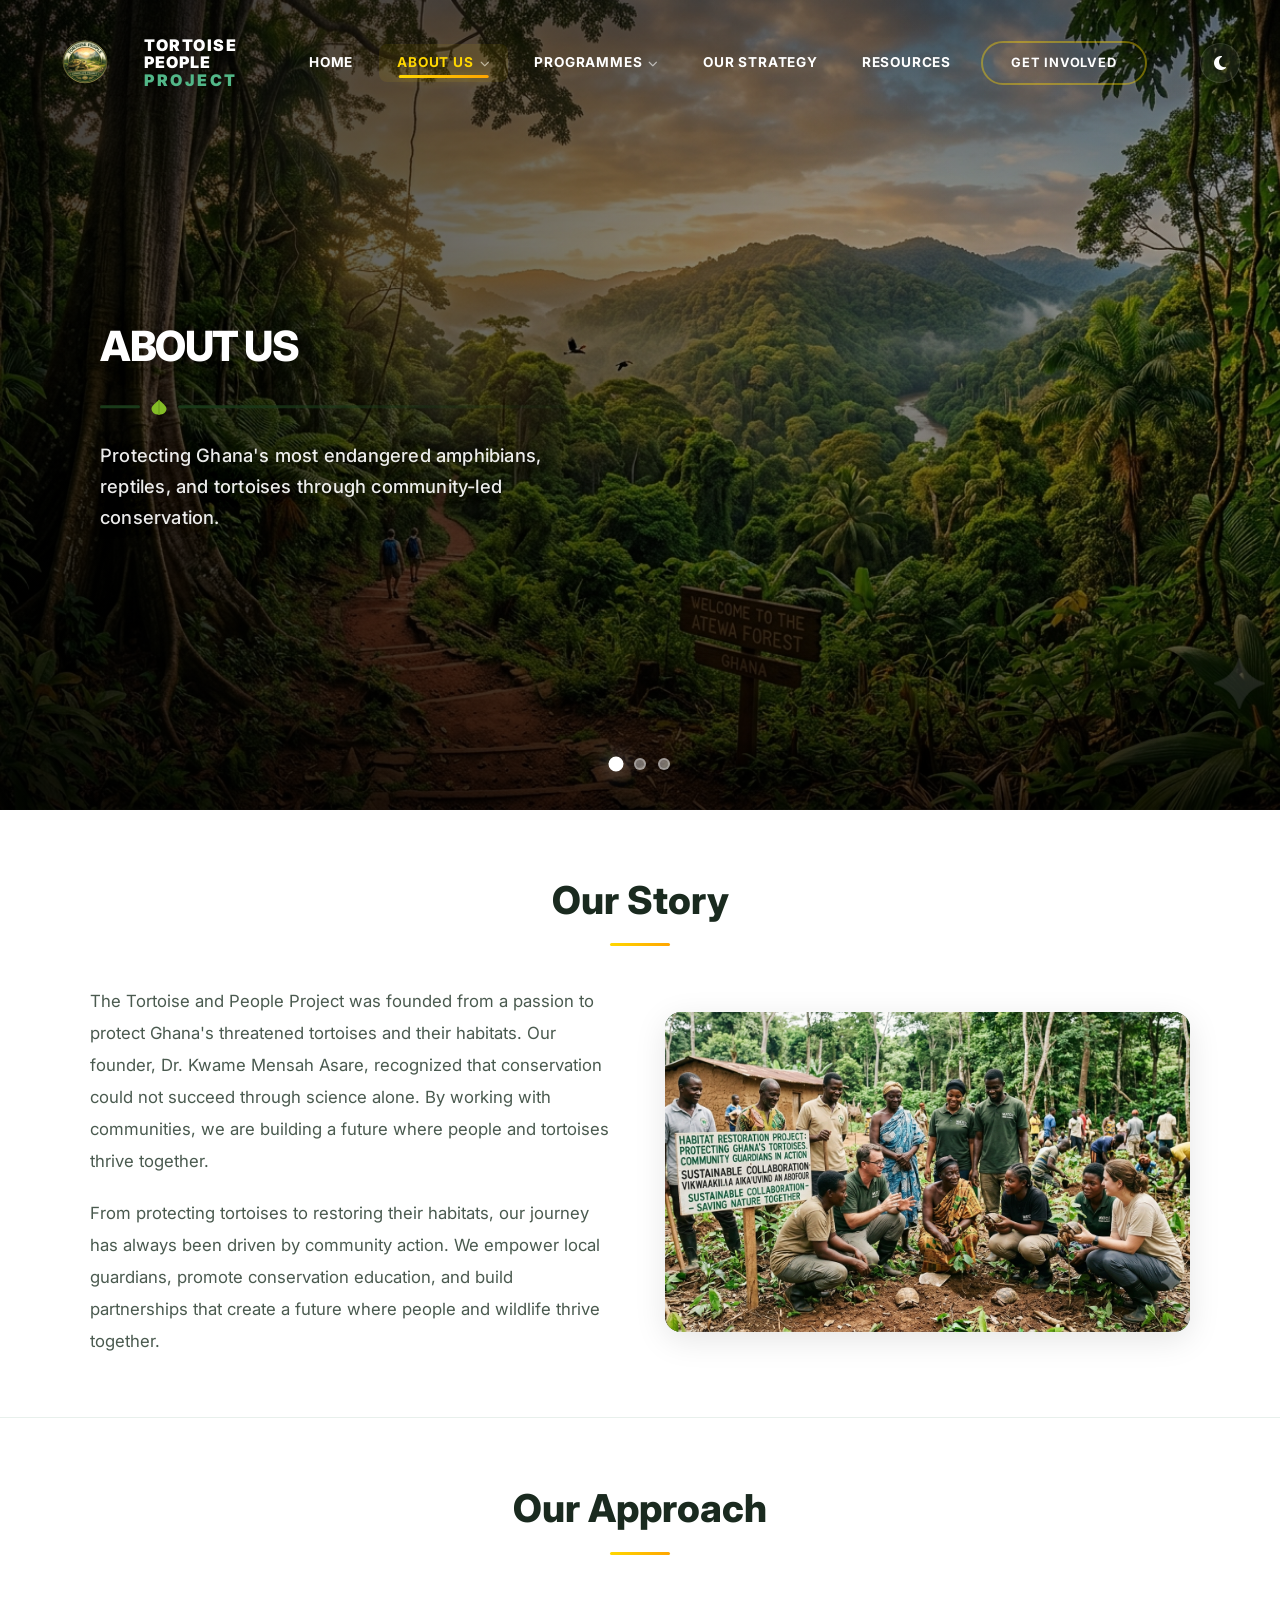
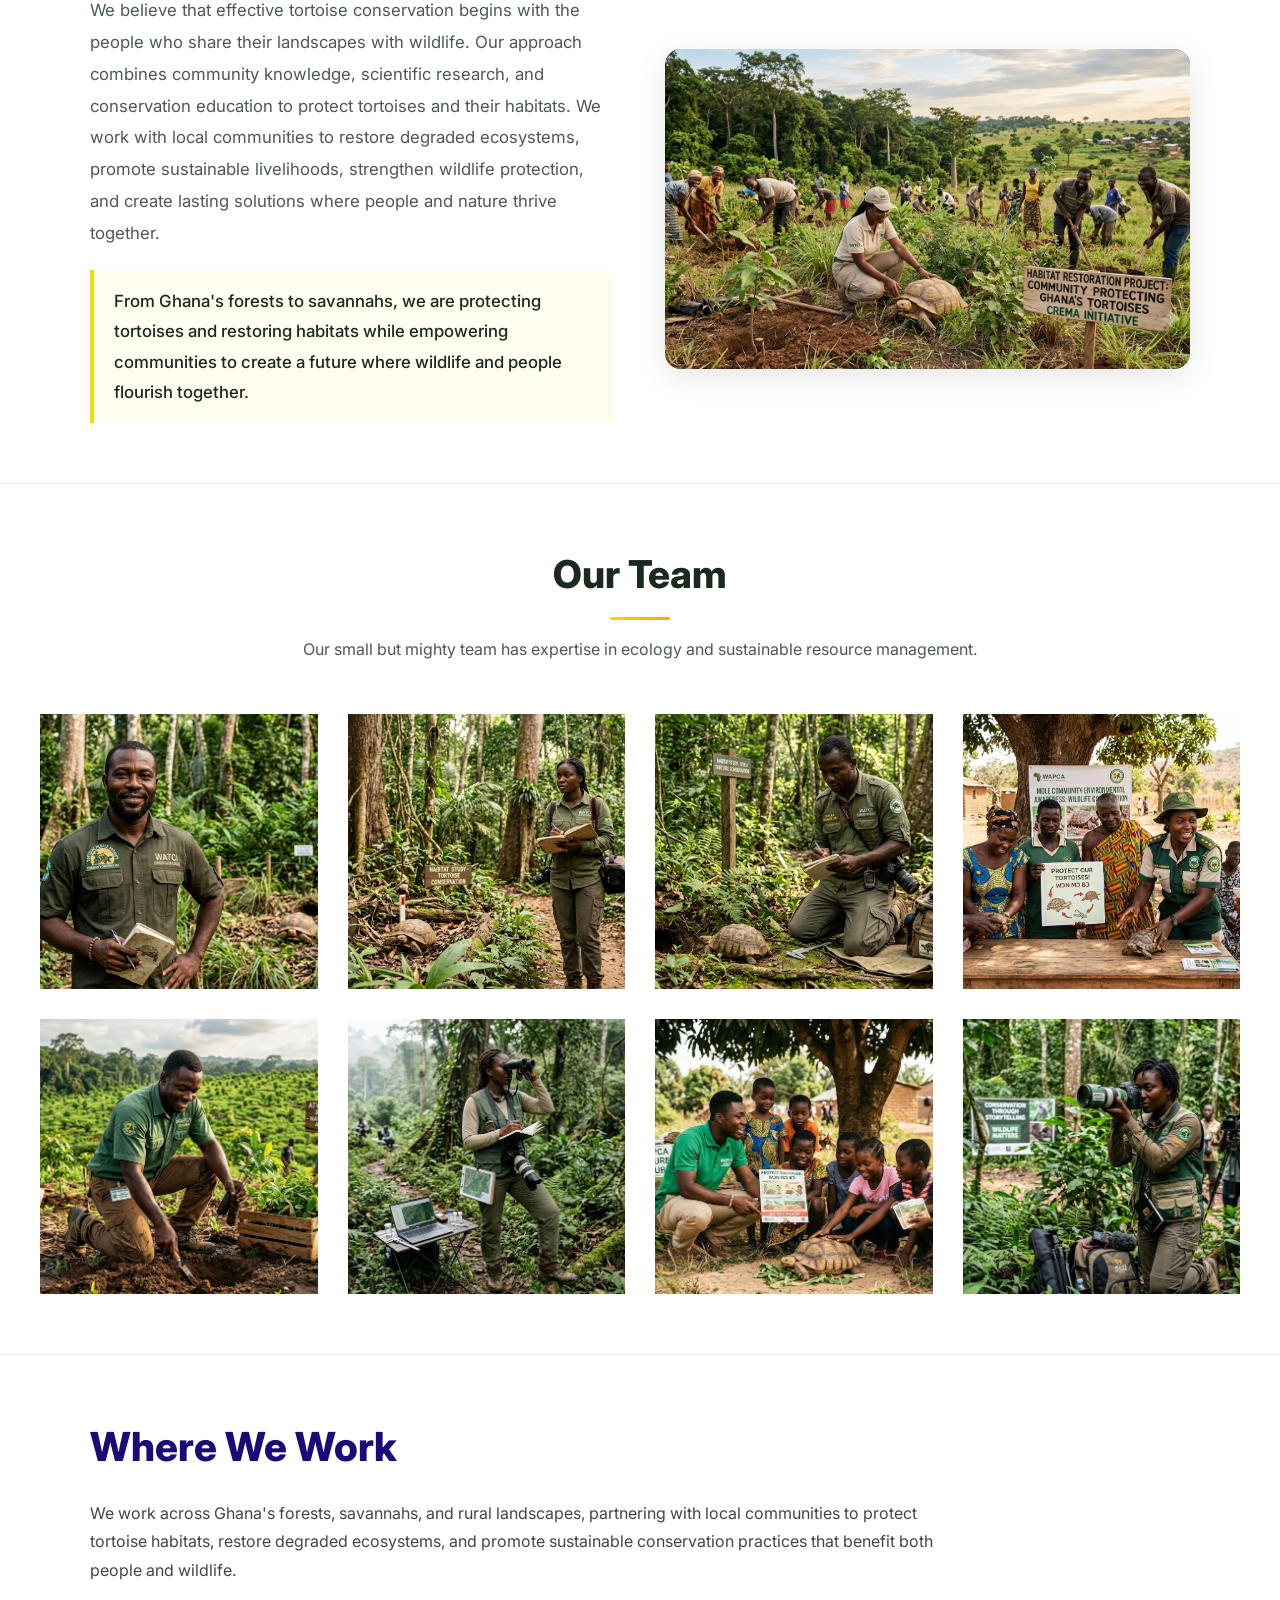
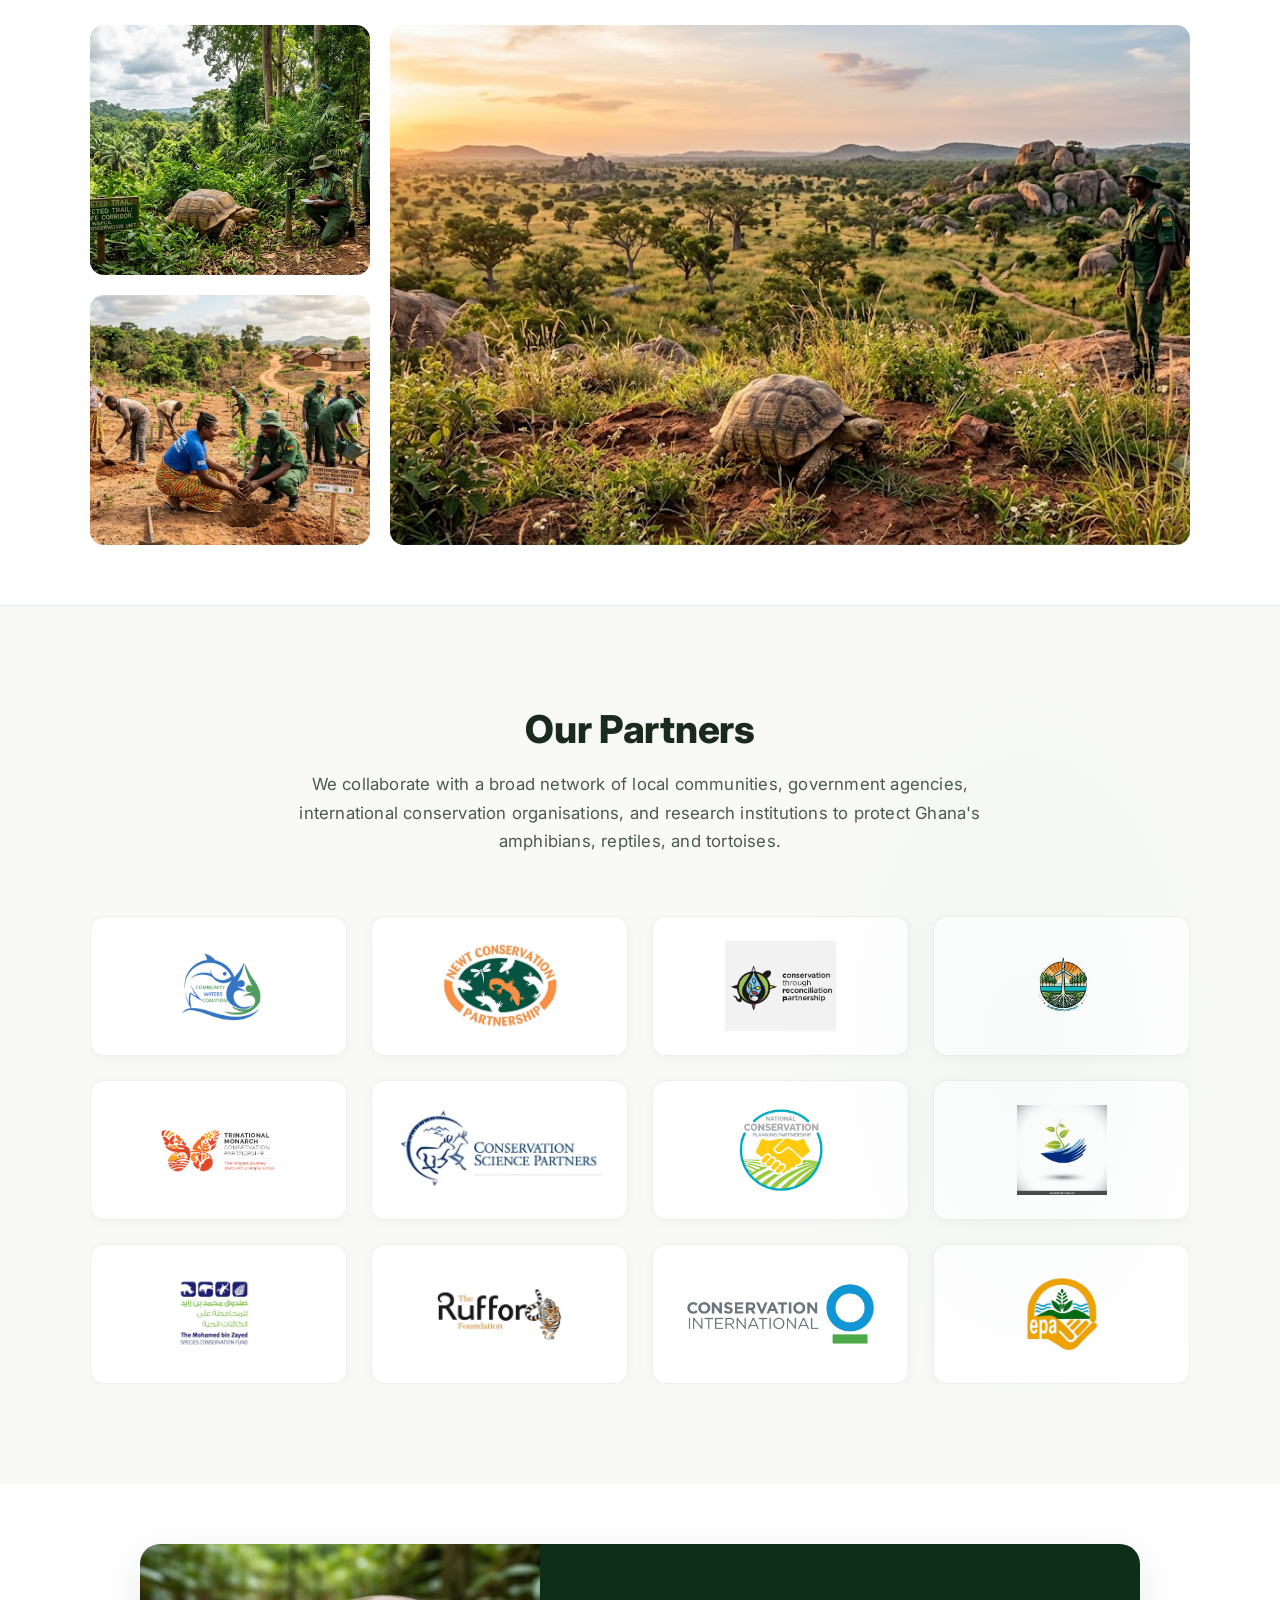
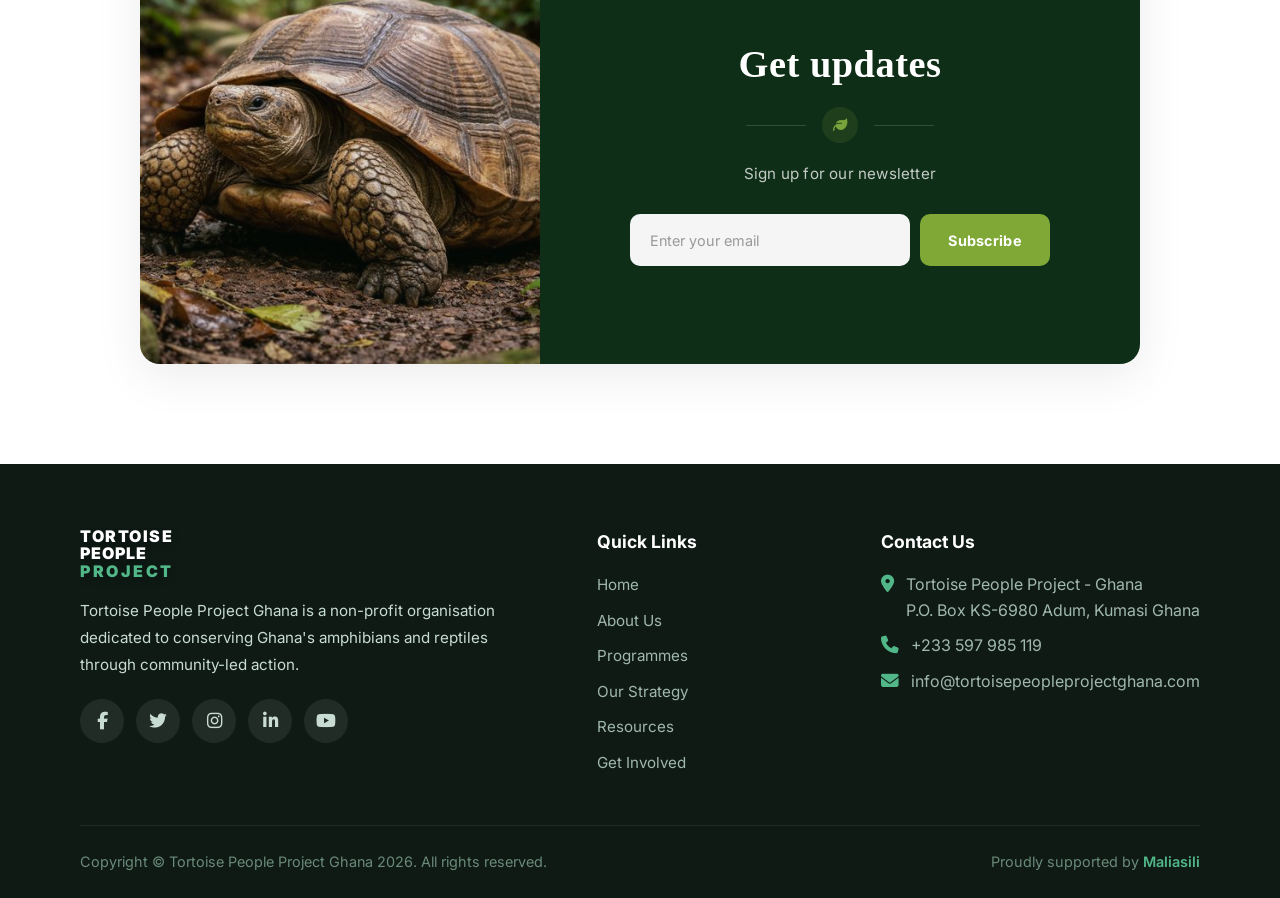
==== commit 5bc4e93a: "Add config.js script to about.html" ====
--- a/about.html
+++ b/about.html
@@ -673,10 +673,11 @@
     </div>
 
     <!-- JavaScript -->
+     <script src="js/config.js"></script>
     <script src="js/main.js"></script>
     <script src="js/public-common.js"></script>
     <script src="js/public-sections.js"></script>
     <script src="js/hero-about.js"></script>
     <script src="js/public-seo.js"></script>
 </body>
-</html>+</html>
